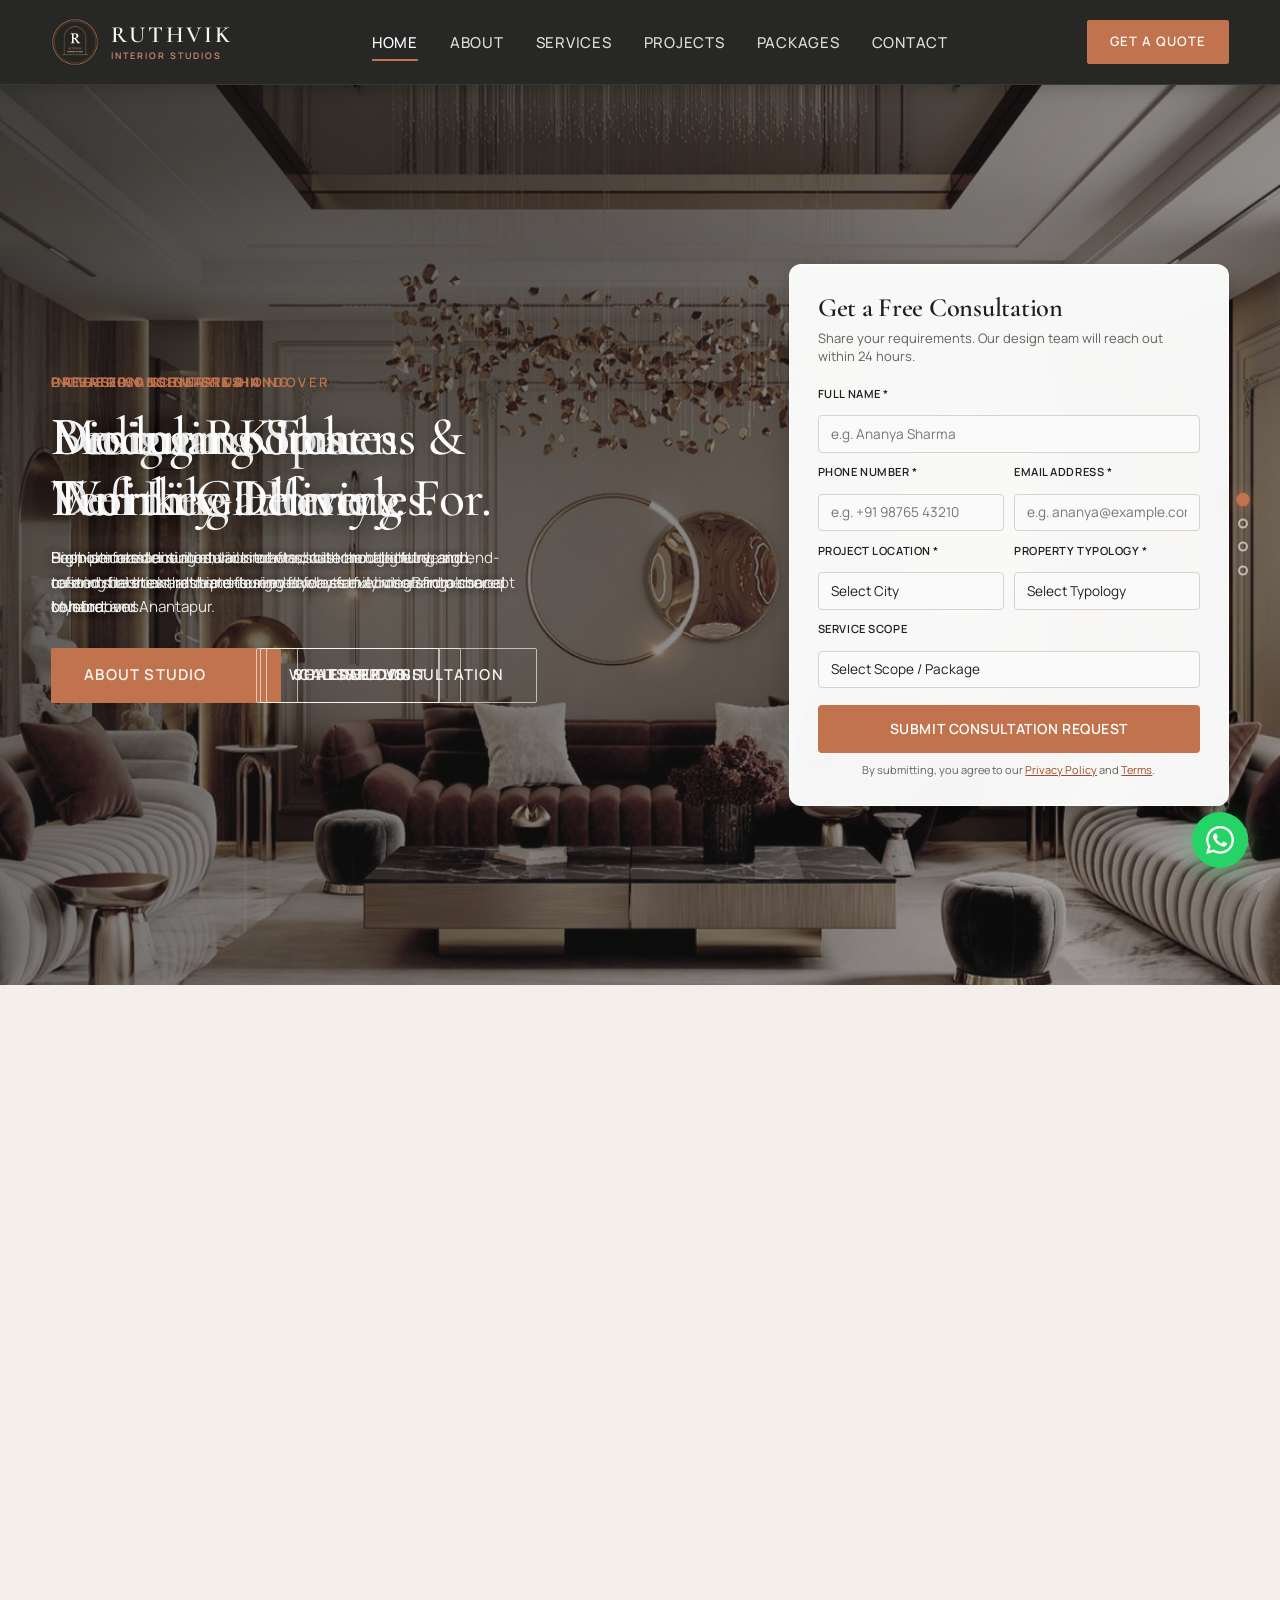
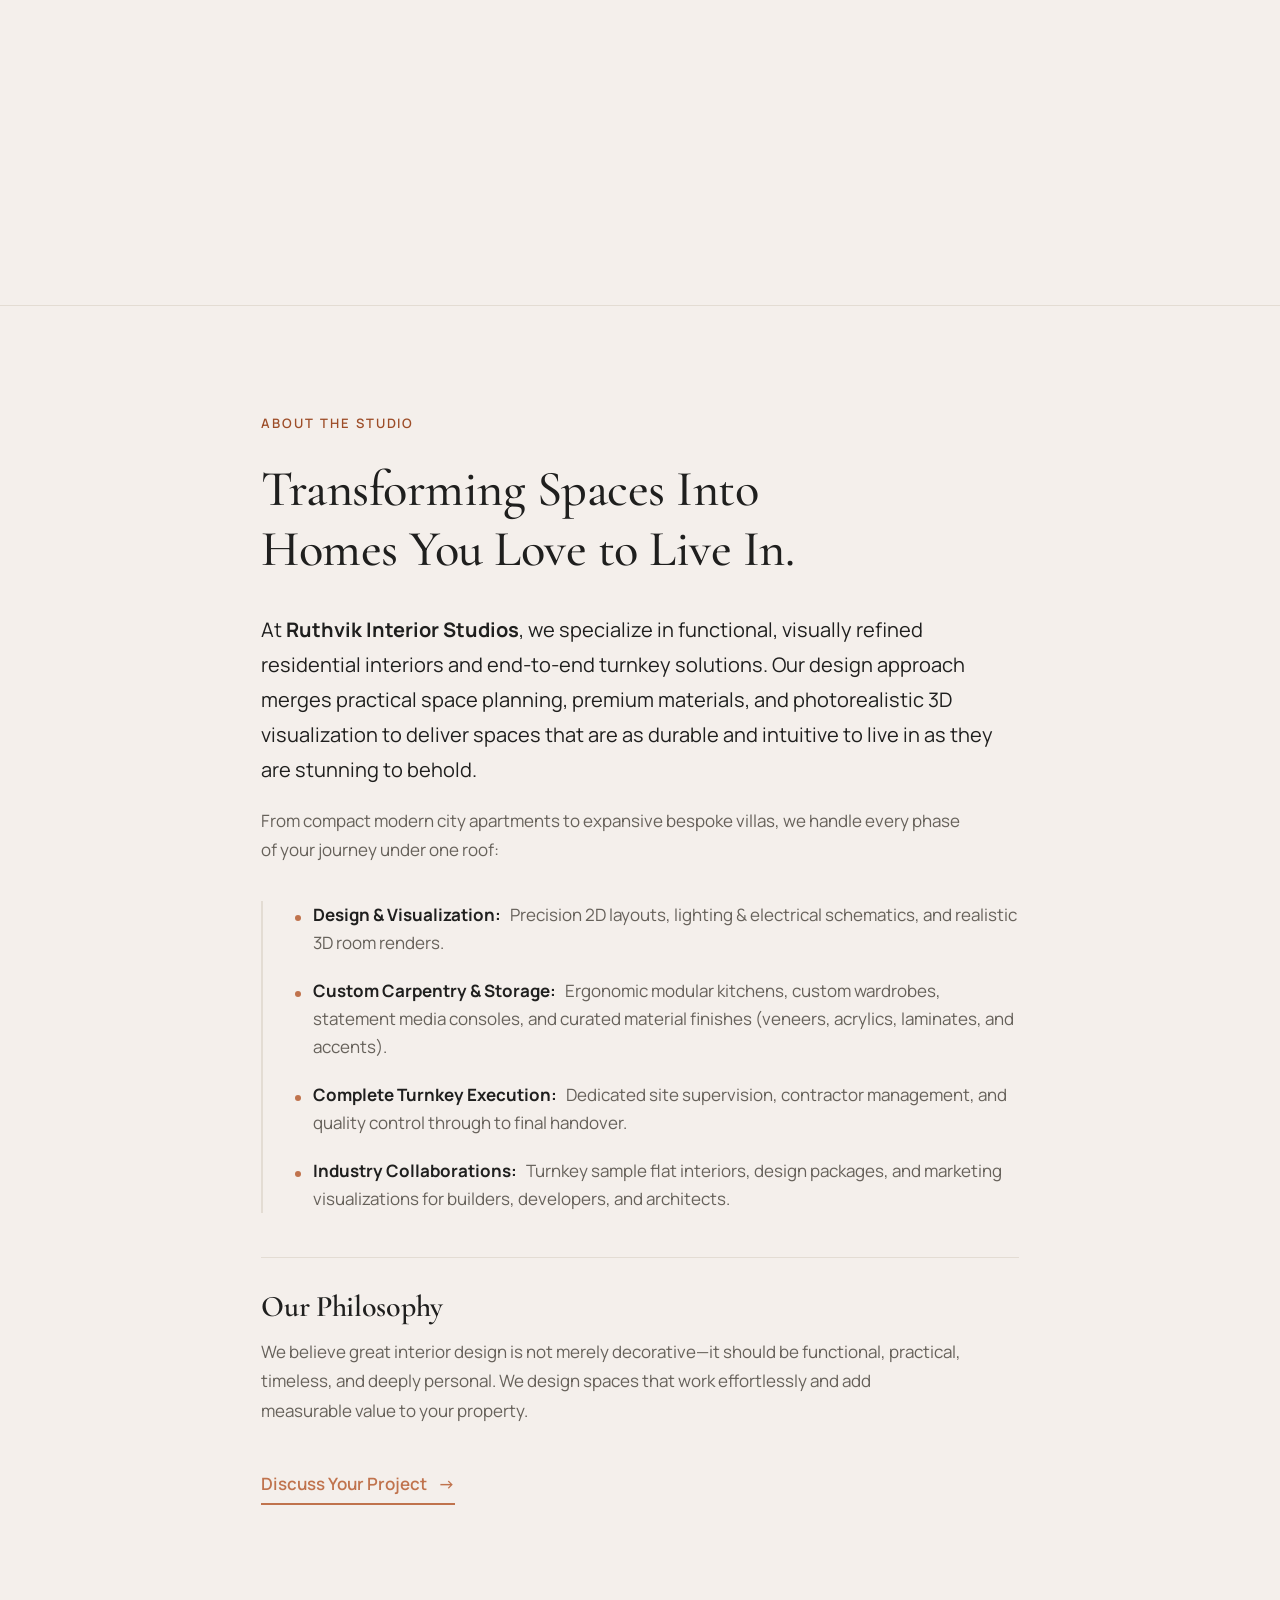
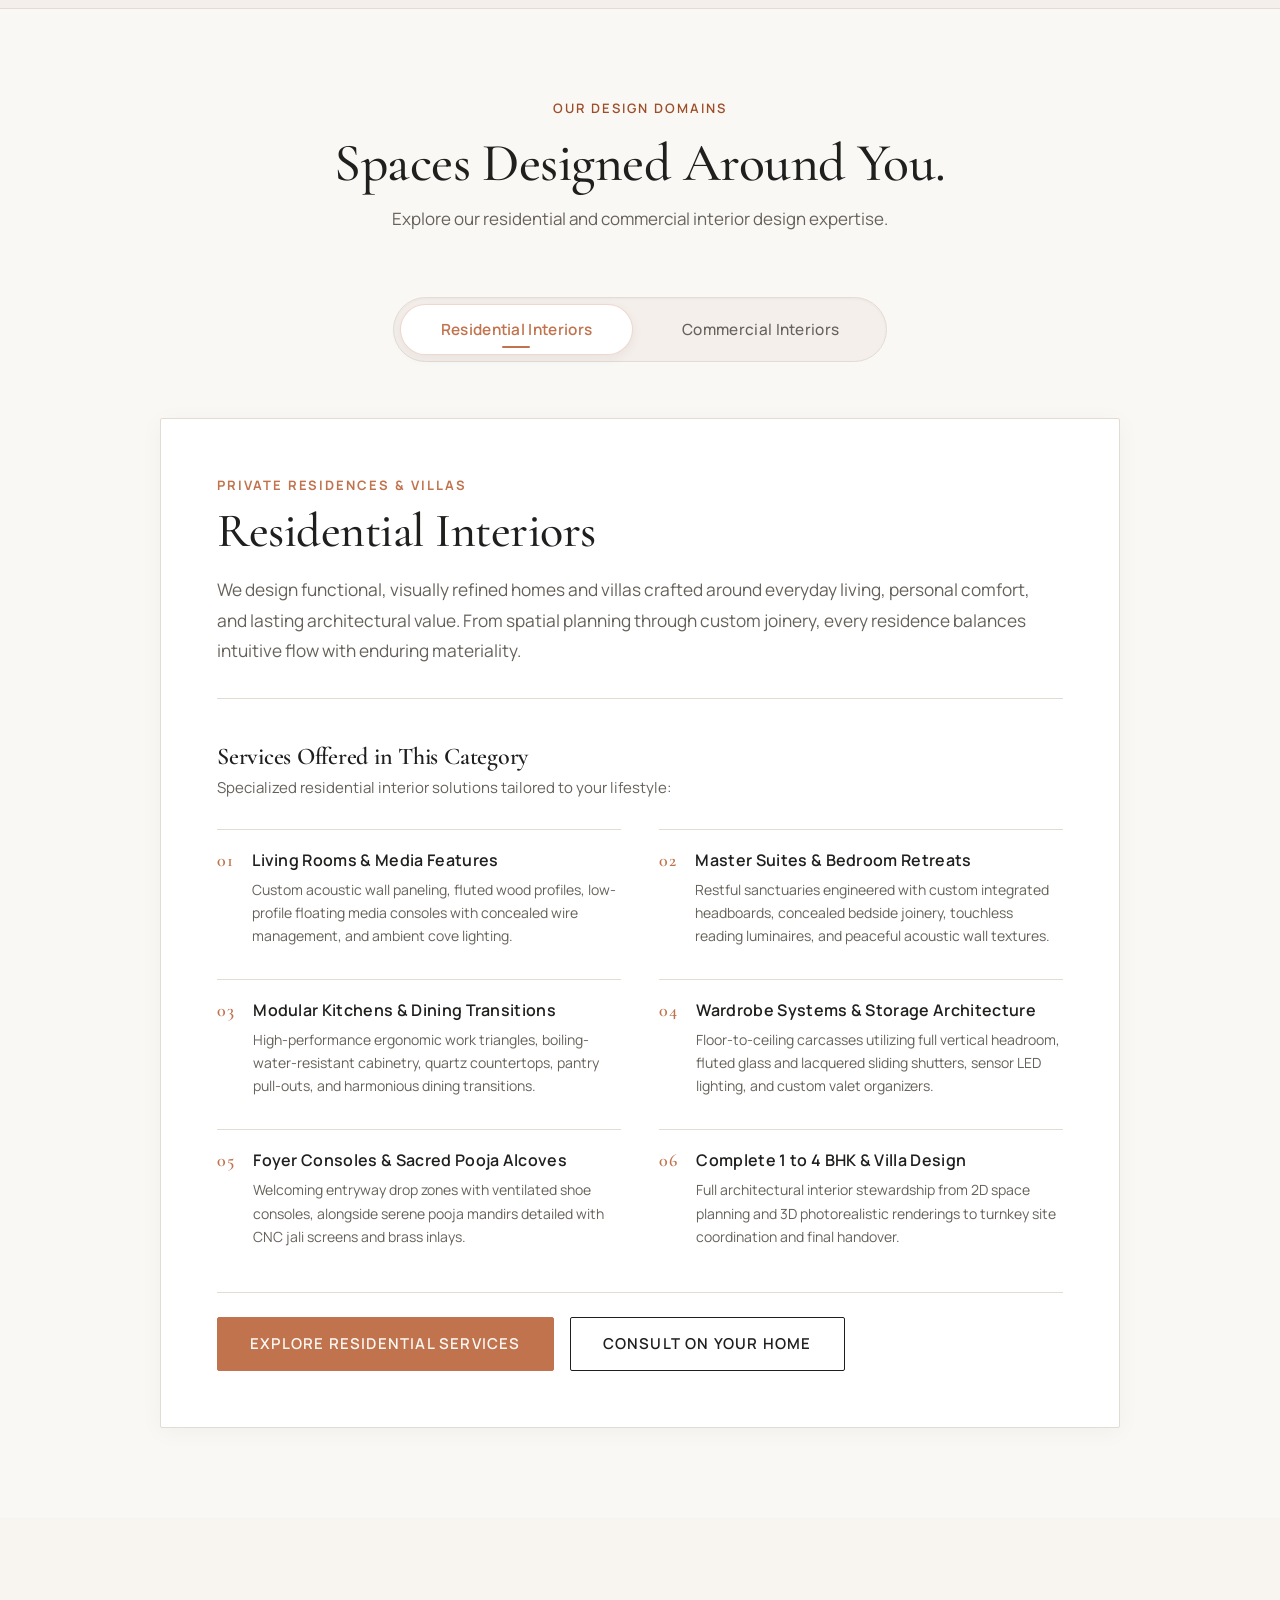
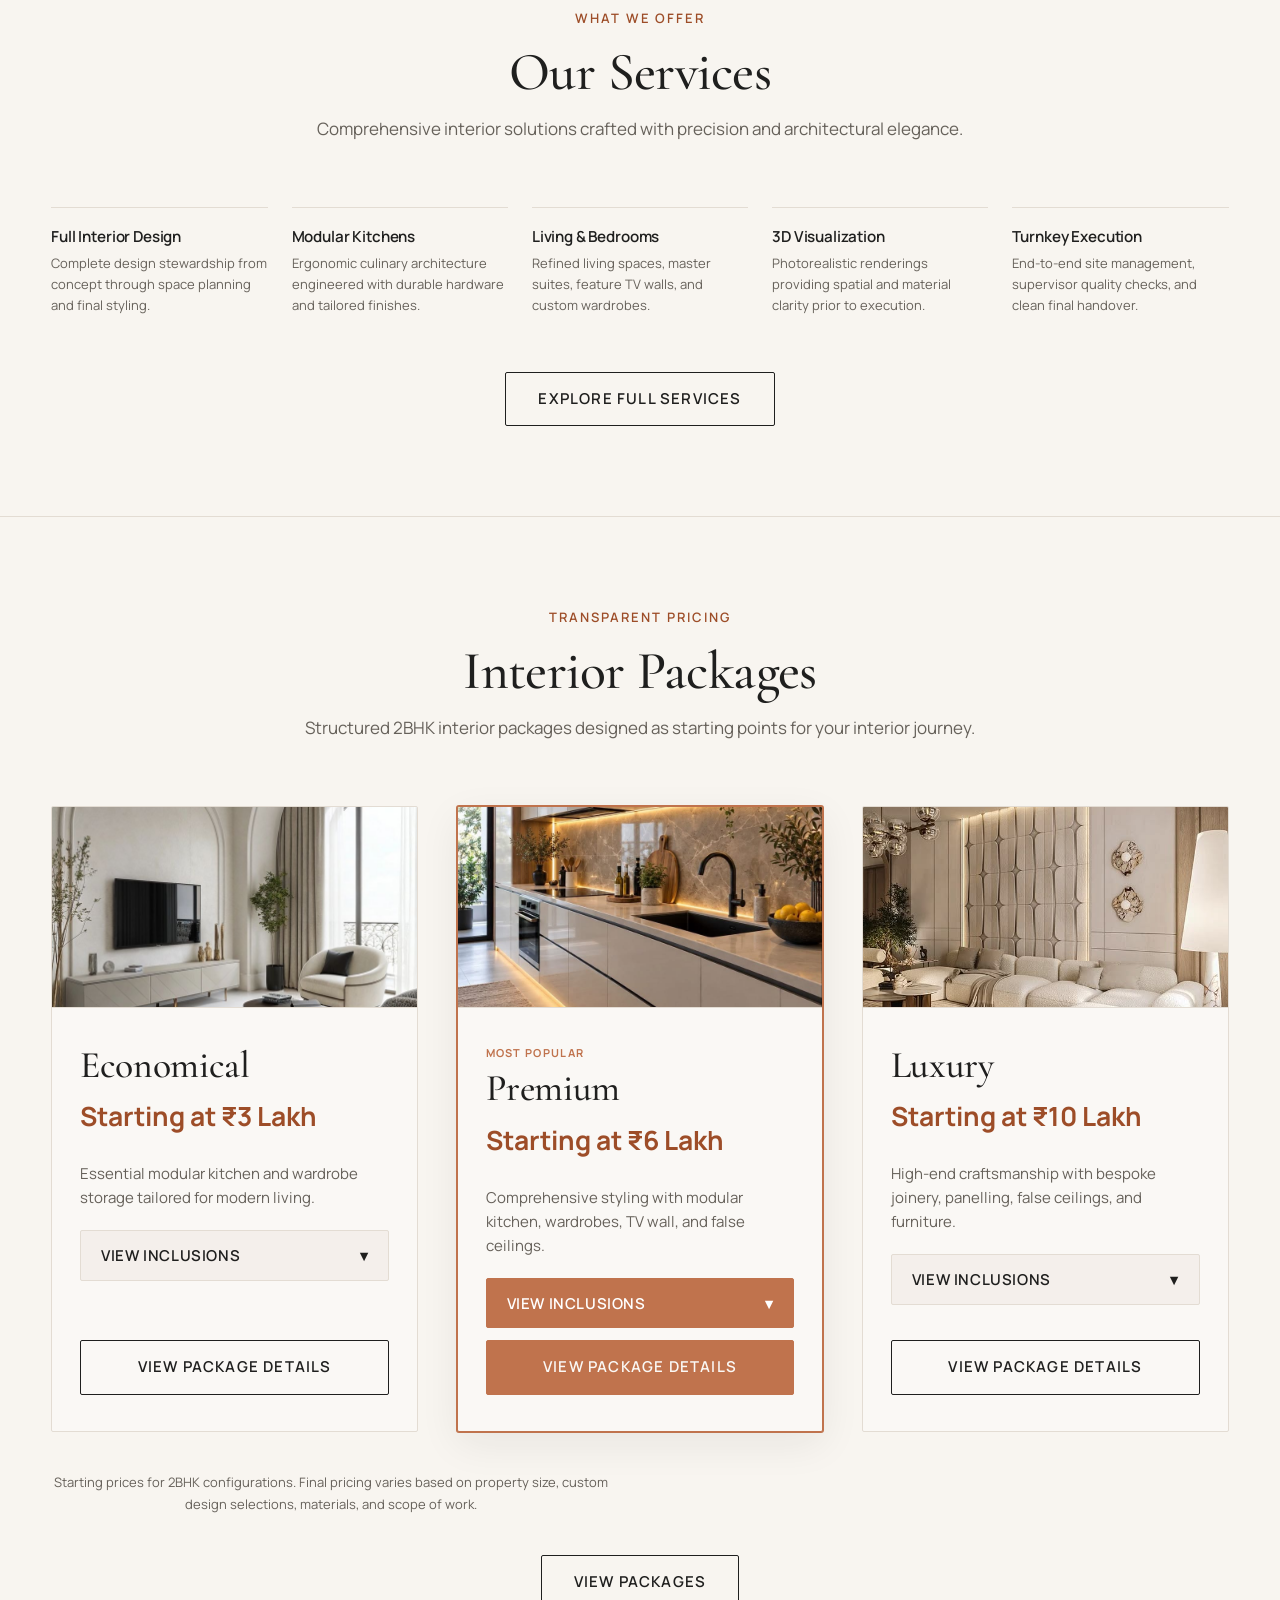
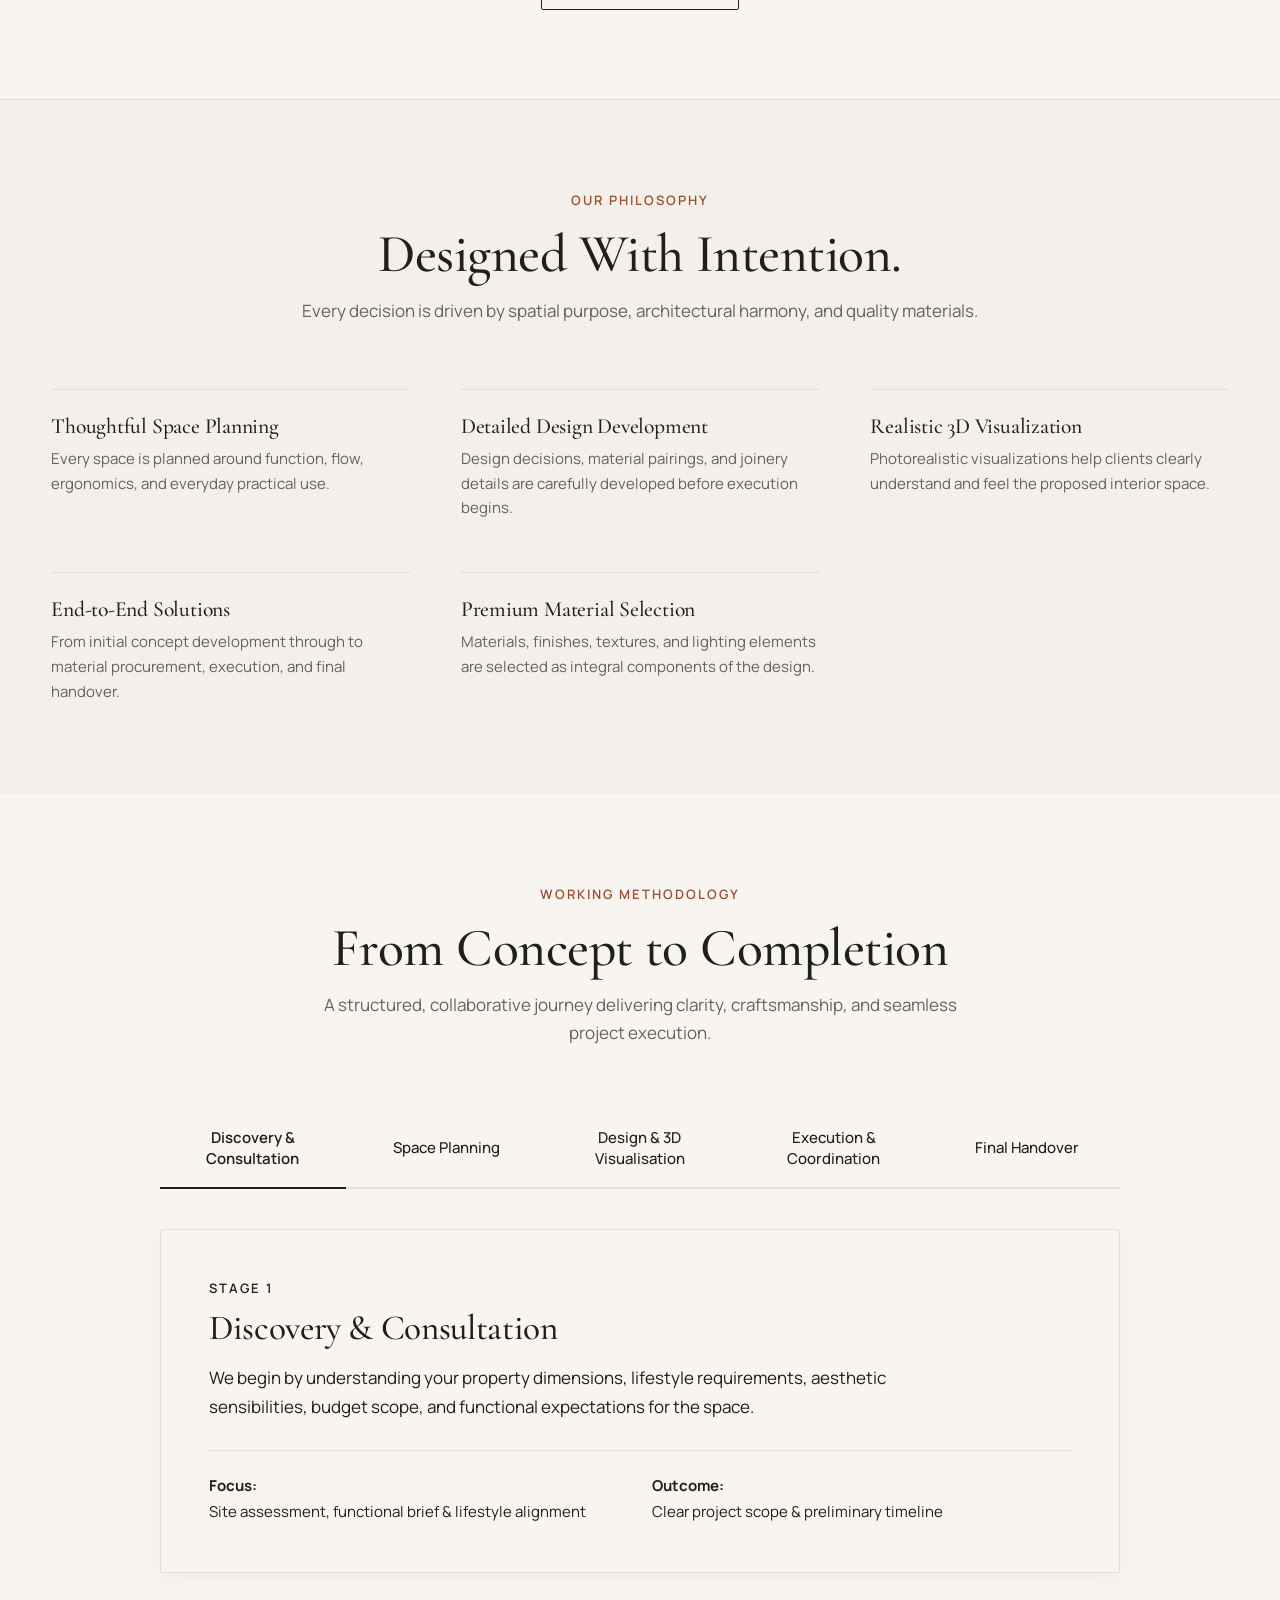
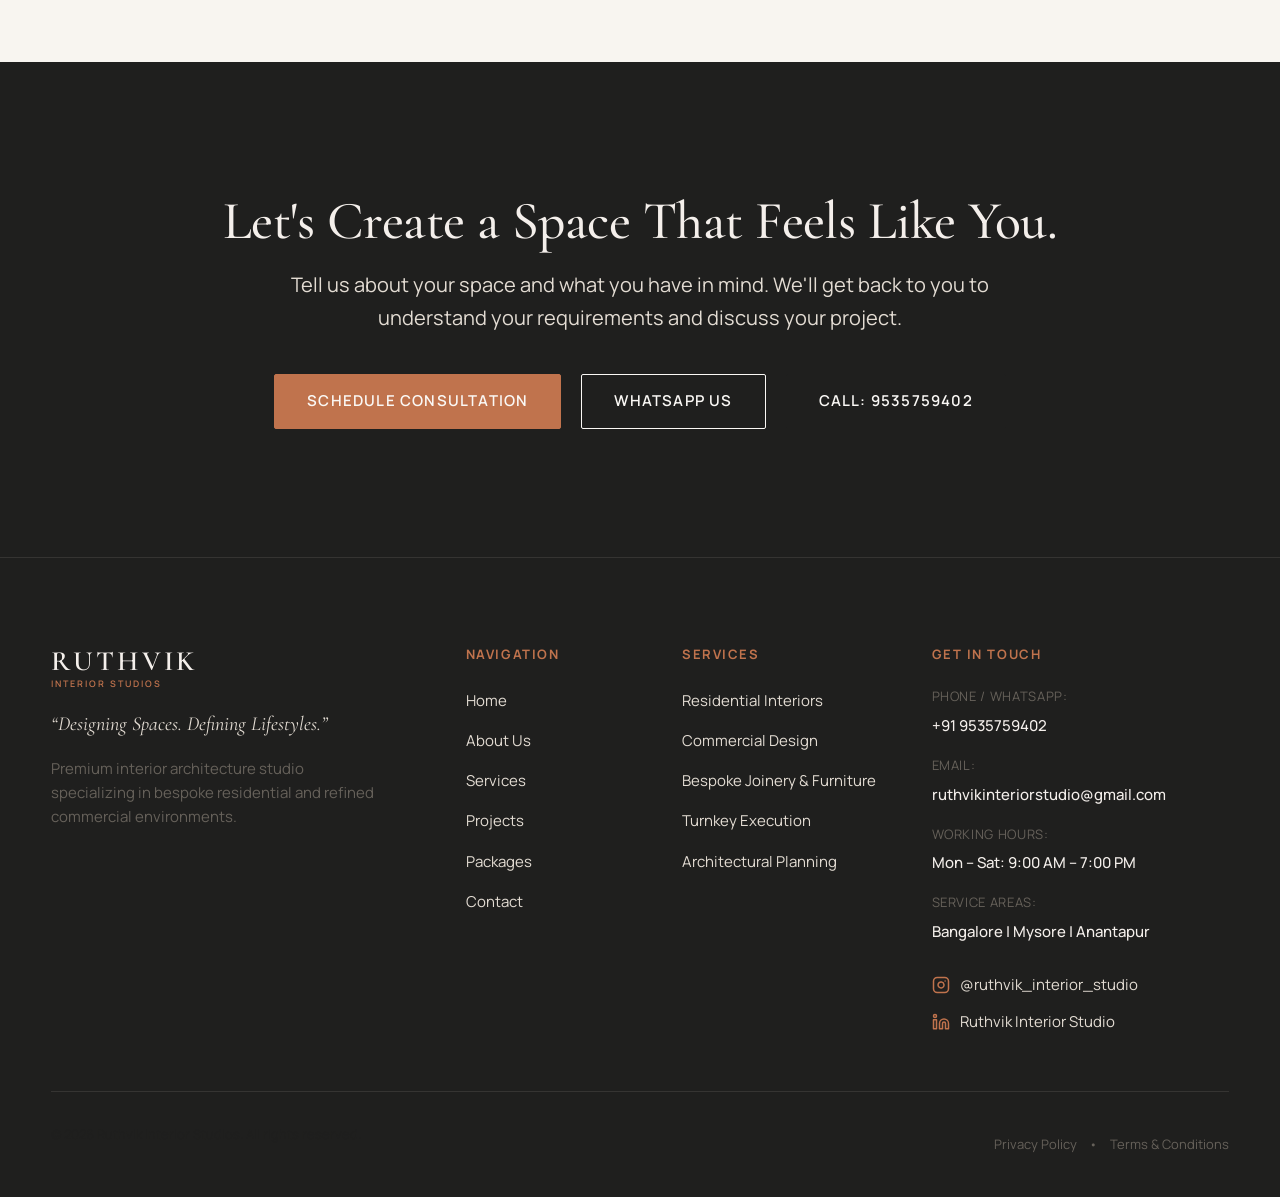
==== ruthvik_interior/index.html @ dff084e3 "Add files via upload" ====
<!DOCTYPE html>
<html lang="en">
<head>
    <meta charset="UTF-8">
    <meta name="viewport" content="width=device-width, initial-scale=1.0">
    <title>Ruthvik Interior Studios | Designing Spaces. Defining Lifestyles.</title>
    <meta name="description" content="Ruthvik Interior Studios creates refined residential and commercial interiors with thoughtful design, space planning, 3D visualization and end-to-end interior solutions in Bangalore, Mysore, and Anantapur.">
    
    <!-- Open Graph Metadata -->
    <meta property="og:title" content="Ruthvik Interior Studios | Interior Design Studio">
    <meta property="og:description" content="Designing Spaces. Defining Lifestyles. Premium residential and commercial interior design studio in Bangalore, Mysore, and Anantapur.">
    <meta property="og:type" content="website">

    <!-- Google Fonts Preconnect & Font Loading -->
    <link rel="preconnect" href="https://fonts.googleapis.com">
    <link rel="preconnect" href="https://fonts.gstatic.com" crossorigin>
    <link href="https://fonts.googleapis.com/css2?family=Cormorant+Garamond:ital,wght@0,400;0,500;0,600;0,700;1,400;1,600&family=Manrope:wght@400;500;600;700&display=swap" rel="stylesheet">

    <!-- Preload hero background images -->
    <link rel="preload" as="image" href="assets/new_images/mainpage_background_option.jpeg">

    <!-- Stylesheets -->
    <link rel="stylesheet" href="css/global.css">
    <link rel="stylesheet" href="css/components.css">
    <link rel="stylesheet" href="css/responsive.css">
</head>
<body>
    <!-- Accessibility Skip Link -->
    <a href="#main-content" class="skip-link">Skip to main content</a>

    <!-- Header Navigation -->
    <header class="site-header" id="site-header">
        <div class="container header-container">
            <a href="index.html" class="brand-logo" aria-label="Ruthvik Interior Studios Home">
                <img src="assets/logo/logo_ruthvik.jpeg" alt="Ruthvik Interior Studios" class="brand-logo-img" width="52" height="52">
                <span class="brand-text">
                    <span class="brand-name">RUTHVIK</span>
                    <span class="brand-tagline">INTERIOR STUDIOS</span>
                </span>
            </a>

            <!-- Desktop Navigation -->
            <nav class="desktop-nav" aria-label="Main Navigation">
                <ul class="nav-list">
                    <li><a href="index.html" class="nav-link active" aria-current="page">Home</a></li>
                    <li><a href="about.html" class="nav-link">About</a></li>
                    <li><a href="services.html" class="nav-link">Services</a></li>
                    <li><a href="projects.html" class="nav-link">Projects</a></li>
                    <li><a href="packages.html" class="nav-link">Packages</a></li>
                    <li><a href="contact.html" class="nav-link">Contact</a></li>
                </ul>
            </nav>

            <div class="header-actions">
                <a href="https://wa.me/919535759402?text=Hi%20Ruthvik%20Interior%20Studios%2C%20I%20would%20like%20to%20get%20a%20quote%20for%20my%20project." class="btn btn-primary btn-sm header-cta" target="_blank" rel="noopener noreferrer">Get a Quote</a>
                <button class="mobile-nav-toggle" id="mobile-nav-toggle" aria-expanded="false" aria-controls="mobile-nav-drawer" aria-label="Toggle navigation menu">
                    <span class="hamburger-line"></span>
                    <span class="hamburger-line"></span>
                    <span class="hamburger-line"></span>
                </button>
            </div>
        </div>

        <!-- Mobile Navigation Drawer -->
        <div class="mobile-nav-drawer" id="mobile-nav-drawer" aria-hidden="true">
            <div class="mobile-drawer-overlay" id="mobile-drawer-overlay"></div>
            <div class="mobile-drawer-content">
                <div class="mobile-drawer-header">
                    <a href="index.html" class="brand-logo" aria-label="Ruthvik Interior Studios Home">
                        <img src="assets/logo/logo_ruthvik.jpeg" alt="Ruthvik Interior Studios" class="brand-logo-img" width="44" height="44">
                        <span class="brand-text">
                            <span class="brand-name">RUTHVIK</span>
                            <span class="brand-tagline">INTERIOR STUDIOS</span>
                        </span>
                    </a>
                    <button class="mobile-drawer-close" id="mobile-drawer-close" aria-label="Close menu">
                        <svg width="24" height="24" viewBox="0 0 24 24" fill="none" stroke="currentColor" stroke-width="2" stroke-linecap="round" stroke-linejoin="round"><line x1="18" y1="6" x2="6" y2="18"></line><line x1="6" y1="6" x2="18" y2="18"></line></svg>
                    </button>
                </div>
                <nav class="mobile-nav" aria-label="Mobile Navigation">
                    <ul class="mobile-nav-list">
                        <li><a href="index.html" class="mobile-nav-link active" aria-current="page">Home</a></li>
                        <li><a href="about.html" class="mobile-nav-link">About</a></li>
                        <li><a href="services.html" class="mobile-nav-link">Services</a></li>
                        <li><a href="projects.html" class="mobile-nav-link">Projects</a></li>
                        <li><a href="packages.html" class="mobile-nav-link">Packages</a></li>
                        <li><a href="contact.html" class="mobile-nav-link">Contact</a></li>
                    </ul>
                </nav>
                <div class="mobile-drawer-actions">
                    <a href="https://wa.me/919535759402?text=Hi%20Ruthvik%20Interior%20Studios%2C%20I%20would%20like%20to%20get%20a%20quote%20for%20my%20project." class="btn btn-primary btn-full" target="_blank" rel="noopener noreferrer">Get a Quote</a>
                    <a href="tel:+919535759402" class="btn btn-outline btn-full">Call Us: 9535759402</a>
                </div>
            </div>
        </div>
    </header>

    <!-- Main Content Area -->
    <main id="main-content">

        <!-- 1. IMMERSIVE HERO — Scroll-Driven Background Sequence with Enquiry Form -->
        <section class="hero-scroll-sequence" id="hero-scroll-sequence" aria-label="Hero Introduction">
            <!-- Sticky Viewport pins while visitor scrolls the hero section -->
            <div class="hero-sticky-viewport">
                <!-- Background Images (4 Diverse Room Typologies) -->
                <div class="hero-bg-layer hero-bg-layer--1 hero-bg-active" aria-hidden="false">
                    <img src="assets/new_images/mainpage_background_option.jpeg" alt="Luxury Grand Living Room with velvet seating and brass chandelier" loading="eager" width="1200" height="800">
                </div>
                <div class="hero-bg-layer hero-bg-layer--2" aria-hidden="true">
                    <img src="assets/new_images/bed_room_1.jpeg" alt="Master Bedroom Suite with arched wall moldings and velvet headboard" loading="eager" width="1200" height="800">
                </div>
                <div class="hero-bg-layer hero-bg-layer--3" aria-hidden="true">
                    <img src="assets/new_images/dining_area_2.jpeg" alt="Grand Formal Dining Room with crystal raindrop chandelier" loading="eager" width="1200" height="800">
                </div>
                <div class="hero-bg-layer hero-bg-layer--4" aria-hidden="true">
                    <img src="assets/new_images/package_mid.jpeg" alt="Contemporary Modular Kitchen with integrated LED lighting and marble backsplash" loading="eager" width="1200" height="800">
                </div>
                <div class="hero-overlay" aria-hidden="true"></div>

                <!-- Sticky Foreground Content & Form Grid -->
                <div class="hero-sticky-wrap">
                    <div class="container hero-fg-grid">
                        <!-- Left: Synchronized Headlines that transition with scroll -->
                        <div class="hero-fg-content">
                            <!-- State 1: Living Architecture -->
                            <div class="hero-fg-slide hero-fg-slide--active" data-slide="0" aria-hidden="false">
                                <span class="eyebrow hero-eyebrow">INTERIOR DESIGN STUDIO</span>
                                <h1 class="hero-fg-title">Designing Spaces.<br>Defining Lifestyles.</h1>
                                <p class="hero-fg-desc">Premium residential interiors crafted with thoughtful design, refined materials, and end-to-end execution across Bangalore, Mysore, and Anantapur.</p>
                                <div class="hero-fg-actions">
                                    <a href="projects.html" class="btn btn-primary">Explore Projects</a>
                                    <a href="#hero-enquiry-form" class="btn btn-outline hero-outline-btn">Free Consultation</a>
                                </div>
                            </div>

                            <!-- State 2: Private Sanctuaries -->
                            <div class="hero-fg-slide" data-slide="1" aria-hidden="true">
                                <span class="eyebrow hero-eyebrow">PRIVATE SANCTUARIES</span>
                                <h1 class="hero-fg-title">Bedrooms That<br>Feel Like Home.</h1>
                                <p class="hero-fg-desc">Bespoke master suites, tailored wardrobe architecture, and calming bedroom retreats designed for restful living and personal comfort.</p>
                                <div class="hero-fg-actions">
                                    <a href="services.html" class="btn btn-primary">View Services</a>
                                    <a href="contact.html" class="btn btn-outline hero-outline-btn">Schedule Visit</a>
                                </div>
                            </div>

                            <!-- State 3: Entertaining & Dining -->
                            <div class="hero-fg-slide" data-slide="2" aria-hidden="true">
                                <span class="eyebrow hero-eyebrow">GATHERING & ENTERTAINING</span>
                                <h1 class="hero-fg-title">Dining Rooms<br>Worth Gathering For.</h1>
                                <p class="hero-fg-desc">Sophisticated dining environments, statement lighting, and custom finishes that transform everyday family meals into shared celebrations.</p>
                                <div class="hero-fg-actions">
                                    <a href="packages.html" class="btn btn-primary">View Packages</a>
                                    <a href="tel:+919535759402" class="btn btn-outline hero-outline-btn">Call Studio</a>
                                </div>
                            </div>

                            <!-- State 4: Modular Kitchen & Craftsmanship -->
                            <div class="hero-fg-slide" data-slide="3" aria-hidden="true">
                                <span class="eyebrow hero-eyebrow">PRECISION JOINERY & HANDOVER</span>
                                <h1 class="hero-fg-title">Modular Kitchens &<br>Turnkey Delivery.</h1>
                                <p class="hero-fg-desc">High-performance modular kitchens, custom cabinetry, and end-to-end site stewardship ensuring flawless execution from concept to handover.</p>
                                <div class="hero-fg-actions">
                                    <a href="about.html" class="btn btn-primary">About Studio</a>
                                    <a href="https://wa.me/919535759402?text=Hi%20Ruthvik%20Interior%20Studios%2C%20I%20would%20like%20to%20discuss%20a%20project." class="btn btn-outline hero-outline-btn" target="_blank" rel="noopener noreferrer">WhatsApp Us</a>
                                </div>
                            </div>
                        </div>

                        <!-- Right: Refined Enquiry Form (Livspace Inspired: Balanced, Legible, High Conversion) -->
                        <div class="hero-form-panel" id="hero-enquiry-form">
                            <div class="hero-form-card">
                                <div class="hero-form-header">
                                    <h2>Get a Free Consultation</h2>
                                    <p>Share your requirements. Our design team will reach out within 24 hours.</p>
                                </div>
                                <form id="contact-form" class="studio-form" novalidate>
                                    <div class="form-field">
                                        <label for="client-name" class="form-label">Full Name *</label>
                                        <input type="text" id="client-name" name="name" class="form-input" placeholder="e.g. Ananya Sharma" required>
                                    </div>
                                    <div class="hero-form-row">
                                        <div class="form-field">
                                            <label for="client-phone" class="form-label">Phone Number *</label>
                                            <input type="tel" id="client-phone" name="phone" class="form-input" placeholder="e.g. +91 98765 43210" required>
                                        </div>
                                        <div class="form-field">
                                            <label for="client-email" class="form-label">Email Address *</label>
                                            <input type="email" id="client-email" name="email" class="form-input" placeholder="e.g. ananya@example.com" required>
                                        </div>
                                    </div>
                                    <div class="hero-form-row">
                                        <div class="form-field">
                                            <label for="project-location" class="form-label">Project Location *</label>
                                            <select id="project-location" name="location" class="form-select" required>
                                                <option value="" disabled selected>Select City</option>
                                                <option value="Bangalore">Bangalore</option>
                                                <option value="Mysore">Mysore</option>
                                                <option value="Anantapur">Anantapur</option>
                                                <option value="Other">Other Region</option>
                                            </select>
                                        </div>
                                        <div class="form-field">
                                            <label for="property-type" class="form-label">Property Typology *</label>
                                            <select id="property-type" name="property_type" class="form-select" required>
                                                <option value="" disabled selected>Select Typology</option>
                                                <option value="2 BHK Apartment">2 BHK Apartment</option>
                                                <option value="3 BHK Apartment">3 BHK Apartment</option>
                                                <option value="4+ BHK / Villa">4+ BHK / Villa</option>
                                                <option value="Penthouse">Penthouse</option>
                                                <option value="Commercial / Office">Commercial / Corporate Office</option>
                                                <option value="Full Renovation">Comprehensive Renovation</option>
                                            </select>
                                        </div>
                                    </div>
                                    <div class="form-field">
                                        <label for="package-interest" class="form-label">Service Scope</label>
                                        <select id="package-interest" name="package" class="form-select">
                                            <option value="" disabled selected>Select Scope / Package</option>
                                            <option value="Bespoke Architectural Interior">Bespoke Architectural Interior</option>
                                            <option value="Essential Foundation Package">Essential Foundation Package (2 BHK from ₹4.8L)</option>
                                            <option value="Premium Living Package">Premium Living Package (3 BHK from ₹7.8L)</option>
                                            <option value="Luxury Bespoke Package">Luxury Bespoke Package (Custom Luxury)</option>
                                            <option value="Modular Kitchen & Wardrobe">Modular Kitchen & Wardrobe Joinery</option>
                                            <option value="Turnkey Execution Only">Turnkey Contracting & Execution</option>
                                        </select>
                                    </div>
                                    <button type="submit" id="submit-btn" class="btn btn-primary btn-full">Submit Consultation Request</button>
                                    <div id="form-feedback" class="form-feedback" style="display: none; margin-top: 0.75rem; padding: 0.85rem; border-radius: var(--radius-xs); font-size: var(--font-size-sm); text-align: center;" role="status"></div>
                                    <p class="hero-form-legal">By submitting, you agree to our <a href="privacy-policy.html">Privacy Policy</a> and <a href="terms.html">Terms</a>.</p>
                                </form>
                            </div>
                        </div>
                    </div>
                </div>

                <!-- Scroll Progress Indicator Dots -->
                <div class="hero-scroll-indicator" aria-label="Hero slide indicators">
                    <div class="hero-scroll-dots">
                        <button class="hero-dot hero-dot--active" data-dot="0" aria-label="Living Spaces Slide" aria-current="true"></button>
                        <button class="hero-dot" data-dot="1" aria-label="Master Suites Slide"></button>
                        <button class="hero-dot" data-dot="2" aria-label="Dining Environments Slide"></button>
                        <button class="hero-dot" data-dot="3" aria-label="Modular Kitchen & Turnkey Slide"></button>
                    </div>
                </div>
            </div>
        </section>

        <!-- 2. HOMEPAGE ABOUT EDITORIAL SECTION -->
        <section class="section about-home-editorial-section" id="about" aria-label="About Ruthvik Interior Studios">
            <div class="container container-editorial">
                <span class="eyebrow">ABOUT THE STUDIO</span>
                <h2 class="about-editorial-heading">Transforming Spaces Into Homes You Love to Live In.</h2>
                
                <div class="about-editorial-narrative">
                    <p class="about-lead-paragraph">
                        At <strong>Ruthvik Interior Studios</strong>, we specialize in functional, visually refined residential interiors and end-to-end turnkey solutions. Our design approach merges practical space planning, premium materials, and photorealistic 3D visualization to deliver spaces that are as durable and intuitive to live in as they are stunning to behold.
                    </p>
                    <p class="about-body-paragraph">
                        From compact modern city apartments to expansive bespoke villas, we handle every phase of your journey under one roof:
                    </p>
                </div>

                <div class="about-editorial-services-block">
                    <ul class="about-editorial-highlights">
                        <li class="about-highlight-item">
                            <span class="highlight-bullet" aria-hidden="true"></span>
                            <div class="highlight-content">
                                <strong class="highlight-title">Design &amp; Visualization:</strong>
                                <span class="highlight-desc">Precision 2D layouts, lighting &amp; electrical schematics, and realistic 3D room renders.</span>
                            </div>
                        </li>
                        <li class="about-highlight-item">
                            <span class="highlight-bullet" aria-hidden="true"></span>
                            <div class="highlight-content">
                                <strong class="highlight-title">Custom Carpentry &amp; Storage:</strong>
                                <span class="highlight-desc">Ergonomic modular kitchens, custom wardrobes, statement media consoles, and curated material finishes (veneers, acrylics, laminates, and accents).</span>
                            </div>
                        </li>
                        <li class="about-highlight-item">
                            <span class="highlight-bullet" aria-hidden="true"></span>
                            <div class="highlight-content">
                                <strong class="highlight-title">Complete Turnkey Execution:</strong>
                                <span class="highlight-desc">Dedicated site supervision, contractor management, and quality control through to final handover.</span>
                            </div>
                        </li>
                        <li class="about-highlight-item">
                            <span class="highlight-bullet" aria-hidden="true"></span>
                            <div class="highlight-content">
                                <strong class="highlight-title">Industry Collaborations:</strong>
                                <span class="highlight-desc">Turnkey sample flat interiors, design packages, and marketing visualizations for builders, developers, and architects.</span>
                            </div>
                        </li>
                    </ul>
                </div>

                <div class="about-editorial-philosophy-block">
                    <h3 class="about-philosophy-heading">Our Philosophy</h3>
                    <p class="about-philosophy-copy">
                        We believe great interior design is not merely decorative—it should be functional, practical, timeless, and deeply personal. We design spaces that work effortlessly and add measurable value to your property.
                    </p>
                </div>

                <div class="about-editorial-cta-wrap">
                    <a href="contact.html" class="about-editorial-cta-link" aria-label="Discuss your interior design project with Ruthvik Interior Studios">
                        <span>Discuss Your Project</span>
                        <span class="cta-arrow" aria-hidden="true">&rarr;</span>
                    </a>
                </div>
            </div>
        </section>

        <!-- 3. RESIDENTIAL & COMMERCIAL CATEGORY SELECTOR SECTION -->
        <section class="section bg-warm-white category-split-section" id="design-domains" aria-label="Interior Design Domains">
            <div class="container">
                <div class="section-header center">
                    <span class="eyebrow">Our Design Domains</span>
                    <h2 class="section-title">Spaces Designed Around You.</h2>
                    <p class="section-subtitle">Explore our residential and commercial interior design expertise.</p>
                </div>

                <div class="category-tabs-wrapper" id="category-tabs">
                    <!-- Minimal Editorial Category Tabs -->
                    <div class="category-tabs-nav" role="tablist" aria-label="Interior Design Domains">
                        <button type="button" 
                                class="category-tab-btn active" 
                                role="tab" 
                                id="tab-residential" 
                                aria-selected="true" 
                                aria-controls="panel-residential" 
                                tabindex="0">
                            <span class="tab-label">Residential Interiors</span>
                        </button>
                        <button type="button" 
                                class="category-tab-btn" 
                                role="tab" 
                                id="tab-commercial" 
                                aria-selected="false" 
                                aria-controls="panel-commercial" 
                                tabindex="-1">
                            <span class="tab-label">Commercial Interiors</span>
                        </button>
                    </div>

                    <!-- Category Tab Panels (Text-Led, No Oversized Images) -->
                    <div class="category-tab-panels">
                        
                        <!-- Panel 1: Residential Interiors (Active by default) -->
                        <div class="category-panel active" 
                             role="tabpanel" 
                             id="panel-residential" 
                             aria-labelledby="tab-residential" 
                             tabindex="0">
                            <div class="domain-editorial-wrapper">
                                <div class="domain-header">
                                    <span class="domain-eyebrow">Private Residences &amp; Villas</span>
                                    <h3 class="domain-title">Residential Interiors</h3>
                                    <p class="domain-intro">
                                        We design functional, visually refined homes and villas crafted around everyday living, personal comfort, and lasting architectural value. From spatial planning through custom joinery, every residence balances intuitive flow with enduring materiality.
                                    </p>
                                </div>

                                <div class="domain-services-block">
                                    <div class="domain-services-header">
                                        <h4 class="domain-services-title">Services Offered in This Category</h4>
                                        <p class="domain-services-subtitle">Specialized residential interior solutions tailored to your lifestyle:</p>
                                    </div>

                                    <div class="domain-services-grid">
                                        <div class="domain-service-item">
                                            <span class="domain-service-num">01</span>
                                            <div class="domain-service-body">
                                                <h5 class="domain-service-name">Living Rooms &amp; Media Features</h5>
                                                <p class="domain-service-desc">Custom acoustic wall paneling, fluted wood profiles, low-profile floating media consoles with concealed wire management, and ambient cove lighting.</p>
                                            </div>
                                        </div>

                                        <div class="domain-service-item">
                                            <span class="domain-service-num">02</span>
                                            <div class="domain-service-body">
                                                <h5 class="domain-service-name">Master Suites &amp; Bedroom Retreats</h5>
                                                <p class="domain-service-desc">Restful sanctuaries engineered with custom integrated headboards, concealed bedside joinery, touchless reading luminaires, and peaceful acoustic wall textures.</p>
                                            </div>
                                        </div>

                                        <div class="domain-service-item">
                                            <span class="domain-service-num">03</span>
                                            <div class="domain-service-body">
                                                <h5 class="domain-service-name">Modular Kitchens &amp; Dining Transitions</h5>
                                                <p class="domain-service-desc">High-performance ergonomic work triangles, boiling-water-resistant cabinetry, quartz countertops, pantry pull-outs, and harmonious dining transitions.</p>
                                            </div>
                                        </div>

                                        <div class="domain-service-item">
                                            <span class="domain-service-num">04</span>
                                            <div class="domain-service-body">
                                                <h5 class="domain-service-name">Wardrobe Systems &amp; Storage Architecture</h5>
                                                <p class="domain-service-desc">Floor-to-ceiling carcasses utilizing full vertical headroom, fluted glass and lacquered sliding shutters, sensor LED lighting, and custom valet organizers.</p>
                                            </div>
                                        </div>

                                        <div class="domain-service-item">
                                            <span class="domain-service-num">05</span>
                                            <div class="domain-service-body">
                                                <h5 class="domain-service-name">Foyer Consoles &amp; Sacred Pooja Alcoves</h5>
                                                <p class="domain-service-desc">Welcoming entryway drop zones with ventilated shoe consoles, alongside serene pooja mandirs detailed with CNC jali screens and brass inlays.</p>
                                            </div>
                                        </div>

                                        <div class="domain-service-item">
                                            <span class="domain-service-num">06</span>
                                            <div class="domain-service-body">
                                                <h5 class="domain-service-name">Complete 1 to 4 BHK &amp; Villa Design</h5>
                                                <p class="domain-service-desc">Full architectural interior stewardship from 2D space planning and 3D photorealistic renderings to turnkey site coordination and final handover.</p>
                                            </div>
                                        </div>
                                    </div>
                                </div>

                                <div class="domain-footer-actions">
                                    <a href="services.html" class="btn btn-primary btn-sm">Explore Residential Services</a>
                                    <a href="contact.html" class="btn btn-outline btn-sm">Consult on Your Home</a>
                                </div>
                            </div>
                        </div>

                        <!-- Panel 2: Commercial Interiors (Hidden by default) -->
                        <div class="category-panel" 
                             role="tabpanel" 
                             id="panel-commercial" 
                             aria-labelledby="tab-commercial" 
                             tabindex="0" 
                             hidden>
                            <div class="domain-editorial-wrapper">
                                <div class="domain-header">
                                    <span class="domain-eyebrow">Workspaces &amp; Commercial Practice</span>
                                    <h3 class="domain-title">Commercial Interiors</h3>
                                    <p class="domain-intro">
                                        We design professional environments engineered to balance corporate brand identity, user experience, ergonomic collaboration, and practical operational requirements for modern workspaces.
                                    </p>
                                </div>

                                <div class="domain-services-block">
                                    <div class="domain-services-header">
                                        <h4 class="domain-services-title">Services Offered in This Category</h4>
                                        <p class="domain-services-subtitle">Targeted commercial solutions delivering productivity, durability, and brand distinction:</p>
                                    </div>

                                    <div class="domain-services-grid">
                                        <div class="domain-service-item">
                                            <span class="domain-service-num">01</span>
                                            <div class="domain-service-body">
                                                <h5 class="domain-service-name">Corporate Offices &amp; Executive Suites</h5>
                                                <p class="domain-service-desc">Collaborative desk clusters, private executive cabins, acoustic partitions, and executive boardrooms engineered for sustained daily focus.</p>
                                            </div>
                                        </div>

                                        <div class="domain-service-item">
                                            <span class="domain-service-num">02</span>
                                            <div class="domain-service-body">
                                                <h5 class="domain-service-name">Retail &amp; Studio Environments</h5>
                                                <p class="domain-service-desc">Spatial customer journey mapping, architectural display units, directional spotlighting, and tactile branded material finishes that elevate presentation.</p>
                                            </div>
                                        </div>

                                        <div class="domain-service-item">
                                            <span class="domain-service-num">03</span>
                                            <div class="domain-service-body">
                                                <h5 class="domain-service-name">Consultation &amp; Client Lounges</h5>
                                                <p class="domain-service-desc">Welcoming reception desks, hospitality lounges, private discussion pods, and client meeting rooms delivering understated corporate sophistication.</p>
                                            </div>
                                        </div>

                                        <div class="domain-service-item">
                                            <span class="domain-service-num">04</span>
                                            <div class="domain-service-body">
                                                <h5 class="domain-service-name">Turnkey Commercial Execution &amp; MEP</h5>
                                                <p class="domain-service-desc">End-to-end site stewardship, HVAC and electrical coordination, modular false ceilings, fire safety compliance, and quality-assured handover.</p>
                                            </div>
                                        </div>
                                    </div>
                                </div>

                                <div class="domain-footer-actions">
                                    <a href="services.html" class="btn btn-primary btn-sm">Explore Commercial Capabilities</a>
                                    <a href="contact.html" class="btn btn-outline btn-sm">Discuss Commercial Project</a>
                                </div>
                            </div>
                        </div>

                    </div>
                </div>

                <script>
                    (function() {
                        function initCategoryTabs() {
                            const categoryContainer = document.getElementById('category-tabs');
                            if (!categoryContainer) return;
                            const catTabs = Array.from(categoryContainer.querySelectorAll('[role="tab"]'));
                            const catPanels = Array.from(categoryContainer.querySelectorAll('[role="tabpanel"]'));

                            function activateCatTab(tab) {
                                catTabs.forEach(t => {
                                    t.classList.remove('active');
                                    t.setAttribute('aria-selected', 'false');
                                    t.setAttribute('tabindex', '-1');
                                });

                                catPanels.forEach(p => {
                                    p.classList.remove('active');
                                    p.hidden = true;
                                    p.setAttribute('hidden', '');
                                });

                                tab.classList.add('active');
                                tab.setAttribute('aria-selected', 'true');
                                tab.setAttribute('tabindex', '0');

                                const targetId = tab.getAttribute('aria-controls');
                                const panel = document.getElementById(targetId);
                                if (panel) {
                                    panel.classList.add('active');
                                    panel.hidden = false;
                                    panel.removeAttribute('hidden');
                                }
                            }

                            catTabs.forEach((tab, index) => {
                                tab.addEventListener('click', function(e) {
                                    e.preventDefault();
                                    activateCatTab(tab);
                                });

                                tab.addEventListener('keydown', function(e) {
                                    let targetIndex = null;
                                    if (e.key === 'ArrowRight' || e.key === 'ArrowDown') {
                                        targetIndex = (index + 1) % catTabs.length;
                                    } else if (e.key === 'ArrowLeft' || e.key === 'ArrowUp') {
                                        targetIndex = (index - 1 + catTabs.length) % catTabs.length;
                                    } else if (e.key === 'Home') {
                                        targetIndex = 0;
                                    } else if (e.key === 'End') {
                                        targetIndex = catTabs.length - 1;
                                    }

                                    if (targetIndex !== null) {
                                        e.preventDefault();
                                        activateCatTab(catTabs[targetIndex]);
                                        catTabs[targetIndex].focus();
                                    }
                                });
                            });
                        }

                        if (document.readyState === 'loading') {
                            document.addEventListener('DOMContentLoaded', initCategoryTabs);
                        } else {
                            initCategoryTabs();
                        }
                    })();
                </script>
            </div>
        </section>

        <!-- 5. SERVICES PREVIEW SECTION -->
        <section class="section bg-soft-canvas" aria-label="Our Interior Services">
            <div class="container">
                <div class="section-header center">
                    <span class="eyebrow">WHAT WE OFFER</span>
                    <h2 class="section-title">Our Services</h2>
                    <p class="section-subtitle">Comprehensive interior solutions crafted with precision and architectural elegance.</p>
                </div>
                
                <div class="execution-row-grid">
                    <div class="execution-item">
                        <h3>Full Interior Design</h3>
                        <p>Complete design stewardship from concept through space planning and final styling.</p>
                    </div>
                    <div class="execution-item">
                        <h3>Modular Kitchens</h3>
                        <p>Ergonomic culinary architecture engineered with durable hardware and tailored finishes.</p>
                    </div>
                    <div class="execution-item">
                        <h3>Living & Bedrooms</h3>
                        <p>Refined living spaces, master suites, feature TV walls, and custom wardrobes.</p>
                    </div>
                    <div class="execution-item">
                        <h3>3D Visualization</h3>
                        <p>Photorealistic renderings providing spatial and material clarity prior to execution.</p>
                    </div>
                    <div class="execution-item">
                        <h3>Turnkey Execution</h3>
                        <p>End-to-end site management, supervisor quality checks, and clean final handover.</p>
                    </div>
                </div>

                <div style="text-align: center; margin-top: 3.5rem;">
                    <a href="services.html" class="btn btn-outline">Explore Full Services</a>
                </div>
            </div>
        </section>

        <!-- 6. PACKAGES PREVIEW SECTION -->
        <section class="section packages-section" aria-label="Interior Packages">
            <div class="container">
                <div class="section-header center">
                    <span class="eyebrow">TRANSPARENT PRICING</span>
                    <h2 class="section-title">Interior Packages</h2>
                    <p class="section-subtitle">Structured 2BHK interior packages designed as starting points for your interior journey.</p>
                </div>
                <div class="packages-grid packages-grid--hero">
                    <!-- Package 1: Economical -->
                    <div class="package-card package-card--img">
                        <div class="package-card-img">
                            <img src="assets/new_images/package_basic.jpeg" alt="Elegant minimal living room interior for economical package" loading="lazy" width="400" height="250">
                        </div>
                        <div class="package-card-body">
                            <h3 class="package-tier">Economical</h3>
                            <p class="package-price">Starting at ₹3 Lakh</p>
                            <p class="package-card-summary">Essential modular kitchen and wardrobe storage tailored for modern living.</p>
                            
                            <button type="button" 
                                    class="package-inclusions-toggle" 
                                    aria-expanded="false" 
                                    aria-controls="inclusions-economical" 
                                    id="toggle-economical">
                                <span class="toggle-text">View Inclusions</span>
                                <span class="toggle-chevron" aria-hidden="true">&#9662;</span>
                            </button>

                            <div class="package-inclusions-panel" 
                                 id="inclusions-economical" 
                                 role="region" 
                                 aria-labelledby="toggle-economical" 
                                 hidden>
                                <ul class="package-features">
                                    <li>Modular Kitchen</li>
                                    <li>Wardrobes</li>
                                </ul>
                            </div>

                            <div class="package-card-footer">
                                <a href="packages.html" class="btn btn-outline btn-full btn-sm">View Package Details</a>
                            </div>
                        </div>
                    </div>

                    <!-- Package 2: Premium -->
                    <div class="package-card package-card--img package-card--featured">
                        <div class="package-card-img">
                            <img src="assets/new_images/package_mid.jpeg" alt="Modern modular kitchen interior for premium package" loading="lazy" width="400" height="250">
                        </div>
                        <div class="package-card-body">
                            <span class="package-featured-badge">MOST POPULAR</span>
                            <h3 class="package-tier">Premium</h3>
                            <p class="package-price">Starting at ₹6 Lakh</p>
                            <p class="package-card-summary">Comprehensive styling with modular kitchen, wardrobes, TV wall, and false ceilings.</p>
                            
                            <button type="button" 
                                    class="package-inclusions-toggle" 
                                    aria-expanded="false" 
                                    aria-controls="inclusions-premium" 
                                    id="toggle-premium">
                                <span class="toggle-text">View Inclusions</span>
                                <span class="toggle-chevron" aria-hidden="true">&#9662;</span>
                            </button>

                            <div class="package-inclusions-panel" 
                                 id="inclusions-premium" 
                                 role="region" 
                                 aria-labelledby="toggle-premium" 
                                 hidden>
                                <ul class="package-features">
                                    <li>Modular Kitchen</li>
                                    <li>Wardrobes</li>
                                    <li>TV Unit</li>
                                    <li>False Ceiling</li>
                                </ul>
                            </div>

                            <div class="package-card-footer">
                                <a href="packages.html" class="btn btn-primary btn-full btn-sm">View Package Details</a>
                            </div>
                        </div>
                    </div>

                    <!-- Package 3: Luxury -->
                    <div class="package-card package-card--img">
                        <div class="package-card-img">
                            <img src="assets/new_images/packahe_luxury.jpeg" alt="Luxury bouclé living room interior for luxury package" loading="lazy" width="400" height="250">
                        </div>
                        <div class="package-card-body">
                            <h3 class="package-tier">Luxury</h3>
                            <p class="package-price">Starting at ₹10 Lakh</p>
                            <p class="package-card-summary">High-end craftsmanship with bespoke joinery, panelling, false ceilings, and furniture.</p>
                            
                            <button type="button" 
                                    class="package-inclusions-toggle" 
                                    aria-expanded="false" 
                                    aria-controls="inclusions-luxury" 
                                    id="toggle-luxury">
                                <span class="toggle-text">View Inclusions</span>
                                <span class="toggle-chevron" aria-hidden="true">&#9662;</span>
                            </button>

                            <div class="package-inclusions-panel" 
                                 id="inclusions-luxury" 
                                 role="region" 
                                 aria-labelledby="toggle-luxury" 
                                 hidden>
                                <ul class="package-features">
                                    <li>Modular Kitchen</li>
                                    <li>Wardrobes</li>
                                    <li>TV Unit</li>
                                    <li>False Ceiling</li>
                                    <li>Wall Panelling</li>
                                    <li>Sofa / Bed with Headboard</li>
                                </ul>
                            </div>

                            <div class="package-card-footer">
                                <a href="packages.html" class="btn btn-outline btn-full btn-sm">View Package Details</a>
                            </div>
                        </div>
                    </div>
                </div>

                <script>
                    (function() {
                        function initPackageToggles() {
                            const toggles = document.querySelectorAll('.package-inclusions-toggle');
                            toggles.forEach(btn => {
                                btn.addEventListener('click', function() {
                                    const isExpanded = btn.getAttribute('aria-expanded') === 'true';
                                    const targetId = btn.getAttribute('aria-controls');
                                    const panel = document.getElementById(targetId);
                                    const textSpan = btn.querySelector('.toggle-text');

                                    if (isExpanded) {
                                        btn.setAttribute('aria-expanded', 'false');
                                        if (panel) {
                                            panel.classList.remove('is-open');
                                            panel.hidden = true;
                                            panel.setAttribute('hidden', '');
                                        }
                                        if (textSpan) textSpan.textContent = 'View Inclusions';
                                    } else {
                                        btn.setAttribute('aria-expanded', 'true');
                                        if (panel) {
                                            panel.hidden = false;
                                            panel.removeAttribute('hidden');
                                            panel.classList.add('is-open');
                                        }
                                        if (textSpan) textSpan.textContent = 'Hide Inclusions';
                                    }
                                });
                            });
                        }

                        if (document.readyState === 'loading') {
                            document.addEventListener('DOMContentLoaded', initPackageToggles);
                        } else {
                            initPackageToggles();
                        }
                    })();
                </script>
                <p class="packages-disclaimer">
                    Starting prices for 2BHK configurations. Final pricing varies based on property size, custom design selections, materials, and scope of work.
                </p>
                <div style="text-align: center;">
                    <a href="packages.html" class="btn btn-outline">View Packages</a>
                </div>
            </div>
        </section>

        <!-- 7. WHY RUTHVIK SECTION -->
        <section class="section bg-linen" aria-label="Why Choose Ruthvik Interior Studios">
            <div class="container">
                <div class="section-header center">
                    <span class="eyebrow">OUR PHILOSOPHY</span>
                    <h2 class="section-title">Designed With Intention.</h2>
                    <p class="section-subtitle">Every decision is driven by spatial purpose, architectural harmony, and quality materials.</p>
                </div>
                <div class="why-editorial-grid">
                    <div class="why-editorial-item">
                        <h3 class="why-editorial-title">Thoughtful Space Planning</h3>
                        <p class="why-editorial-desc">Every space is planned around function, flow, ergonomics, and everyday practical use.</p>
                    </div>
                    <div class="why-editorial-item">
                        <h3 class="why-editorial-title">Detailed Design Development</h3>
                        <p class="why-editorial-desc">Design decisions, material pairings, and joinery details are carefully developed before execution begins.</p>
                    </div>
                    <div class="why-editorial-item">
                        <h3 class="why-editorial-title">Realistic 3D Visualization</h3>
                        <p class="why-editorial-desc">Photorealistic visualizations help clients clearly understand and feel the proposed interior space.</p>
                    </div>
                    <div class="why-editorial-item">
                        <h3 class="why-editorial-title">End-to-End Solutions</h3>
                        <p class="why-editorial-desc">From initial concept development through to material procurement, execution, and final handover.</p>
                    </div>
                    <div class="why-editorial-item">
                        <h3 class="why-editorial-title">Premium Material Selection</h3>
                        <p class="why-editorial-desc">Materials, finishes, textures, and lighting elements are selected as integral components of the design.</p>
                    </div>
                </div>
            </div>
        </section>

        <!-- 8. PROCESS SECTION (Interactive Journey) -->
        <section class="section bg-soft-canvas" id="process" aria-label="Our Interior Design Process">
            <div class="container">
                <div class="section-header center">
                    <span class="eyebrow">WORKING METHODOLOGY</span>
                    <h2 class="section-title">From Concept to Completion</h2>
                    <p class="section-subtitle">A structured, collaborative journey delivering clarity, craftsmanship, and seamless project execution.</p>
                </div>

                <div class="process-interactive" id="process-interactive">
                    <!-- Tab Navigation -->
                    <div class="process-tablist" role="tablist" aria-label="Design and Execution Stages">
                        <button type="button" class="process-tab active" role="tab" id="tab-stage-1" aria-selected="true" aria-controls="panel-stage-1" tabindex="0">
                            <span class="process-tab-label">Discovery & Consultation</span>
                        </button>
                        <button type="button" class="process-tab" role="tab" id="tab-stage-2" aria-selected="false" aria-controls="panel-stage-2" tabindex="-1">
                            <span class="process-tab-label">Space Planning</span>
                        </button>
                        <button type="button" class="process-tab" role="tab" id="tab-stage-3" aria-selected="false" aria-controls="panel-stage-3" tabindex="-1">
                            <span class="process-tab-label">Design & 3D Visualisation</span>
                        </button>
                        <button type="button" class="process-tab" role="tab" id="tab-stage-4" aria-selected="false" aria-controls="panel-stage-4" tabindex="-1">
                            <span class="process-tab-label">Execution & Coordination</span>
                        </button>
                        <button type="button" class="process-tab" role="tab" id="tab-stage-5" aria-selected="false" aria-controls="panel-stage-5" tabindex="-1">
                            <span class="process-tab-label">Final Handover</span>
                        </button>
                    </div>

                    <!-- Stage Content Panels -->
                    <div class="process-panels-container">
                        <div class="process-panel active" role="tabpanel" id="panel-stage-1" aria-labelledby="tab-stage-1" tabindex="0">
                            <div class="process-panel-card">
                                <span class="process-panel-eyebrow">STAGE 1</span>
                                <h3 class="process-panel-title">Discovery & Consultation</h3>
                                <p class="process-panel-desc">We begin by understanding your property dimensions, lifestyle requirements, aesthetic sensibilities, budget scope, and functional expectations for the space.</p>
                                <div class="process-panel-highlights">
                                    <div class="process-highlight-item">
                                        <strong>Focus:</strong> Site assessment, functional brief & lifestyle alignment
                                    </div>
                                    <div class="process-highlight-item">
                                        <strong>Outcome:</strong> Clear project scope & preliminary timeline
                                    </div>
                                </div>
                            </div>
                        </div>
                        <div class="process-panel" role="tabpanel" id="panel-stage-2" aria-labelledby="tab-stage-2" tabindex="0" hidden>
                            <div class="process-panel-card">
                                <span class="process-panel-eyebrow">STAGE 2</span>
                                <h3 class="process-panel-title">Space Planning</h3>
                                <p class="process-panel-desc">Developing functional 2D floor plans, circulation layouts, furniture arrangement ergonomics, and spatial zoning to optimize daylight, natural ventilation, and everyday ease.</p>
                                <div class="process-panel-highlights">
                                    <div class="process-highlight-item">
                                        <strong>Focus:</strong> Circulation efficiency, spatial zoning & furniture scale
                                    </div>
                                    <div class="process-highlight-item">
                                        <strong>Outcome:</strong> Approved 2D architectural layout & dimensional brief
                                    </div>
                                </div>
                            </div>
                        </div>
                        <div class="process-panel" role="tabpanel" id="panel-stage-3" aria-labelledby="tab-stage-3" tabindex="0" hidden>
                            <div class="process-panel-card">
                                <span class="process-panel-eyebrow">STAGE 3</span>
                                <h3 class="process-panel-title">Design & 3D Visualisation</h3>
                                <p class="process-panel-desc">Curating tailored material palettes, architectural finishes, color schemes, lighting strategies, and producing photorealistic 3D interior renderings to experience your space before execution.</p>
                                <div class="process-panel-highlights">
                                    <div class="process-highlight-item">
                                        <strong>Focus:</strong> Material palettes, mood boards, bespoke joinery & lighting
                                    </div>
                                    <div class="process-highlight-item">
                                        <strong>Outcome:</strong> Realistic 3D visualizations & confirmed finish selections
                                    </div>
                                </div>
                            </div>
                        </div>
                        <div class="process-panel" role="tabpanel" id="panel-stage-4" aria-labelledby="tab-stage-4" tabindex="0" hidden>
                            <div class="process-panel-card">
                                <span class="process-panel-eyebrow">STAGE 4</span>
                                <h3 class="process-panel-title">Execution & Coordination</h3>
                                <p class="process-panel-desc">Translating approved designs into physical reality through structured factory fabrication, skilled on-site carpentry, MEP coordination, false ceiling installation, and rigorous supervisor inspections.</p>
                                <div class="process-panel-highlights">
                                    <div class="process-highlight-item">
                                        <strong>Focus:</strong> On-site carpentry, modular joinery, false ceiling & wiring
                                    </div>
                                    <div class="process-highlight-item">
                                        <strong>Outcome:</strong> Precision craftsmanship adhering strictly to design drawings
                                    </div>
                                </div>
                            </div>
                        </div>
                        <div class="process-panel" role="tabpanel" id="panel-stage-5" aria-labelledby="tab-stage-5" tabindex="0" hidden>
                            <div class="process-panel-card">
                                <span class="process-panel-eyebrow">STAGE 5</span>
                                <h3 class="process-panel-title">Final Handover</h3>
                                <p class="process-panel-desc">Conducting comprehensive quality audits, snag rectifications, deep site cleaning, and a complete walkthrough before handing over your beautifully finished interior space.</p>
                                <div class="process-panel-highlights">
                                    <div class="process-highlight-item">
                                        <strong>Focus:</strong> Detailed quality audit, hardware testing & site finishing
                                    </div>
                                    <div class="process-highlight-item">
                                        <strong>Outcome:</strong> Seamless move-in ready handover with documentation
                                    </div>
                                </div>
                            </div>
                        </div>
                    </div>
                </div>
            </div>
        </section>

        <!-- 9. FINAL CTA SECTION -->
        <section class="section final-cta-section" aria-label="Start Your Project">
            <div class="container">
                <h2>Let's Create a Space That Feels Like You.</h2>
                <p>Tell us about your space and what you have in mind. We'll get back to you to understand your requirements and discuss your project.</p>
                <div class="final-cta-actions">
                    <a href="contact.html" class="btn btn-primary">Schedule Consultation</a>
                    <a href="https://wa.me/919535759402?text=Hi%20Ruthvik%20Interior%20Studios%2C%20I%20would%20like%20to%20enquire%20about%20an%20interior%20design%20project." class="btn btn-outline" style="border-color: var(--color-surface-warm); color: var(--color-surface-warm);" target="_blank" rel="noopener noreferrer">WhatsApp Us</a>
                    <a href="tel:+919535759402" class="btn btn-secondary">Call: 9535759402</a>
                </div>
            </div>
        </section>

    </main>

    <!-- Site Footer -->
    <footer class="site-footer">
        <div class="container footer-container">
            <div class="footer-grid">
                <!-- Column 1: Brand Info -->
                <div class="footer-col footer-brand-col">
                    <a href="index.html" class="footer-brand-logo">
                        <span class="brand-name">RUTHVIK</span>
                        <span class="brand-tagline">INTERIOR STUDIOS</span>
                    </a>
                    <p class="footer-tagline">&ldquo;Designing Spaces. Defining Lifestyles.&rdquo;</p>
                    <p class="footer-description">Premium interior architecture studio specializing in bespoke residential and refined commercial environments.</p>
                </div>

                <!-- Column 2: Quick Links -->
                <div class="footer-col">
                    <h3 class="footer-heading">Navigation</h3>
                    <ul class="footer-links">
                        <li><a href="index.html">Home</a></li>
                        <li><a href="about.html">About Us</a></li>
                        <li><a href="services.html">Services</a></li>
                        <li><a href="projects.html">Projects</a></li>
                        <li><a href="packages.html">Packages</a></li>
                        <li><a href="contact.html">Contact</a></li>
                    </ul>
                </div>

                <!-- Column 3: Services -->
                <div class="footer-col">
                    <h3 class="footer-heading">Services</h3>
                    <ul class="footer-links">
                        <li><a href="services.html">Residential Interiors</a></li>
                        <li><a href="services.html">Commercial Design</a></li>
                        <li><a href="services.html">Bespoke Joinery &amp; Furniture</a></li>
                        <li><a href="services.html">Turnkey Execution</a></li>
                        <li><a href="services.html">Architectural Planning</a></li>
                    </ul>
                </div>

                <!-- Column 4: Contact & Social -->
                <div class="footer-col footer-contact-col">
                    <h3 class="footer-heading">Get in Touch</h3>
                    <ul class="footer-contact-list">
                        <li>
                            <span class="contact-label">Phone / WhatsApp:</span>
                            <a href="tel:+919535759402" class="contact-link">+91 9535759402</a>
                        </li>
                        <li>
                            <span class="contact-label">Email:</span>
                            <a href="mailto:ruthvikinteriorstudio@gmail.com" class="contact-link">ruthvikinteriorstudio@gmail.com</a>
                        </li>
                        <li>
                            <span class="contact-label">Working Hours:</span>
                            <span class="contact-text">Mon &ndash; Sat: 9:00 AM &ndash; 7:00 PM</span>
                        </li>
                        <li>
                            <span class="contact-label">Service Areas:</span>
                            <span class="contact-text">Bangalore | Mysore | Anantapur</span>
                        </li>
                    </ul>
                    <div class="footer-social">
                        <a href="https://www.instagram.com/ruthvik_interior_studio/" target="_blank" rel="noopener noreferrer" class="social-link" aria-label="Instagram @ruthvik_interior_studio">
                            <svg width="18" height="18" viewBox="0 0 24 24" fill="none" stroke="currentColor" stroke-width="2" stroke-linecap="round" stroke-linejoin="round"><rect x="2" y="2" width="20" height="20" rx="5" ry="5"></rect><path d="M16 11.37A4 4 0 1 1 12.63 8 4 4 0 0 1 16 11.37z"></path><line x1="17.5" y1="6.5" x2="17.51" y2="6.5"></line></svg>
                            <span>@ruthvik_interior_studio</span>
                        </a>
                        <a href="https://www.linkedin.com/company/ruthvik-interior-studio" target="_blank" rel="noopener noreferrer" class="social-link" aria-label="LinkedIn Ruthvik Interior Studio">
                            <svg width="18" height="18" viewBox="0 0 24 24" fill="none" stroke="currentColor" stroke-width="2" stroke-linecap="round" stroke-linejoin="round"><path d="M16 8a6 6 0 0 1 6 6v7h-4v-7a2 2 0 0 0-2-2 2 2 0 0 0-2 2v7h-4v-7a6 6 0 0 1 6-6z"></path><rect x="2" y="9" width="4" height="12"></rect><circle cx="4" cy="4" r="2"></circle></svg>
                            <span>Ruthvik Interior Studio</span>
                        </a>
                    </div>
                </div>
            </div>

            <!-- Footer Bottom -->
            <div class="footer-bottom">
                <p class="copyright">&copy; 2026 Ruthvik Interior Studios. All rights reserved.</p>
                <div class="footer-bottom-links">
                    <a href="privacy-policy.html">Privacy Policy</a>
                    <span class="divider">&bull;</span>
                    <a href="terms.html">Terms &amp; Conditions</a>
                </div>
            </div>
        </div>
    </footer>

    <!-- Floating WhatsApp Contact Button -->
    <a href="https://wa.me/919535759402?text=Hi%20Ruthvik%20Interior%20Studios%2C%20I%20would%20like%20to%20enquire%20about%20your%20interior%20design%20services." 
       class="floating-whatsapp" 
       target="_blank" 
       rel="noopener noreferrer" 
       aria-label="Chat with Ruthvik Interior Studios on WhatsApp">
        <svg width="28" height="28" viewBox="0 0 24 24" fill="currentColor">
            <path d="M.057 24l1.687-6.163c-1.041-1.804-1.588-3.849-1.587-5.946.003-6.556 5.338-11.891 11.893-11.891 3.181.001 6.167 1.24 8.413 3.488 2.245 2.248 3.481 5.236 3.48 8.414-.003 6.557-5.338 11.892-11.893 11.892-1.99-.001-3.951-.5-5.688-1.448l-6.305 1.654zm6.597-3.807c1.676.995 3.276 1.591 5.392 1.592 5.448 0 9.886-4.434 9.889-9.885.002-5.462-4.415-9.89-9.881-9.892-5.452 0-9.887 4.434-9.889 9.884-.001 2.225.651 3.891 1.746 5.634l-.999 3.648 3.742-.981zm11.387-5.464c-.074-.124-.272-.198-.57-.347-.297-.149-1.758-.868-2.031-.967-.272-.099-.47-.149-.669.149-.198.297-.768.967-.941 1.165-.173.198-.347.223-.644.074-.297-.149-1.255-.462-2.39-1.475-.883-.788-1.48-1.761-1.653-2.059-.173-.297-.018-.458.13-.606.134-.133.297-.347.446-.521.151-.172.2-.296.3-.495.099-.198.05-.372-.025-.521-.075-.148-.669-1.611-.916-2.206-.242-.579-.487-.501-.669-.51l-.57-.01c-.198 0-.52.074-.792.372s-1.04 1.016-1.04 2.479 1.065 2.876 1.213 3.074c.149.198 2.095 3.2 5.076 4.487.709.306 1.263.489 1.694.626.712.226 1.36.194 1.872.118.572-.085 1.758-.719 2.006-1.413.248-.695.248-1.29.173-1.414z"/>
        </svg>
    </a>

    <!-- Scripts -->
    <script src="js/navigation.js" defer></script>
    <script src="js/animations.js" defer></script>
    <script src="js/contact.js" defer></script>
    <script src="js/hero-scroll.js" defer></script>
</body>
</html>
---- ruthvik_interior/css/global.css ----
/* ==========================================================================
   Ruthvik Interior Studios - Visual & Foundational Design Architecture
   Brand Tagline: "Designing Spaces. Defining Lifestyles."
   ========================================================================== */

/* --------------------------------------------------------------------------
   Font Import (Google Fonts: Cormorant Garamond & Manrope)
   -------------------------------------------------------------------------- */
@import url('https://fonts.googleapis.com/css2?family=Cormorant+Garamond:ital,wght@0,400;0,500;0,600;0,700;1,400;1,600&family=Manrope:wght@400;500;600;700&display=swap');

/* --------------------------------------------------------------------------
   Design Tokens & CSS Custom Properties
   -------------------------------------------------------------------------- */
:root {
  /* ==========================================================================
     Client-Approved Color System & Architecture Tokens
     ========================================================================== */
  /* Canvases & Surfaces */
  --color-canvas-primary: #F4EFEB;   /* Primary canvas / warm linen */
  --color-canvas-alt: #F8F5F0;       /* Alternate soft canvas */
  --color-surface-warm: #FAF8F5;     /* Surface / warm white */

  /* Terracottas & Siennas (Restrained Calls to Action & Accents) */
  --color-cta-primary: #C0734D;      /* Primary CTA terracotta */
  --color-cta-hover: #B35E38;        /* Stronger CTA / hover terracotta */
  --color-sienna: #9D4D28;           /* Secondary burnt sienna */

  /* Charcoals (Headings, Body Text & Dark Editorial Sections) */
  --color-charcoal-primary: #1F1F1E; /* Primary charcoal */
  --color-charcoal-alt: #2B2A28;     /* Alternate charcoal */

  /* Dividers & Borders */
  --color-hairline: #E3DCD3;         /* Hairline taupe / subtle dividers */
  --color-border-dark: #353432;      /* Hairline divider for charcoal sections */

  /* Text & Contextual Tokens */
  --color-text-main: var(--color-charcoal-primary);
  --color-text-muted: #66615A;       /* High-contrast WCAG-compliant muted body tone */
  --color-text-light: #FAF8F5;       /* Warm white text for dark editorial sections */
  --color-bg-main: var(--color-canvas-primary);

  /* Semantic Aliases for Global Consistency */
  --color-primary: var(--color-charcoal-primary);
  --color-primary-light: var(--color-charcoal-alt);
  --color-secondary: var(--color-text-muted);
  --color-accent: var(--color-cta-primary);
  --color-accent-hover: var(--color-cta-hover);
  --color-accent-secondary: var(--color-sienna);
  --color-border: var(--color-hairline);
  --color-white: var(--color-surface-warm);
  --color-ivory: var(--color-canvas-primary);
  --color-linen: var(--color-canvas-primary);
  --color-soft-canvas: var(--color-canvas-alt);
  --color-warm-white: var(--color-surface-warm);
  --color-beige: var(--color-hairline);

  --color-error: #B93838;
  --color-success: #387F53;

  /* Typography Families */
  --font-heading: 'Cormorant Garamond', Georgia, 'Times New Roman', serif;
  --font-body: 'Manrope', -apple-system, BlinkMacSystemFont, 'Segoe UI', Roboto, sans-serif;

  /* Fluid Editorial Typography Scale using clamp() */
  --font-size-xs: clamp(0.75rem, 0.72rem + 0.15vw, 0.8125rem);   /* ~12px - 13px */
  --font-size-sm: clamp(0.85rem, 0.82rem + 0.18vw, 0.9375rem);   /* ~13.5px - 15px */
  --font-size-base: clamp(0.975rem, 0.94rem + 0.2vw, 1.0625rem); /* ~15.5px - 17px */
  --font-size-lg: clamp(1.125rem, 1.05rem + 0.35vw, 1.25rem);    /* ~18px - 20px */
  --font-size-xl: clamp(1.35rem, 1.22rem + 0.65vw, 1.65rem);     /* ~21.5px - 26.4px */
  --font-size-2xl: clamp(1.75rem, 1.5rem + 1.25vw, 2.35rem);    /* ~28px - 37.6px */
  --font-size-3xl: clamp(2.25rem, 1.85rem + 2vw, 3.35rem);      /* ~36px - 53.6px */
  --font-size-4xl: clamp(2.85rem, 2.15rem + 3.2vw, 4.5rem);     /* ~45.6px - 72px */

  --font-weight-regular: 400;
  --font-weight-medium: 500;
  --font-weight-semibold: 600;
  --font-weight-bold: 700;

  --line-height-heading: 1.15;
  --line-height-body: 1.65;
  --line-height-tight: 1.3;

  /* Layout & Spacing System */
  --container-max-width: 1360px;
  --container-narrow-max-width: 780px;
  --container-padding: clamp(1.25rem, 4vw, 3.5rem);

  --section-padding-y: clamp(3.5rem, 7vw, 7.5rem);
  --section-padding-y-sm: clamp(2.25rem, 4vw, 4.25rem);
  --section-padding-y-lg: clamp(5rem, 10vw, 10.5rem);

  /* Transitions & Motion */
  --transition-fast: 0.2s cubic-bezier(0.25, 1, 0.5, 1);
  --transition-normal: 0.35s cubic-bezier(0.25, 1, 0.5, 1);
  --transition-slow: 0.6s cubic-bezier(0.22, 1, 0.36, 1);

  /* Subtle Architectural Borders & Radius */
  --radius-xs: 2px;
  --radius-sm: 4px;
  --radius-md: 6px;

  /* Focus & Elevation (Architectural & Restrained) */
  --shadow-subtle: 0 4px 20px rgba(31, 31, 30, 0.04);
  --shadow-elevation: 0 12px 40px rgba(31, 31, 30, 0.07);

  /* Layering Z-Index Scale */
  --z-negative: -1;
  --z-base: 1;
  --z-header: 100;
  --z-overlay: 200;
  --z-modal: 300;
}

/* ==========================================================================
   CSS Reset & Accessibility Baseline
   ========================================================================== */

*,
*::before,
*::after {
  box-sizing: border-box;
  margin: 0;
  padding: 0;
}

html {
  font-size: 16px;
  scroll-behavior: smooth;
  -webkit-text-size-adjust: 100%;
}

body {
  font-family: var(--font-body);
  font-size: var(--font-size-base);
  font-weight: var(--font-weight-regular);
  color: var(--color-text-main);
  background-color: var(--color-bg-main);
  line-height: var(--line-height-body);
  -webkit-font-smoothing: antialiased;
  -moz-osx-font-smoothing: grayscale;
  text-rendering: optimizeLegibility;
  overflow-x: hidden;
  min-height: 100vh;
  display: flex;
  flex-direction: column;
}

body.nav-open {
  overflow: hidden !important;
}

/* Accessible Focus States */
:focus-visible {
  outline: 2px solid var(--color-accent);
  outline-offset: 4px;
}

/* Prefers Reduced Motion */
@media (prefers-reduced-motion: reduce) {
  *,
  *::before,
  *::after {
    animation-duration: 0.01ms !important;
    animation-iteration-count: 1 !important;
    transition-duration: 0.01ms !important;
    scroll-behavior: auto !important;
  }
}

/* ==========================================================================
   Global Typography
   ========================================================================== */

h1, h2, h3, h4, h5, h6 {
  font-family: var(--font-heading);
  color: var(--color-primary);
  line-height: var(--line-height-heading);
  font-weight: var(--font-weight-medium);
  letter-spacing: -0.01em;
  text-wrap: balance;
}

h1, .h1 {
  font-size: var(--font-size-4xl);
  font-weight: var(--font-weight-regular);
}

h2, .h2 {
  font-size: var(--font-size-3xl);
  font-weight: var(--font-weight-medium);
}

h3, .h3 {
  font-size: var(--font-size-2xl);
}

h4, .h4 {
  font-size: var(--font-size-xl);
}

h5, .h5 {
  font-size: var(--font-size-lg);
  font-family: var(--font-body);
  font-weight: var(--font-weight-semibold);
  letter-spacing: 0.02em;
}

h6, .h6 {
  font-size: var(--font-size-sm);
  font-family: var(--font-body);
  font-weight: var(--font-weight-semibold);
  text-transform: uppercase;
  letter-spacing: 0.1em;
}

p {
  margin-bottom: 1.25rem;
  color: var(--color-text-main);
  max-width: 70ch;
}

p:last-child {
  margin-bottom: 0;
}

.text-lead {
  font-size: var(--font-size-lg);
  line-height: 1.55;
  color: var(--color-primary);
  font-weight: var(--font-weight-regular);
}

.text-muted {
  color: var(--color-secondary);
}

.text-subtle {
  font-size: var(--font-size-sm);
  color: var(--color-secondary);
}

.eyebrow {
  display: inline-block;
  font-family: var(--font-body);
  font-size: var(--font-size-xs);
  font-weight: var(--font-weight-semibold);
  text-transform: uppercase;
  letter-spacing: 0.15em;
  color: var(--color-sienna);
  margin-bottom: 0.75rem;
}

/* ==========================================================================
   Links & Interactive Text Elements
   ========================================================================== */

a {
  color: inherit;
  text-decoration: none;
  transition: color var(--transition-fast);
}

.link-underline {
  position: relative;
  display: inline-block;
  color: var(--color-primary);
  font-weight: var(--font-weight-medium);
}

.link-underline::after {
  content: '';
  position: absolute;
  bottom: -2px;
  left: 0;
  width: 100%;
  height: 1px;
  background-color: var(--color-primary);
  transform: scaleX(1);
  transform-origin: bottom right;
  transition: transform var(--transition-fast), background-color var(--transition-fast);
}

.link-underline:hover {
  color: var(--color-accent);
}

.link-underline:hover::after {
  background-color: var(--color-accent);
}

/* ==========================================================================
   Media & Image Baseline
   ========================================================================== */

img, picture, video, canvas, svg {
  display: block;
  max-width: 100%;
  height: auto;
}

figure {
  margin: 0;
}

figcaption {
  font-size: var(--font-size-xs);
  color: var(--color-secondary);
  margin-top: 0.5rem;
  font-style: italic;
}

/* ==========================================================================
   Button Architecture (Touch Accessible)
   ========================================================================== */

.btn {
  display: inline-flex;
  align-items: center;
  justify-content: center;
  gap: 0.75rem;
  min-height: 48px;
  padding: 0.875rem 2rem;
  font-family: var(--font-body);
  font-size: var(--font-size-sm);
  font-weight: var(--font-weight-semibold);
  letter-spacing: 0.08em;
  text-transform: uppercase;
  border-radius: var(--radius-xs);
  border: 1px solid transparent;
  background-color: transparent;
  color: var(--color-primary);
  cursor: pointer;
  white-space: nowrap;
  user-select: none;
  transition: background-color var(--transition-fast), 
              color var(--transition-fast), 
              border-color var(--transition-fast),
              transform var(--transition-fast);
}

.btn-primary {
  background-color: var(--color-cta-primary);
  color: var(--color-surface-warm);
  border-color: var(--color-cta-primary);
  font-weight: var(--font-weight-semibold);
}

.btn-primary:hover {
  background-color: var(--color-cta-hover);
  border-color: var(--color-cta-hover);
  color: var(--color-surface-warm);
}

.btn-primary:active {
  background-color: var(--color-sienna);
  border-color: var(--color-sienna);
}

.btn-secondary {
  background-color: var(--color-charcoal-primary);
  color: var(--color-surface-warm);
  border-color: var(--color-charcoal-primary);
}

.btn-secondary:hover {
  background-color: var(--color-charcoal-alt);
  border-color: var(--color-charcoal-alt);
  color: var(--color-surface-warm);
}

.btn-outline {
  border-color: var(--color-charcoal-primary);
  color: var(--color-charcoal-primary);
  background-color: transparent;
}

.btn-outline:hover {
  background-color: var(--color-charcoal-primary);
  border-color: var(--color-charcoal-primary);
  color: var(--color-surface-warm);
}

.btn-outline-terracotta {
  border-color: var(--color-cta-primary);
  color: var(--color-sienna);
  background-color: transparent;
}

.btn-outline-terracotta:hover {
  background-color: var(--color-cta-primary);
  border-color: var(--color-cta-primary);
  color: var(--color-surface-warm);
}

.btn:active {
  transform: translateY(1px);
}

.btn:disabled, .btn.disabled {
  opacity: 0.5;
  cursor: not-allowed;
  pointer-events: none;
}

/* ==========================================================================
   Container & Section System
   ========================================================================== */

.container {
  width: 100%;
  max-width: var(--container-max-width);
  margin-left: auto;
  margin-right: auto;
  padding-left: var(--container-padding);
  padding-right: var(--container-padding);
}

.container-narrow {
  width: 100%;
  max-width: var(--container-narrow-max-width);
  margin-left: auto;
  margin-right: auto;
  padding-left: var(--container-padding);
  padding-right: var(--container-padding);
}

.section {
  padding-top: var(--section-padding-y);
  padding-bottom: var(--section-padding-y);
  position: relative;
}

.section-sm {
  padding-top: var(--section-padding-y-sm);
  padding-bottom: var(--section-padding-y-sm);
}

.section-lg {
  padding-top: var(--section-padding-y-lg);
  padding-bottom: var(--section-padding-y-lg);
}

/* Section Background Variations (Intentional Client Color System) */
.bg-canvas,
.bg-linen,
.bg-ivory {
  background-color: var(--color-canvas-primary);
  color: var(--color-charcoal-primary);
}

.bg-soft-canvas {
  background-color: var(--color-canvas-alt);
  color: var(--color-charcoal-primary);
}

.bg-surface,
.bg-warm-white,
.bg-white {
  background-color: var(--color-surface-warm);
  color: var(--color-charcoal-primary);
}

.bg-charcoal,
.bg-primary { 
  background-color: var(--color-charcoal-primary); 
  color: var(--color-canvas-primary); 
}

.bg-charcoal h1, .bg-charcoal h2, .bg-charcoal h3, .bg-charcoal h4,
.bg-primary h1, .bg-primary h2, .bg-primary h3, .bg-primary h4 {
  color: var(--color-surface-warm);
}

.bg-charcoal p,
.bg-primary p {
  color: #B5AEA5;
}

.hairline-divider {
  height: 1px;
  background-color: var(--color-hairline);
  border: none;
  margin: 3rem 0;
  width: 100%;
}

.hairline-border-top {
  border-top: 1px solid var(--color-hairline);
}

.hairline-border-bottom {
  border-bottom: 1px solid var(--color-hairline);
}

/* ==========================================================================
   Basic Form Control Baseline
   ========================================================================== */

.form-group {
  margin-bottom: 1.5rem;
  display: flex;
  flex-direction: column;
  gap: 0.5rem;
}

label {
  font-size: var(--font-size-xs);
  font-weight: var(--font-weight-semibold);
  text-transform: uppercase;
  letter-spacing: 0.08em;
  color: var(--color-primary);
}

input[type="text"],
input[type="email"],
input[type="tel"],
select,
textarea {
  width: 100%;
  padding: 0.875rem 1rem;
  font-family: var(--font-body);
  font-size: var(--font-size-base);
  color: var(--color-primary);
  background-color: var(--color-white);
  border: 1px solid var(--color-border);
  border-radius: var(--radius-xs);
  transition: border-color var(--transition-fast), box-shadow var(--transition-fast);
  appearance: none;
}

input[type="text"]:focus,
input[type="email"]:focus,
input[type="tel"]:focus,
select:focus,
textarea:focus {
  outline: none;
  border-color: var(--color-accent);
  box-shadow: 0 0 0 1px var(--color-accent);
}

textarea {
  min-height: 140px;
  resize: vertical;
}

/* ==========================================================================
   Accessibility Utilities
   ========================================================================== */

.visually-hidden,
.sr-only {
  position: absolute !important;
  width: 1px !important;
  height: 1px !important;
  padding: 0 !important;
  margin: -1px !important;
  overflow: hidden !important;
  clip: rect(0, 0, 0, 0) !important;
  white-space: nowrap !important;
  border: 0 !important;
}

.skip-link {
  position: absolute;
  top: -100px;
  left: 1rem;
  background: var(--color-accent);
  color: var(--color-white);
  padding: 0.75rem 1.5rem;
  z-index: var(--z-modal);
  font-weight: var(--font-weight-semibold);
  transition: top var(--transition-fast);
  border-radius: var(--radius-xs);
}

.skip-link:focus {
  top: 1rem;
}
---- ruthvik_interior/css/components.css ----
/* ==========================================================================
   Ruthvik Interior Studios - Site Components & Section Styles
   Includes Site Shell, Editorial Homepage, Services, Projects, Packages & About
   ========================================================================== */

/* --------------------------------------------------------------------------
   Header & Navigation Component
   -------------------------------------------------------------------------- */
.site-header {
  position: sticky;
  top: 0;
  left: 0;
  width: 100%;
  z-index: var(--z-header);
  background-color: rgba(31, 31, 30, 0.96);
  backdrop-filter: blur(12px);
  -webkit-backdrop-filter: blur(12px);
  border-bottom: 1px solid rgba(255, 255, 255, 0.08);
  transition: background-color var(--transition-normal), 
              box-shadow var(--transition-normal), 
              border-color var(--transition-normal),
              padding var(--transition-normal);
  padding: 0;
}

.site-header.scrolled {
  background-color: rgba(31, 31, 30, 0.96);
  backdrop-filter: blur(14px);
  -webkit-backdrop-filter: blur(14px);
  box-shadow: 0 4px 20px rgba(0, 0, 0, 0.25);
  border-bottom-color: rgba(255, 255, 255, 0.1);
}

.header-container {
  display: flex;
  align-items: center;
  justify-content: space-between;
  height: 84px;
  transition: height var(--transition-normal);
}

.site-header.scrolled .header-container {
  height: 72px;
}

/* Brand Logo / Wordmark - Light Ivory / Terracotta for Dark Charcoal Header */
.brand-logo {
  display: inline-flex;
  align-items: center;
  gap: 0.75rem;
  text-decoration: none;
  line-height: 1;
}

.brand-logo-img {
  height: 48px;
  width: 48px;
  border-radius: 50%;
  object-fit: contain;
  display: block;
  flex-shrink: 0;
  filter: brightness(1.1);
  transition: filter var(--transition-fast), transform var(--transition-fast);
}

.brand-logo:hover .brand-logo-img {
  filter: brightness(1.2);
}

.brand-text {
  display: inline-flex;
  flex-direction: column;
  justify-content: center;
  text-align: left;
}

.brand-name {
  font-family: var(--font-heading);
  font-size: 1.45rem;
  font-weight: 600;
  letter-spacing: 0.12em;
  color: #FAF8F5; /* Light ivory for high-contrast on dark charcoal */
  text-transform: uppercase;
  line-height: 1;
  transition: color var(--transition-fast);
}

.brand-logo:hover .brand-name,
.brand-logo:focus-visible .brand-name {
  color: #FFFFFF;
}

.brand-tagline {
  font-family: var(--font-body);
  font-size: 0.5625rem;
  font-weight: 600;
  letter-spacing: 0.22em;
  color: #D48B6A; /* Complementary readable terracotta accent */
  text-transform: uppercase;
  margin-top: 4px;
  line-height: 1;
  transition: color var(--transition-fast);
}

.brand-logo:hover .brand-tagline,
.brand-logo:focus-visible .brand-tagline {
  color: #E8A282;
}

/* Scrolled state brand text retention */
.site-header.scrolled .brand-name {
  color: #FAF8F5;
}

.site-header.scrolled .brand-logo:hover .brand-name {
  color: #FFFFFF;
}

.site-header.scrolled .brand-tagline {
  color: #D48B6A;
}

.site-header.scrolled .brand-logo:hover .brand-tagline {
  color: #E8A282;
}

/* Desktop Navigation Links */
.desktop-nav {
  display: flex;
  align-items: center;
}

.nav-list {
  display: flex;
  align-items: center;
  gap: clamp(1.25rem, 2.5vw, 2.25rem);
  list-style: none;
}

.nav-link {
  font-family: var(--font-body);
  font-size: var(--font-size-sm);
  font-weight: var(--font-weight-medium);
  letter-spacing: 0.05em;
  color: rgba(250, 248, 245, 0.88);
  text-transform: uppercase;
  padding: 0.5rem 0;
  position: relative;
  transition: color var(--transition-fast);
}

.nav-link::after {
  content: '';
  position: absolute;
  bottom: 0;
  left: 0;
  width: 0;
  height: 2px;
  background-color: var(--color-cta-primary);
  transition: width var(--transition-normal);
}

.nav-link:hover,
.nav-link.active {
  color: #FFFFFF;
}

.nav-link:hover::after,
.nav-link.active::after {
  width: 100%;
}

.header-actions {
  display: flex;
  align-items: center;
  gap: 1rem;
}

.header-cta {
  padding: 0.625rem 1.35rem;
  min-height: 42px;
  font-size: var(--font-size-xs);
}

/* --------------------------------------------------------------------------
   Mobile Navigation Toggle & Drawer
   -------------------------------------------------------------------------- */
.mobile-nav-toggle {
  display: none;
  flex-direction: column;
  justify-content: center;
  align-items: center;
  gap: 5px;
  width: 44px;
  height: 44px;
  background: transparent;
  border: none;
  cursor: pointer;
  padding: 8px;
  border-radius: var(--radius-xs);
  z-index: calc(var(--z-overlay) + 1);
  transition: background-color var(--transition-fast);
}

.mobile-nav-toggle:focus-visible {
  outline: 2px solid var(--color-accent);
  outline-offset: 2px;
}

.hamburger-line {
  display: block;
  width: 22px;
  height: 2px;
  background-color: #FAF8F5;
  border-radius: 2px;
  transition: transform var(--transition-normal), 
              opacity var(--transition-normal), 
              background-color var(--transition-normal);
}

.mobile-nav-toggle[aria-expanded="true"] .hamburger-line:nth-child(1) {
  transform: translateY(7px) rotate(45deg);
}

.mobile-nav-toggle[aria-expanded="true"] .hamburger-line:nth-child(2) {
  opacity: 0;
}

.mobile-nav-toggle[aria-expanded="true"] .hamburger-line:nth-child(3) {
  transform: translateY(-7px) rotate(-45deg);
}

/* Mobile Drawer Structure */
.mobile-nav-drawer {
  position: fixed;
  top: 0;
  left: 0;
  width: 100%;
  height: 100vh;
  z-index: var(--z-overlay);
  visibility: hidden;
  pointer-events: none;
  transition: visibility var(--transition-normal);
}

.mobile-nav-drawer.active {
  visibility: visible;
  pointer-events: auto;
}

.mobile-drawer-overlay {
  position: absolute;
  top: 0;
  left: 0;
  width: 100%;
  height: 100%;
  background-color: rgba(31, 31, 30, 0.5);
  opacity: 0;
  transition: opacity var(--transition-normal);
  backdrop-filter: blur(4px);
}

.mobile-nav-drawer.active .mobile-drawer-overlay {
  opacity: 1;
}

.mobile-drawer-content {
  position: absolute;
  top: 0;
  right: 0;
  width: 85%;
  max-width: 380px;
  height: 100%;
  background-color: var(--color-canvas-alt);
  box-shadow: -8px 0 30px rgba(31, 31, 30, 0.12);
  display: flex;
  flex-direction: column;
  padding: 2rem 1.75rem;
  transform: translateX(100%);
  transition: transform var(--transition-normal);
  overflow-y: auto;
}

.mobile-nav-drawer.active .mobile-drawer-content {
  transform: translateX(0);
}

.mobile-drawer-header {
  display: flex;
  align-items: center;
  justify-content: space-between;
  padding-bottom: 1.5rem;
  border-bottom: 1px solid var(--color-hairline);
  margin-bottom: 2rem;
}

.mobile-drawer-close {
  background: transparent;
  border: none;
  cursor: pointer;
  color: var(--color-primary);
  width: 40px;
  height: 40px;
  display: flex;
  align-items: center;
  justify-content: center;
  border-radius: var(--radius-xs);
  transition: color var(--transition-fast);
}

.mobile-drawer-close:hover {
  color: var(--color-accent);
}

.mobile-nav-list {
  list-style: none;
  display: flex;
  flex-direction: column;
  gap: 1.25rem;
}

.mobile-nav-link {
  font-family: var(--font-heading);
  font-size: 1.5rem;
  font-weight: 500;
  color: var(--color-primary);
  text-decoration: none;
  display: block;
  transition: color var(--transition-fast), transform var(--transition-fast);
}

.mobile-nav-link:hover,
.mobile-nav-link.active {
  color: var(--color-accent);
  transform: translateX(4px);
}

.mobile-drawer-actions {
  margin-top: auto;
  padding-top: 2rem;
  border-top: 1px solid var(--color-hairline);
  display: flex;
  flex-direction: column;
  gap: 0.875rem;
}

.btn-full {
  width: 100%;
  text-align: center;
}

/* --------------------------------------------------------------------------
   Refined Architectural Image Frames (Image-Led Framing)
   -------------------------------------------------------------------------- */
.architectural-frame {
  width: 100%;
  position: relative;
  overflow: hidden;
  background-color: var(--color-canvas-alt);
  border: 1px solid var(--color-hairline);
  border-radius: var(--radius-xs);
  display: flex;
  align-items: center;
  justify-content: center;
  transition: border-color var(--transition-normal), box-shadow var(--transition-normal);
}

.architectural-frame-inner {
  position: relative;
  z-index: 3;
  display: flex;
  flex-direction: column;
  align-items: center;
  text-align: center;
  padding: 2rem;
  gap: 0.75rem;
}

.architectural-blueprint-svg {
  width: 72px;
  height: 72px;
  color: var(--color-secondary);
  opacity: 0.45;
  transition: transform var(--transition-slow), opacity var(--transition-normal);
}

.architectural-frame:hover .architectural-blueprint-svg {
  transform: scale(1.05);
  opacity: 0.65;
}

.architectural-frame-label {
  font-family: var(--font-body);
  font-size: 0.6875rem;
  font-weight: 600;
  letter-spacing: 0.16em;
  text-transform: uppercase;
  color: var(--color-secondary);
}

.architectural-frame-meta {
  font-family: var(--font-heading);
  font-size: 1.125rem;
  font-weight: 500;
  color: var(--color-primary);
  font-style: italic;
}

/* Overlay real image when available */
.architectural-frame img {
  position: absolute;
  top: 0;
  left: 0;
  width: 100%;
  height: 100%;
  object-fit: cover;
  z-index: 4;
  transition: transform var(--transition-slow);
}

.architectural-frame:hover img {
  transform: scale(1.03);
}

/* Aspect Ratios */
.aspect-hero { aspect-ratio: 16 / 10; }
.aspect-landscape { aspect-ratio: 4 / 3; }
.aspect-wide { aspect-ratio: 16 / 9; }
.aspect-portrait { aspect-ratio: 3 / 4; }
.aspect-tall { aspect-ratio: 4 / 5; }
.aspect-square { aspect-ratio: 1 / 1; }
.aspect-panoramic { aspect-ratio: 21 / 9; }

/* --------------------------------------------------------------------------
   Page Hero Section (Shared Inner Pages Header)
   -------------------------------------------------------------------------- */
.page-hero {
  padding-top: clamp(3.5rem, 6vw, 6.5rem);
  padding-bottom: clamp(3rem, 5vw, 5rem);
  background-color: var(--color-canvas-primary);
  border-bottom: 1px solid var(--color-hairline);
}

.page-hero-content {
  max-width: 820px;
}

.page-hero-title {
  font-size: var(--font-size-4xl);
  font-weight: 500;
  line-height: 1.12;
  margin-bottom: 1.25rem;
  color: var(--color-primary);
}

.page-hero-description {
  font-size: var(--font-size-lg);
  color: var(--color-secondary);
  line-height: 1.65;
  max-width: 65ch;
}

/* --------------------------------------------------------------------------
   Section: Homepage Hero
   -------------------------------------------------------------------------- */
.hero-section {
  padding-top: clamp(3rem, 6vw, 5.5rem);
  padding-bottom: clamp(4rem, 8vw, 7.5rem);
  background-color: var(--color-canvas-primary);
  position: relative;
}

.hero-grid {
  display: grid;
  grid-template-columns: 1.15fr 1fr;
  gap: clamp(3rem, 5vw, 5.5rem);
  align-items: center;
}

.hero-content {
  display: flex;
  flex-direction: column;
  align-items: flex-start;
}

.hero-title {
  font-size: var(--font-size-4xl);
  font-weight: 500;
  color: var(--color-primary);
  margin-bottom: 1.5rem;
  letter-spacing: -0.015em;
  line-height: 1.12;
}

.hero-description {
  font-size: var(--font-size-lg);
  color: var(--color-secondary);
  line-height: 1.65;
  margin-bottom: 2.5rem;
  max-width: 52ch;
}

.hero-actions {
  display: flex;
  align-items: center;
  gap: 1.25rem;
  flex-wrap: wrap;
}

.hero-image-box {
  box-shadow: var(--shadow-elevation);
  border-radius: var(--radius-xs);
  border: 1px solid var(--color-hairline);
  overflow: hidden;
  background-color: var(--color-canvas-alt);
}

/* --------------------------------------------------------------------------
   Editorial Section Headers
   -------------------------------------------------------------------------- */
.section-header {
  display: flex;
  flex-direction: column;
  align-items: flex-start;
  margin-bottom: clamp(2.5rem, 5vw, 4rem);
  max-width: 680px;
}

.section-header.center {
  align-items: center;
  text-align: center;
  margin-left: auto;
  margin-right: auto;
}

.section-title {
  font-size: var(--font-size-3xl);
  margin-bottom: 0.75rem;
  font-weight: 500;
}

.section-subtitle {
  font-size: var(--font-size-base);
  color: var(--color-secondary);
  line-height: 1.65;
}

/* --------------------------------------------------------------------------
   EDITORIAL SERVICES PAGE ARCHITECTURE (No Boxed Cards)
   -------------------------------------------------------------------------- */
.editorial-services-lead {
  display: grid;
  grid-template-columns: 1fr 1.2fr;
  gap: clamp(2.5rem, 5vw, 5rem);
  align-items: flex-start;
  padding-bottom: clamp(3rem, 6vw, 5rem);
  border-bottom: 1px solid var(--color-border);
  margin-bottom: clamp(3rem, 6vw, 5rem);
}

.services-lead-narrative h2 {
  font-size: var(--font-size-3xl);
  line-height: 1.2;
}

.services-lead-list {
  display: flex;
  flex-direction: column;
  gap: 1.5rem;
}

.service-narrative-item {
  display: block;
  padding-bottom: 1.5rem;
  border-bottom: 1px solid var(--color-border);
}

.service-narrative-item:last-child {
  border-bottom: none;
  padding-bottom: 0;
}

.service-narrative-num {
  font-family: var(--font-heading);
  font-size: 1.35rem;
  color: var(--color-accent);
  font-weight: 600;
  line-height: 1;
  padding-top: 2px;
}

.service-narrative-content h3 {
  font-family: var(--font-heading);
  font-size: 1.35rem;
  font-weight: 500;
  color: var(--color-primary);
  margin-bottom: 0.35rem;
}

.service-narrative-content p {
  font-size: var(--font-size-sm);
  color: var(--color-secondary);
  line-height: 1.6;
  margin-bottom: 0;
}

/* Residential Showcase Block & Alternating Sections */
.residential-showcase {
  display: grid;
  grid-template-columns: 1.15fr 1fr;
  gap: clamp(3rem, 6vw, 5.5rem);
  align-items: center;
  padding-bottom: clamp(4rem, 7vw, 6.5rem);
  border-bottom: 1px solid var(--color-hairline);
  margin-bottom: clamp(4rem, 7vw, 6.5rem);
}

.residential-showcase-visual {
  box-shadow: var(--shadow-elevation);
  border-radius: var(--radius-xs);
  overflow: hidden;
  border: 1px solid var(--color-hairline);
}

.residential-groups {
  display: flex;
  flex-direction: column;
  gap: 2.25rem;
}

.residential-group-block {
  display: flex;
  flex-direction: column;
  gap: 0.5rem;
  padding-bottom: 1.75rem;
  border-bottom: 1px solid var(--color-hairline);
}

.residential-group-block:last-child {
  border-bottom: none;
  padding-bottom: 0;
}

.residential-group-title {
  font-family: var(--font-heading);
  font-size: 1.5rem;
  font-weight: 500;
  color: var(--color-charcoal-primary);
  margin-bottom: 0.25rem;
}

.residential-group-desc {
  font-size: var(--font-size-sm);
  color: var(--color-secondary);
  line-height: 1.65;
  margin-bottom: 0.75rem;
}

.residential-group-tags {
  display: flex;
  flex-wrap: wrap;
  gap: 0.5rem;
}

.residential-tag {
  font-size: var(--font-size-xs);
  color: var(--color-charcoal-primary);
  background-color: var(--color-canvas-alt);
  border: 1px solid var(--color-hairline);
  padding: 0.35rem 0.85rem;
  border-radius: var(--radius-xs);
  font-weight: 500;
}

/* --------------------------------------------------------------------------
   Alternating Residential Services Architecture
   -------------------------------------------------------------------------- */
.residential-alt-list {
  display: flex;
  flex-direction: column;
  gap: clamp(4.5rem, 8vw, 8rem);
}

.residential-alt-row {
  display: grid;
  grid-template-columns: 1.15fr 1fr;
  gap: clamp(2.5rem, 6vw, 6rem);
  align-items: center;
}

.residential-alt-row.reverse {
  direction: rtl;
}

.residential-alt-row.reverse > * {
  direction: ltr;
}

.residential-alt-visual {
  border-radius: var(--radius-xs);
  overflow: hidden;
  border: 1px solid var(--color-hairline);
  background-color: var(--color-canvas-alt);
  box-shadow: var(--shadow-elevation);
}

.residential-alt-visual img {
  width: 100%;
  height: 100%;
  aspect-ratio: 16 / 10;
  object-fit: cover;
  display: block;
  transition: transform var(--transition-slow);
}

.residential-alt-visual:hover img {
  transform: scale(1.02);
}

.residential-alt-content {
  display: flex;
  flex-direction: column;
  align-items: flex-start;
}

.residential-alt-content .eyebrow {
  margin-bottom: 0.5rem;
}

.residential-alt-title {
  font-family: var(--font-heading);
  font-size: var(--font-size-3xl);
  color: var(--color-charcoal-primary);
  margin-bottom: 1rem;
  line-height: 1.15;
}

.residential-alt-desc {
  font-size: var(--font-size-base);
  color: var(--color-secondary);
  line-height: 1.7;
  margin-bottom: 1.5rem;
}

.residential-alt-features {
  list-style: none;
  display: flex;
  flex-direction: column;
  gap: 0.75rem;
  margin-bottom: 2rem;
  width: 100%;
}

.residential-alt-features li {
  font-size: var(--font-size-sm);
  color: var(--color-charcoal-primary);
  display: flex;
  align-items: flex-start;
  gap: 0.75rem;
  line-height: 1.5;
}

.residential-alt-features li::before {
  content: '—';
  color: var(--color-cta-primary);
  font-weight: 600;
}

/* Commercial Showcase Block */
.commercial-showcase {
  background-color: var(--color-charcoal-primary);
  color: var(--color-surface-warm);
  padding: clamp(4rem, 7vw, 7rem) 0;
  margin-bottom: clamp(4rem, 7vw, 6.5rem);
  border-top: 1px solid var(--color-border-dark);
  border-bottom: 1px solid var(--color-border-dark);
}

.commercial-showcase-header {
  margin-bottom: 3.5rem;
  max-width: 700px;
}

.commercial-showcase-header h2 {
  color: var(--color-surface-warm);
  font-size: var(--font-size-3xl);
  margin-bottom: 0.75rem;
}

.commercial-showcase-header p {
  color: #B5AEA5;
  font-size: var(--font-size-base);
  line-height: 1.65;
}

.commercial-domains-grid {
  display: grid;
  grid-template-columns: repeat(3, 1fr);
  gap: clamp(2rem, 4vw, 3.5rem);
}

.commercial-domain-col {
  display: flex;
  flex-direction: column;
  padding-left: 1.5rem;
  border-left: 1px solid var(--color-primary-light);
}

.commercial-domain-num {
  font-family: var(--font-heading);
  font-size: 1.25rem;
  color: var(--color-accent);
  font-weight: 600;
  margin-bottom: 0.5rem;
}

.commercial-domain-col h3 {
  color: var(--color-ivory);
  font-size: 1.35rem;
  margin-bottom: 0.75rem;
}

.commercial-domain-col p {
  color: var(--color-secondary);
  font-size: var(--font-size-sm);
  line-height: 1.65;
}

/* Execution & Craftsmanship Spectrum */
.execution-spectrum-section {
  padding-bottom: clamp(4rem, 7vw, 6rem);
  border-bottom: 1px solid var(--color-border);
  margin-bottom: clamp(4rem, 7vw, 6rem);
}

.execution-row-grid {
  display: grid;
  grid-template-columns: repeat(5, 1fr);
  gap: 1.5rem;
  margin-top: 2.5rem;
}

.execution-item {
  display: flex;
  flex-direction: column;
  padding-top: 1.25rem;
  border-top: 1px solid var(--color-border);
}

.execution-num {
  font-family: var(--font-heading);
  font-size: 1.125rem;
  color: var(--color-accent);
  font-weight: 600;
  margin-bottom: 0.5rem;
}

.execution-item h3 {
  font-family: var(--font-body);
  font-size: 0.95rem;
  font-weight: 600;
  color: var(--color-primary);
  margin-bottom: 0.5rem;
}

.execution-item p {
  font-size: var(--font-size-xs);
  color: var(--color-secondary);
  line-height: 1.6;
}

/* Process Timeline (Clean Open Horizontal/Vertical Flow) */
.process-timeline {
  display: grid;
  grid-template-columns: repeat(4, 1fr);
  gap: 2rem;
  margin-top: 3rem;
  position: relative;
}

.process-timeline-step {
  display: flex;
  flex-direction: column;
  position: relative;
  padding-top: 1.75rem;
  border-top: 1px solid var(--color-border);
}

.process-timeline-step::before {
  content: '';
  position: absolute;
  top: -3px;
  left: 0;
  width: 24px;
  height: 5px;
  background-color: var(--color-accent);
}

.timeline-step-num {
  font-family: var(--font-heading);
  font-size: 1.75rem;
  font-weight: 600;
  color: var(--color-accent);
  margin-bottom: 0.5rem;
}

.timeline-step-title {
  font-family: var(--font-heading);
  font-size: 1.35rem;
  font-weight: 500;
  color: var(--color-primary);
  margin-bottom: 0.5rem;
}

.timeline-step-desc {
  font-size: var(--font-size-sm);
  color: var(--color-secondary);
  line-height: 1.6;
}

/* Property Spectrum Bar (Open Typographic Layout) */
.property-spectrum-bar {
  display: grid;
  grid-template-columns: repeat(4, 1fr);
  gap: 2rem;
  margin-top: 3rem;
  padding: 2.5rem 0;
  border-top: 1px solid var(--color-border);
  border-bottom: 1px solid var(--color-border);
}

.property-spectrum-col {
  display: flex;
  flex-direction: column;
}

.property-spectrum-col h3 {
  font-family: var(--font-heading);
  font-size: 1.25rem;
  font-weight: 500;
  color: var(--color-primary);
  margin-bottom: 0.35rem;
}

.property-spectrum-col p {
  font-size: var(--font-size-xs);
  color: var(--color-secondary);
  line-height: 1.5;
  margin-bottom: 0;
}

/* --------------------------------------------------------------------------
   EDITORIAL PORTFOLIO ARCHITECTURE (Projects Page)
   -------------------------------------------------------------------------- */
.editorial-portfolio-grid {
  display: grid;
  grid-template-columns: repeat(12, 1fr);
  gap: clamp(2rem, 3.5vw, 3.5rem);
  margin-bottom: 4.5rem;
}

.portfolio-item {
  display: flex;
  flex-direction: column;
  text-decoration: none;
  color: var(--color-charcoal-primary);
}

/* Asymmetric Grid Span Rules */
.portfolio-item-hero {
  grid-column: span 12;
}

.portfolio-item-8 {
  grid-column: span 8;
}

.portfolio-item-4 {
  grid-column: span 4;
}

.portfolio-item-7 {
  grid-column: span 7;
}

.portfolio-item-5 {
  grid-column: span 5;
}

.portfolio-item-half {
  grid-column: span 6;
}

.portfolio-item-third {
  grid-column: span 4;
}

.portfolio-item-visual {
  margin-bottom: 1.25rem;
  border-radius: var(--radius-xs);
  overflow: hidden;
  border: 1px solid var(--color-hairline);
  background-color: var(--color-canvas-alt);
  box-shadow: var(--shadow-elevation);
  transition: transform var(--transition-fast), border-color var(--transition-fast);
}

.portfolio-item:hover .portfolio-item-visual {
  border-color: var(--color-cta-primary);
}

.portfolio-item-caption {
  display: flex;
  flex-direction: column;
  gap: 0.35rem;
}

.portfolio-item-category {
  font-size: var(--font-size-xs);
  font-weight: 600;
  letter-spacing: 0.14em;
  text-transform: uppercase;
  color: var(--color-sienna);
}

.portfolio-item-title {
  font-family: var(--font-heading);
  font-size: var(--font-size-xl);
  font-weight: 500;
  color: var(--color-charcoal-primary);
  transition: color var(--transition-fast);
}

.portfolio-item:hover .portfolio-item-title {
  color: var(--color-cta-primary);
}

/* --------------------------------------------------------------------------
   Packages Page Components (Minimal, Well-Spaced Presentation)
   -------------------------------------------------------------------------- */
.packages-section {
  background-color: var(--color-canvas-alt);
  border-top: 1px solid var(--color-hairline);
  border-bottom: 1px solid var(--color-hairline);
}

.packages-grid {
  display: grid;
  grid-template-columns: repeat(3, 1fr);
  gap: clamp(1.5rem, 3vw, 2.5rem);
  align-items: stretch;
  margin-bottom: 2.5rem;
}

.package-card {
  background-color: var(--color-surface-warm);
  border: 1px solid var(--color-hairline);
  border-radius: var(--radius-xs);
  padding: clamp(2.5rem, 4vw, 3.25rem) clamp(1.75rem, 3vw, 2.25rem);
  display: flex;
  flex-direction: column;
  position: relative;
  transition: border-color var(--transition-fast), transform var(--transition-fast);
}

.package-card:hover {
  border-color: var(--color-cta-primary);
}

.package-tier {
  font-family: var(--font-heading);
  font-size: var(--font-size-2xl);
  color: var(--color-charcoal-primary);
  margin-bottom: 0.5rem;
}

.package-price {
  font-size: var(--font-size-xl);
  font-weight: var(--font-weight-bold);
  color: var(--color-sienna);
  margin-bottom: 1.5rem;
}

.package-features {
  list-style: none;
  display: flex;
  flex-direction: column;
  gap: 0.85rem;
  margin-bottom: 2.25rem;
  flex-grow: 1;
}

.package-features li {
  font-size: var(--font-size-sm);
  color: var(--color-charcoal-primary);
  display: flex;
  align-items: flex-start;
  gap: 0.625rem;
  line-height: 1.5;
}

.package-features li::before {
  content: '✓';
  color: var(--color-cta-primary);
  font-weight: bold;
}

.packages-disclaimer {
  text-align: center;
  font-size: var(--font-size-xs);
  color: var(--color-secondary);
  margin-top: 1.5rem;
  margin-bottom: 2.5rem;
}

.whats-included-grid {
  display: grid;
  grid-template-columns: repeat(3, 1fr);
  gap: clamp(1.5rem, 3vw, 2.5rem);
}

.whats-included-col {
  display: flex;
  flex-direction: column;
  padding-left: 1.5rem;
  border-left: 1px solid var(--color-border);
}

.whats-included-col h3 {
  font-family: var(--font-heading);
  font-size: 1.35rem;
  margin-bottom: 0.75rem;
  color: var(--color-primary);
}

.whats-included-col p {
  font-size: var(--font-size-sm);
  color: var(--color-secondary);
  line-height: 1.65;
}

/* --------------------------------------------------------------------------
   About Page Components
   -------------------------------------------------------------------------- */
.about-preview-grid {
  display: grid;
  grid-template-columns: 1fr 1.3fr;
  gap: clamp(2.5rem, 6vw, 6rem);
  align-items: flex-start;
}

.about-preview-header h2 {
  font-size: var(--font-size-3xl);
  margin-bottom: 1rem;
}

.about-preview-body p {
  font-size: var(--font-size-base);
  color: var(--color-secondary);
  line-height: 1.7;
  margin-bottom: 1.5rem;
}

.about-services-tags {
  display: flex;
  flex-wrap: wrap;
  gap: 0.625rem;
  margin-top: 1.75rem;
  margin-bottom: 2.25rem;
}

.tag-pill {
  font-size: var(--font-size-xs);
  font-weight: var(--font-weight-semibold);
  letter-spacing: 0.05em;
  padding: 0.4rem 0.85rem;
  background-color: var(--color-ivory);
  border: 1px solid var(--color-border);
  color: var(--color-primary);
  border-radius: var(--radius-xs);
}

.about-approach-grid {
  display: grid;
  grid-template-columns: repeat(3, 1fr);
  gap: clamp(1.5rem, 3vw, 2.5rem);
}

.approach-step-item,
.approach-step-card {
  display: flex;
  flex-direction: column;
  padding-top: 1.5rem;
  border-top: 1px solid var(--color-border);
}

.approach-step-num {
  font-family: var(--font-heading);
  font-size: var(--font-size-2xl);
  font-weight: 600;
  color: var(--color-accent);
  margin-bottom: 0.75rem;
}

.approach-step-title {
  font-family: var(--font-heading);
  font-size: 1.35rem;
  font-weight: 500;
  margin-bottom: 0.5rem;
  color: var(--color-primary);
}

.approach-step-desc {
  font-size: var(--font-size-sm);
  color: var(--color-secondary);
  line-height: 1.65;
}

.about-cta-box {
  background-color: var(--color-ivory);
  border: 1px solid var(--color-border);
  border-radius: var(--radius-xs);
  padding: 3.5rem 2.5rem;
  display: flex;
  flex-direction: column;
  align-items: center;
  text-align: center;
  gap: 1.5rem;
  margin-top: 4.5rem;
}

.about-cta-box h3 {
  font-size: var(--font-size-2xl);
  margin-bottom: 0;
}

.about-cta-actions {
  display: flex;
  align-items: center;
  gap: 1.25rem;
  flex-wrap: wrap;
  justify-content: center;
}

/* --------------------------------------------------------------------------
   Category Selector Tabs (Residential & Commercial Interactive View)
   -------------------------------------------------------------------------- */
.category-tabs-wrapper {
  margin-top: 2.25rem;
  display: flex;
  flex-direction: column;
  align-items: center;
  width: 100%;
}

/* Minimal horizontally aligned category tabs with subtle warm beige track */
.category-tabs-nav {
  display: inline-flex;
  align-items: center;
  justify-content: center;
  gap: 0.5rem;
  padding: 0.375rem;
  background-color: var(--color-canvas-primary);
  border: 1px solid var(--color-hairline);
  border-radius: 9999px;
  margin-bottom: clamp(2.5rem, 4.5vw, 3.5rem);
  max-width: 100%;
  box-shadow: inset 0 1px 3px rgba(31, 31, 30, 0.04);
}

.category-tab-btn {
  position: relative;
  display: inline-flex;
  align-items: center;
  justify-content: center;
  padding: 0.85rem clamp(1.5rem, 3.5vw, 2.5rem);
  border-radius: 9999px;
  background: transparent;
  border: 1px solid transparent;
  font-family: var(--font-body);
  font-size: clamp(0.9375rem, 1.2vw, 1.0625rem);
  font-weight: 500;
  letter-spacing: 0.02em;
  color: var(--color-text-muted);
  cursor: pointer;
  transition: all 0.25s cubic-bezier(0.16, 1, 0.3, 1);
  text-decoration: none;
  white-space: nowrap;
}

.category-tab-btn:hover {
  color: var(--color-cta-primary);
}

.category-tab-btn:focus-visible {
  outline: 2px solid var(--color-cta-primary);
  outline-offset: 3px;
}

/* Selected state: warm white background, terracotta accent text, subtle border & underline */
.category-tab-btn.active {
  background-color: #FFFFFF;
  color: var(--color-cta-primary);
  font-weight: 600;
  border-color: rgba(192, 115, 77, 0.28);
  box-shadow: 0 3px 12px rgba(31, 31, 30, 0.06);
}

.category-tab-btn::after {
  content: '';
  position: absolute;
  bottom: 6px;
  left: 50%;
  transform: translateX(-50%) scaleX(0);
  width: 28px;
  height: 2px;
  background-color: var(--color-cta-primary);
  border-radius: 2px;
  transition: transform 0.25s ease;
}

.category-tab-btn.active::after {
  transform: translateX(-50%) scaleX(1);
}

/* Category Tab Panels Container (Centred Text-Led Layout, No Large Images) */
.category-tab-panels {
  width: 100%;
  max-width: 960px;
  margin: 0 auto;
}

.category-panel {
  display: none;
  opacity: 0;
  transform: translateY(12px);
  transition: opacity 0.35s ease, transform 0.35s ease;
}

.category-panel.active {
  display: block;
  opacity: 1;
  transform: translateY(0);
}

/* Text-Led Editorial Content Wrapper */
.domain-editorial-wrapper {
  background-color: #FFFFFF;
  border: 1px solid var(--color-hairline);
  border-radius: var(--radius-xs, 4px);
  padding: clamp(2rem, 5vw, 3.5rem);
  box-shadow: 0 4px 24px rgba(31, 31, 30, 0.04);
}

.domain-header {
  margin-bottom: clamp(2rem, 3.5vw, 2.75rem);
  padding-bottom: clamp(1.5rem, 2.5vw, 2rem);
  border-bottom: 1px solid var(--color-hairline);
}

.domain-eyebrow {
  display: block;
  font-family: var(--font-body);
  font-size: var(--font-size-xs, 0.75rem);
  font-weight: 700;
  letter-spacing: 0.15em;
  text-transform: uppercase;
  color: var(--color-cta-primary);
  margin-bottom: 0.5rem;
}

.domain-title {
  font-family: var(--font-heading);
  font-size: clamp(2.25rem, 4vw, 3rem);
  font-weight: 500;
  color: var(--color-charcoal-primary);
  line-height: 1.15;
  margin: 0 0 1rem 0;
}

.domain-intro {
  font-family: var(--font-body);
  font-size: clamp(1.0625rem, 1.35vw, 1.15rem);
  line-height: 1.75;
  color: var(--color-text-muted);
  max-width: 820px;
  margin: 0;
}

.domain-services-block {
  margin-bottom: clamp(2rem, 3.5vw, 2.75rem);
}

.domain-services-header {
  margin-bottom: 1.75rem;
}

.domain-services-title {
  font-family: var(--font-heading);
  font-size: clamp(1.25rem, 2vw, 1.5rem);
  font-weight: 600;
  color: var(--color-charcoal-primary);
  margin: 0 0 0.35rem 0;
}

.domain-services-subtitle {
  font-family: var(--font-body);
  font-size: 0.9375rem;
  color: var(--color-text-muted);
  margin: 0;
}

.domain-services-grid {
  display: grid;
  grid-template-columns: repeat(2, 1fr);
  gap: clamp(1.5rem, 2.5vw, 2.25rem) clamp(1.75rem, 3vw, 2.75rem);
}

.domain-service-item {
  display: flex;
  gap: 1.15rem;
  align-items: flex-start;
  padding-top: 1.25rem;
  border-top: 1px solid var(--color-hairline);
}

.domain-service-num {
  font-family: var(--font-heading);
  font-size: 1.125rem;
  font-weight: 600;
  color: var(--color-cta-primary);
  line-height: 1.2;
  flex-shrink: 0;
  letter-spacing: 0.05em;
}

.domain-service-body {
  flex: 1;
}

.domain-service-name {
  font-family: var(--font-body);
  font-size: 1rem;
  font-weight: 600;
  color: var(--color-charcoal-primary);
  margin: 0 0 0.4rem 0;
  line-height: 1.35;
}

.domain-service-desc {
  font-family: var(--font-body);
  font-size: 0.875rem;
  line-height: 1.65;
  color: var(--color-text-muted);
  margin: 0;
}

.domain-footer-actions {
  display: flex;
  align-items: center;
  gap: 1rem;
  flex-wrap: wrap;
  padding-top: 1.5rem;
  border-top: 1px solid var(--color-hairline);
}

@media (max-width: 768px) {
  .domain-services-grid {
    grid-template-columns: 1fr;
    gap: 1.5rem;
  }

  .category-tabs-nav {
    width: 100%;
    justify-content: stretch;
  }

  .category-tab-btn {
    flex: 1 1 auto;
    padding: 0.75rem 1rem;
    font-size: 0.875rem;
    text-align: center;
  }

  .domain-footer-actions {
    flex-direction: column;
    align-items: stretch;
  }

  .domain-footer-actions .btn {
    text-align: center;
    width: 100%;
  }
}

/* Open Benefits Grid (Why Ruthvik) */
.why-editorial-grid {
  display: grid;
  grid-template-columns: repeat(3, 1fr);
  gap: clamp(2rem, 4vw, 3.5rem);
  margin-top: 2rem;
}

.why-editorial-item {
  display: flex;
  flex-direction: column;
  padding-top: 1.5rem;
  border-top: 1px solid var(--color-border);
}

.why-editorial-title {
  font-family: var(--font-heading);
  font-size: 1.35rem;
  margin-bottom: 0.5rem;
  color: var(--color-primary);
}

.why-editorial-desc {
  font-size: var(--font-size-sm);
  color: var(--color-secondary);
  line-height: 1.65;
}

/* --------------------------------------------------------------------------
   Section: Final CTA Banner
   -------------------------------------------------------------------------- */
.final-cta-section {
  background-color: var(--color-primary);
  color: var(--color-ivory);
  text-align: center;
  padding-top: var(--section-padding-y-lg);
  padding-bottom: var(--section-padding-y-lg);
}

.final-cta-section h2 {
  color: var(--color-ivory);
  font-size: var(--font-size-3xl);
  margin-bottom: 1rem;
}

.final-cta-section p {
  color: var(--color-beige);
  font-size: var(--font-size-lg);
  max-width: 60ch;
  margin-left: auto;
  margin-right: auto;
  margin-bottom: 2.5rem;
}

.final-cta-actions {
  display: flex;
  align-items: center;
  justify-content: center;
  gap: 1.25rem;
  flex-wrap: wrap;
}

/* --------------------------------------------------------------------------
   Footer Component Architecture
   -------------------------------------------------------------------------- */
.site-footer {
  background-color: var(--color-primary);
  color: var(--color-ivory);
  padding-top: var(--section-padding-y);
  padding-bottom: 2rem;
  margin-top: auto;
  border-top: 1px solid var(--color-border-dark);
}

.footer-grid {
  display: grid;
  grid-template-columns: 2.2fr 1fr 1.2fr 1.8fr;
  gap: clamp(2rem, 4vw, 4rem);
  padding-bottom: 3.5rem;
  border-bottom: 1px solid var(--color-border-dark);
}

.footer-col {
  display: flex;
  flex-direction: column;
}

.footer-brand-logo {
  text-decoration: none;
  margin-bottom: 1.25rem;
  display: inline-flex;
  flex-direction: column;
}

.footer-brand-logo .brand-name {
  color: var(--color-ivory);
  font-size: 1.75rem;
}

.footer-brand-logo .brand-tagline {
  color: var(--color-accent);
}

.footer-tagline {
  font-family: var(--font-heading);
  font-size: var(--font-size-lg);
  font-style: italic;
  color: var(--color-beige);
  margin-bottom: 1rem;
}

.footer-description {
  font-size: var(--font-size-sm);
  color: var(--color-secondary);
  line-height: 1.6;
  max-width: 36ch;
}

.footer-heading {
  font-family: var(--font-body);
  font-size: var(--font-size-xs);
  font-weight: var(--font-weight-bold);
  text-transform: uppercase;
  letter-spacing: 0.12em;
  color: var(--color-accent);
  margin-bottom: 1.5rem;
}

.footer-links {
  list-style: none;
  display: flex;
  flex-direction: column;
  gap: 0.75rem;
}

.footer-links a {
  font-size: var(--font-size-sm);
  color: var(--color-beige);
  transition: color var(--transition-fast), transform var(--transition-fast);
  display: inline-block;
}

.footer-links a:hover {
  color: var(--color-accent);
  transform: translateX(3px);
}

.footer-contact-list {
  list-style: none;
  display: flex;
  flex-direction: column;
  gap: 1rem;
  margin-bottom: 1.75rem;
}

.contact-label {
  display: block;
  font-size: var(--font-size-xs);
  color: var(--color-secondary);
  text-transform: uppercase;
  letter-spacing: 0.05em;
  margin-bottom: 0.2rem;
}

.contact-link,
.contact-text {
  font-size: var(--font-size-sm);
  color: var(--color-ivory);
  font-weight: var(--font-weight-medium);
}

.contact-link:hover {
  color: var(--color-accent);
}

.footer-social {
  display: flex;
  flex-direction: column;
  gap: 0.75rem;
}

.social-link {
  display: inline-flex;
  align-items: center;
  gap: 0.625rem;
  font-size: var(--font-size-sm);
  color: var(--color-beige);
  transition: color var(--transition-fast);
}

.social-link svg {
  color: var(--color-accent);
  transition: transform var(--transition-fast);
}

.social-link:hover {
  color: var(--color-ivory);
}

.social-link:hover svg {
  transform: translateY(-2px);
}

/* Footer Bottom Bar */
.footer-bottom {
  display: flex;
  align-items: center;
  justify-content: space-between;
  padding-top: 2rem;
  font-size: var(--font-size-xs);
  color: var(--color-secondary);
  flex-wrap: wrap;
  gap: 1rem;
}

.footer-bottom-links {
  display: flex;
  align-items: center;
  gap: 0.75rem;
}

.footer-bottom-links a {
  color: var(--color-secondary);
  transition: color var(--transition-fast);
}

.footer-bottom-links a:hover {
  color: var(--color-accent);
}

/* --------------------------------------------------------------------------
   Contact Page Architectural Architecture
   -------------------------------------------------------------------------- */
.contact-section {
  padding-top: clamp(3.5rem, 6vw, 6rem);
  padding-bottom: clamp(4rem, 7vw, 7.5rem);
}

.contact-grid {
  display: grid;
  grid-template-columns: 1fr 1.25fr;
  gap: clamp(3rem, 6vw, 6rem);
  align-items: flex-start;
}

.contact-info-panel {
  display: flex;
  flex-direction: column;
  gap: 2.25rem;
}

.contact-info-block {
  display: flex;
  flex-direction: column;
  gap: 0.5rem;
  padding-bottom: 1.5rem;
  border-bottom: 1px solid var(--color-hairline);
}

.contact-info-block:last-child {
  border-bottom: none;
}

.contact-info-label {
  font-size: var(--font-size-xs);
  font-weight: 600;
  text-transform: uppercase;
  letter-spacing: 0.12em;
  color: var(--color-sienna);
}

.contact-info-value {
  font-size: var(--font-size-lg);
  color: var(--color-charcoal-primary);
  font-weight: 500;
  text-decoration: none;
}

.contact-info-value:hover {
  color: var(--color-cta-primary);
}

.contact-info-subtext {
  font-size: var(--font-size-sm);
  color: var(--color-secondary);
  line-height: 1.6;
}

.contact-form-card {
  background-color: var(--color-surface-warm);
  border: 1px solid var(--color-hairline);
  border-radius: var(--radius-xs);
  padding: clamp(2rem, 5vw, 3.5rem);
  box-shadow: var(--shadow-subtle);
}

.contact-form-header {
  margin-bottom: 2rem;
}

.contact-form-header h2 {
  font-size: var(--font-size-2xl);
  color: var(--color-charcoal-primary);
  margin-bottom: 0.5rem;
}

.contact-form-header p {
  font-size: var(--font-size-sm);
  color: var(--color-secondary);
}

.form-row {
  display: grid;
  grid-template-columns: 1fr 1fr;
  gap: 1.25rem;
}

.form-field {
  display: flex;
  flex-direction: column;
  gap: 0.5rem;
  margin-bottom: 1.5rem;
}

.form-label {
  font-size: var(--font-size-xs);
  font-weight: 600;
  text-transform: uppercase;
  letter-spacing: 0.08em;
  color: var(--color-charcoal-primary);
}

.form-input,
.form-select,
.form-textarea {
  width: 100%;
  padding: 0.875rem 1rem;
  font-family: var(--font-body);
  font-size: var(--font-size-base);
  color: var(--color-charcoal-primary);
  background-color: var(--color-canvas-alt);
  border: 1px solid var(--color-hairline);
  border-radius: var(--radius-xs);
  transition: border-color var(--transition-fast), box-shadow var(--transition-fast);
}

.form-input:focus,
.form-select:focus,
.form-textarea:focus {
  outline: none;
  border-color: var(--color-cta-primary);
  box-shadow: 0 0 0 1px var(--color-cta-primary);
}

.form-textarea {
  min-height: 130px;
  resize: vertical;
}

/* Legal Documents Layout (Privacy & Terms) */
.legal-content {
  max-width: 820px;
  margin: 0 auto;
  padding: clamp(3.5rem, 6vw, 6rem) 0;
}

.legal-section {
  margin-bottom: 3rem;
  padding-bottom: 2rem;
  border-bottom: 1px solid var(--color-hairline);
}

.legal-section:last-child {
  border-bottom: none;
}

.legal-section h2 {
  font-size: var(--font-size-2xl);
  color: var(--color-charcoal-primary);
  margin-bottom: 1rem;
}

.legal-section p,
.legal-section li {
  font-size: var(--font-size-base);
  color: var(--color-secondary);
  line-height: 1.7;
  margin-bottom: 1rem;
}

.legal-section ul {
  padding-left: 1.5rem;
  margin-bottom: 1.5rem;
}

/* --------------------------------------------------------------------------
   Global Floating WhatsApp Button
   -------------------------------------------------------------------------- */
.floating-whatsapp {
  position: fixed;
  bottom: 2rem;
  right: 2rem;
  width: 56px;
  height: 56px;
  border-radius: 50%;
  background-color: #25D366;
  color: #FFFFFF;
  display: flex;
  align-items: center;
  justify-content: center;
  box-shadow: 0 6px 24px rgba(37, 211, 102, 0.35);
  z-index: var(--z-overlay);
  transition: transform var(--transition-fast), 
              box-shadow var(--transition-fast), 
              background-color var(--transition-fast);
  text-decoration: none;
}

.floating-whatsapp:hover {
  transform: translateY(-4px) scale(1.05);
  box-shadow: 0 10px 30px rgba(37, 211, 102, 0.45);
  background-color: #20BA5A;
  color: #FFFFFF;
}

.floating-whatsapp:active {
  transform: translateY(0) scale(0.98);
}

/* ==========================================================================
   Interactive "From Concept to Completion" Process Interface
   ========================================================================== */
.process-interactive {
  max-width: 960px;
  margin: 3rem auto 0;
}

.process-tablist {
  display: flex;
  justify-content: space-between;
  border-bottom: 2px solid var(--color-hairline);
  position: relative;
  gap: 0.5rem;
  margin-bottom: 2.5rem;
}

.process-tab {
  background: none;
  border: none;
  padding: 1rem 0.75rem 1.15rem;
  font-family: var(--font-body);
  font-size: var(--font-size-sm);
  font-weight: 500;
  color: var(--color-charcoal-secondary);
  cursor: pointer;
  position: relative;
  transition: color var(--transition-fast), border-color var(--transition-fast);
  text-align: center;
  flex: 1;
  display: flex;
  align-items: center;
  justify-content: center;
  border-bottom: 2px solid transparent;
  margin-bottom: -2px;
}

.process-tab:hover {
  color: var(--color-charcoal-primary);
}

.process-tab.active {
  color: var(--color-terracotta);
  font-weight: 600;
  border-bottom-color: var(--color-terracotta);
}

.process-tab:focus-visible {
  outline: 2px solid var(--color-terracotta);
  outline-offset: 2px;
  border-radius: var(--radius-xs);
}

.process-panels-container {
  background-color: var(--color-warm-surface);
  border: 1px solid var(--color-hairline);
  border-radius: var(--radius-xs);
  padding: clamp(2rem, 4vw, 3rem);
  box-shadow: var(--shadow-subtle);
}

.process-panel {
  display: none;
}

.process-panel.active {
  display: block;
}

.process-panel-eyebrow {
  font-family: var(--font-body);
  font-size: var(--font-size-xs);
  letter-spacing: 0.15em;
  text-transform: uppercase;
  color: var(--color-terracotta);
  font-weight: 600;
  display: block;
  margin-bottom: 0.5rem;
}

.process-panel-title {
  font-family: var(--font-heading);
  font-size: clamp(1.6rem, 3vw, 2.2rem);
  color: var(--color-charcoal-primary);
  font-weight: 500;
  margin-bottom: 1rem;
}

.process-panel-desc {
  font-size: var(--font-size-base);
  color: var(--color-charcoal-secondary);
  line-height: 1.7;
  max-width: 68ch;
  margin-bottom: 1.75rem;
}

.process-panel-highlights {
  display: grid;
  grid-template-columns: 1fr 1fr;
  gap: 1.5rem;
  padding-top: 1.5rem;
  border-top: 1px solid var(--color-hairline);
}

.process-highlight-item {
  font-size: var(--font-size-sm);
  color: var(--color-charcoal-secondary);
  line-height: 1.5;
}

.process-highlight-item strong {
  color: var(--color-charcoal-primary);
  display: block;
  margin-bottom: 0.25rem;
}

/* ==========================================================================
   IMMERSIVE SCROLL-DRIVEN HERO SECTION
   4-image background sequence with enquiry form
   ========================================================================== */

/* ==========================================================================
   IMMERSIVE SCROLL-DRIVEN HERO SECTION
   4-image background sequence with sticky viewport & refined enquiry form
   ========================================================================== */

.hero-scroll-sequence {
  position: relative;
  /* Scroll height establishes the transition length */
  height: 380vh;
  overflow: visible;
}

/* Sticky Viewport Container pins while user scrolls the section */
.hero-sticky-viewport {
  position: sticky;
  top: 0;
  left: 0;
  width: 100%;
  height: 100vh;
  height: 100dvh;
  overflow: hidden;
}

/* Background layers — full bleed crossfade inside sticky viewport */
.hero-bg-layer {
  position: absolute;
  top: 0;
  left: 0;
  width: 100%;
  height: 100%;
  z-index: 1;
  opacity: 0;
  visibility: hidden;
  transition: opacity 0.8s cubic-bezier(0.4, 0, 0.2, 1), visibility 0.8s ease;
  will-change: opacity;
  overflow: hidden;
}

.hero-bg-layer img {
  width: 100%;
  height: 100%;
  object-fit: cover;
  object-position: center center;
  transform: scale(1.04);
  will-change: transform;
  transition: transform 0.15s ease-out;
}

.hero-bg-layer.hero-bg-active {
  opacity: 1;
  visibility: visible;
}

/* Warm architectural gradient overlay for superior text contrast */
.hero-overlay {
  position: absolute;
  top: 0;
  left: 0;
  width: 100%;
  height: 100%;
  z-index: 2;
  background: linear-gradient(
    135deg,
    rgba(20, 20, 19, 0.78) 0%,
    rgba(26, 25, 24, 0.52) 48%,
    rgba(31, 31, 30, 0.36) 100%
  );
  pointer-events: none;
}

/* Sticky foreground wrapper */
.hero-sticky-wrap {
  position: relative;
  z-index: 3;
  width: 100%;
  height: 100%;
  display: flex;
  align-items: center;
  pointer-events: none;
}

.hero-sticky-wrap * {
  pointer-events: auto;
}

/* Hero foreground grid: content left, form right */
.hero-fg-grid {
  display: grid;
  grid-template-columns: 1.1fr 0.9fr;
  gap: clamp(2rem, 4vw, 4.5rem);
  align-items: center;
  width: 100%;
  padding-top: 1.5rem;
  padding-bottom: 1.5rem;
}

/* Foreground content slides */
.hero-fg-content {
  position: relative;
  min-height: 290px;
  display: flex;
  flex-direction: column;
  justify-content: center;
}

.hero-fg-slide {
  position: absolute;
  top: 0;
  left: 0;
  width: 100%;
  opacity: 0;
  transform: translateY(18px);
  transition: opacity 0.6s cubic-bezier(0.25, 1, 0.5, 1),
              transform 0.6s cubic-bezier(0.25, 1, 0.5, 1);
  pointer-events: none;
}

.hero-fg-slide--active {
  opacity: 1;
  transform: translateY(0);
  pointer-events: auto;
  position: relative;
}

.hero-eyebrow {
  color: var(--color-cta-primary);
  font-size: var(--font-size-xs);
  letter-spacing: 0.2em;
  font-weight: 600;
  margin-bottom: 0.85rem;
  display: inline-block;
  text-transform: uppercase;
}

.hero-fg-title {
  font-family: var(--font-heading);
  font-size: clamp(2.35rem, 4.2vw, 4rem);
  font-weight: 500;
  color: #FFFFFF;
  line-height: 1.12;
  margin-bottom: 1.15rem;
  letter-spacing: -0.02em;
  text-shadow: 0 2px 24px rgba(0, 0, 0, 0.25);
}

.hero-fg-desc {
  font-size: clamp(0.95rem, 1.1vw, 1.15rem);
  color: rgba(250, 248, 245, 0.9);
  line-height: 1.62;
  margin-bottom: 1.75rem;
  max-width: 52ch;
  text-shadow: 0 1px 12px rgba(0, 0, 0, 0.2);
}

.hero-fg-actions {
  display: flex;
  align-items: center;
  gap: 1rem;
  flex-wrap: wrap;
}

.hero-outline-btn {
  border-color: rgba(250, 248, 245, 0.65) !important;
  color: rgba(250, 248, 245, 0.95) !important;
}

.hero-outline-btn:hover {
  background-color: rgba(250, 248, 245, 0.15) !important;
  border-color: rgba(250, 248, 245, 0.95) !important;
  color: #FFFFFF !important;
}

/* Enquiry Form Card in Hero (Livspace Inspiration: Refined, Compact, High-Conversion) */
.hero-form-panel {
  width: 100%;
  max-width: 440px;
  margin-left: auto;
}

.hero-form-card {
  background: rgba(255, 255, 255, 0.96);
  backdrop-filter: blur(20px);
  -webkit-backdrop-filter: blur(20px);
  border-radius: 12px;
  padding: clamp(1.25rem, 2.5vw, 1.75rem);
  box-shadow: 0 20px 50px rgba(0, 0, 0, 0.25),
              0 4px 16px rgba(0, 0, 0, 0.08);
  border: 1px solid rgba(255, 255, 255, 0.85);
}

.hero-form-header {
  margin-bottom: 1.15rem;
}

.hero-form-header h2 {
  font-family: var(--font-heading);
  font-size: clamp(1.35rem, 2.2vw, 1.65rem);
  color: var(--color-charcoal-primary);
  margin-bottom: 0.25rem;
  font-weight: 600;
  line-height: 1.2;
}

.hero-form-header p {
  font-size: 0.8125rem;
  color: var(--color-text-muted);
  margin-bottom: 0;
  line-height: 1.45;
}

.hero-form-row {
  display: grid;
  grid-template-columns: 1fr 1fr;
  gap: 0.65rem;
}

.hero-form-card .form-field {
  margin-bottom: 0.65rem;
}

.hero-form-card .form-label {
  display: block;
  font-size: 0.7rem;
  font-weight: 600;
  letter-spacing: 0.05em;
  text-transform: uppercase;
  color: var(--color-charcoal-primary);
  margin-bottom: 0.25rem;
}

.hero-form-card .form-input,
.hero-form-card .form-select {
  width: 100%;
  padding: 0.55rem 0.75rem;
  font-size: 0.85rem;
  font-family: var(--font-body);
  color: var(--color-charcoal-primary);
  background-color: #FAFAFA;
  border: 1px solid #D8D2CA;
  border-radius: 4px;
  transition: border-color var(--transition-fast), background-color var(--transition-fast), box-shadow var(--transition-fast);
}

.hero-form-card .form-input:focus,
.hero-form-card .form-select:focus {
  outline: none;
  border-color: var(--color-cta-primary);
  background-color: #FFFFFF;
  box-shadow: 0 0 0 3px rgba(192, 115, 77, 0.16);
}

.hero-form-card .btn-full {
  margin-top: 0.4rem;
  padding: 0.75rem 1.25rem;
  font-size: 0.875rem;
  font-weight: 600;
  letter-spacing: 0.04em;
  background-color: var(--color-cta-primary);
  color: #FFFFFF;
  border: none;
  border-radius: 4px;
  cursor: pointer;
  transition: background-color var(--transition-fast), transform var(--transition-fast), box-shadow var(--transition-fast);
}

.hero-form-card .btn-full:hover {
  background-color: var(--color-cta-hover);
  transform: translateY(-1px);
  box-shadow: 0 4px 14px rgba(192, 115, 77, 0.35);
}

.hero-form-card .btn-full:disabled {
  opacity: 0.7;
  cursor: not-allowed;
  transform: none;
}

.hero-form-legal {
  font-size: 0.6875rem;
  color: var(--color-text-muted);
  text-align: center;
  margin-top: 0.55rem;
  margin-bottom: 0;
  line-height: 1.4;
}

.hero-form-legal a {
  color: var(--color-sienna);
  text-decoration: underline;
  transition: color var(--transition-fast);
}

.hero-form-legal a:hover {
  color: var(--color-cta-hover);
}

/* Hero Scroll Indicator Dots */
.hero-scroll-indicator {
  position: absolute;
  right: clamp(1rem, 2.5vw, 2.5rem);
  top: 50%;
  transform: translateY(-50%);
  z-index: 10;
  pointer-events: auto;
}

.hero-scroll-dots {
  display: flex;
  flex-direction: column;
  gap: 0.85rem;
  align-items: center;
}

.hero-dot {
  width: 10px;
  height: 10px;
  border-radius: 50%;
  border: 2px solid rgba(250, 248, 245, 0.6);
  background: transparent;
  cursor: pointer;
  padding: 0;
  transition: all 0.3s cubic-bezier(0.25, 1, 0.5, 1);
}

.hero-dot--active {
  background: var(--color-cta-primary);
  border-color: var(--color-cta-primary);
  transform: scale(1.35);
  box-shadow: 0 0 10px rgba(192, 115, 77, 0.6);
}

.hero-dot:hover {
  border-color: rgba(250, 248, 245, 0.95);
  transform: scale(1.2);
}

/* Package cards with images */
.package-card--img {
  padding: 0;
  overflow: hidden;
}

.package-card-img {
  width: 100%;
  overflow: hidden;
  border-bottom: 1px solid var(--color-hairline);
}

.package-card-img img {
  width: 100%;
  height: 200px;
  object-fit: cover;
  display: block;
  transition: transform var(--transition-slow);
}

.package-card--img:hover .package-card-img img {
  transform: scale(1.04);
}

.package-card-body {
  padding: clamp(1.5rem, 3vw, 2.25rem) clamp(1.25rem, 2.5vw, 1.75rem);
  display: flex;
  flex-direction: column;
  flex-grow: 1;
}

.package-card--featured {
  border-color: var(--color-cta-primary);
  box-shadow: 0 0 0 1px var(--color-cta-primary), var(--shadow-elevation);
}

/* Expandable Package Cards (Homepage Accordion View) */
.package-card-summary {
  font-family: var(--font-body);
  font-size: 0.9375rem;
  line-height: 1.6;
  color: var(--color-text-muted);
  margin-bottom: 1.25rem;
  min-height: 3em;
}

.package-featured-badge {
  display: inline-block;
  align-self: flex-start;
  font-family: var(--font-body);
  font-size: 0.6875rem;
  font-weight: 700;
  letter-spacing: 0.12em;
  color: var(--color-cta-primary);
  text-transform: uppercase;
  margin-bottom: 0.35rem;
}

.package-inclusions-toggle {
  display: inline-flex;
  align-items: center;
  justify-content: space-between;
  width: 100%;
  padding: 0.85rem 1.25rem;
  border-radius: var(--radius-xs, 2px);
  border: 1px solid var(--color-hairline);
  background-color: var(--color-canvas-primary);
  color: var(--color-charcoal-primary);
  font-family: var(--font-body);
  font-size: var(--font-size-sm, 0.875rem);
  font-weight: 600;
  letter-spacing: 0.04em;
  text-transform: uppercase;
  cursor: pointer;
  transition: all var(--transition-fast);
}

.package-inclusions-toggle:hover {
  border-color: var(--color-cta-primary);
  color: var(--color-cta-primary);
  background-color: #FFFFFF;
}

.package-inclusions-toggle:focus-visible {
  outline: 2px solid var(--color-cta-primary);
  outline-offset: 3px;
}

.package-card--featured .package-inclusions-toggle {
  background-color: var(--color-cta-primary);
  border-color: var(--color-cta-primary);
  color: #FFFFFF;
}

.package-card--featured .package-inclusions-toggle:hover {
  background-color: var(--color-cta-hover);
  border-color: var(--color-cta-hover);
  color: #FFFFFF;
}

.package-inclusions-toggle .toggle-chevron {
  display: inline-flex;
  align-items: center;
  justify-content: center;
  transition: transform var(--transition-normal);
  line-height: 1;
}

.package-inclusions-toggle[aria-expanded="true"] .toggle-chevron {
  transform: rotate(180deg);
}

.package-inclusions-panel {
  display: none;
  opacity: 0;
  transform: translateY(-6px);
  transition: opacity 0.3s ease, transform 0.3s ease;
  margin-top: 1.25rem;
  padding-top: 1.25rem;
  border-top: 1px dashed var(--color-hairline);
}

.package-inclusions-panel.is-open {
  display: block;
  opacity: 1;
  transform: translateY(0);
}

.package-inclusions-panel .package-features {
  margin-bottom: 0.75rem;
  gap: 0.65rem;
}

.package-card-footer {
  margin-top: auto;
  padding-top: 0.75rem;
}

/* Header styling for hero section and site-wide consistency */
body:has(.hero-scroll-sequence) .site-header {
  background-color: rgba(31, 31, 30, 0.96);
  backdrop-filter: blur(14px);
  -webkit-backdrop-filter: blur(14px);
  border-bottom: 1px solid rgba(255, 255, 255, 0.08);
  box-shadow: 0 2px 16px rgba(0, 0, 0, 0.2);
  transition: background-color 0.3s ease, border-color 0.3s ease, box-shadow 0.3s ease;
}

body:has(.hero-scroll-sequence) .site-header .nav-link {
  color: rgba(250, 248, 245, 0.88);
}

body:has(.hero-scroll-sequence) .site-header .nav-link:hover,
body:has(.hero-scroll-sequence) .site-header .nav-link.active {
  color: #FFFFFF;
}

body:has(.hero-scroll-sequence) .site-header .nav-link::after {
  background-color: var(--color-cta-primary);
}

body:has(.hero-scroll-sequence) .site-header .brand-logo-img {
  filter: brightness(1.15);
}

body:has(.hero-scroll-sequence) .site-header .brand-name {
  color: #FAF8F5;
  transition: color var(--transition-normal);
}

body:has(.hero-scroll-sequence) .site-header .brand-logo:hover .brand-name {
  color: #FFFFFF;
}

body:has(.hero-scroll-sequence) .site-header .brand-tagline {
  color: #D48B6A;
  transition: color var(--transition-normal);
}

body:has(.hero-scroll-sequence) .site-header .brand-logo:hover .brand-tagline {
  color: #E8A282;
}

body:has(.hero-scroll-sequence) .site-header .hamburger-line {
  background-color: #FAF8F5;
}

body:has(.hero-scroll-sequence) .site-header.scrolled {
  background-color: rgba(31, 31, 30, 0.96);
  backdrop-filter: blur(14px);
  -webkit-backdrop-filter: blur(14px);
  border-bottom-color: rgba(255, 255, 255, 0.1);
  box-shadow: 0 4px 20px rgba(0, 0, 0, 0.25);
}

body:has(.hero-scroll-sequence) .site-header.scrolled .brand-name {
  color: #FAF8F5;
}

body:has(.hero-scroll-sequence) .site-header.scrolled .brand-logo:hover .brand-name {
  color: #FFFFFF;
}

body:has(.hero-scroll-sequence) .site-header.scrolled .brand-tagline {
  color: #D48B6A;
}

body:has(.hero-scroll-sequence) .site-header.scrolled .brand-logo:hover .brand-tagline {
  color: #E8A282;
}

body:has(.hero-scroll-sequence) .site-header.scrolled .nav-link {
  color: rgba(250, 248, 245, 0.88);
}

body:has(.hero-scroll-sequence) .site-header.scrolled .nav-link:hover,
body:has(.hero-scroll-sequence) .site-header.scrolled .nav-link.active {
  color: #FFFFFF;
}

body:has(.hero-scroll-sequence) .site-header.scrolled .brand-logo-img {
  filter: brightness(1.15);
}

/* Mobile drawer brand text contrast */
.mobile-drawer-header .brand-logo .brand-name {
  color: var(--color-primary) !important;
}

.mobile-drawer-header .brand-logo .brand-tagline {
  color: var(--color-sienna) !important;
}

/* About page editorial image block */
.about-editorial-image {
  width: 100%;
  border-radius: var(--radius-xs);
  overflow: hidden;
  margin-top: clamp(2.5rem, 5vw, 4rem);
  border: 1px solid var(--color-hairline);
  box-shadow: var(--shadow-elevation);
}

.about-editorial-image img {
  width: 100%;
  height: auto;
  max-height: 520px;
  object-fit: cover;
  display: block;
}

/* About page services grid */
.about-services-grid {
  display: grid;
  grid-template-columns: repeat(3, 1fr);
  gap: clamp(2rem, 4vw, 3.5rem);
  margin-top: 2rem;
}

.about-service-block {
  display: flex;
  flex-direction: column;
  padding-top: 1.5rem;
  border-top: 1px solid var(--color-border);
}

.about-service-block h3 {
  font-family: var(--font-heading);
  font-size: 1.35rem;
  font-weight: 500;
  color: var(--color-primary);
  margin-bottom: 0.75rem;
}

.about-service-block ul {
  list-style: none;
  display: flex;
  flex-direction: column;
  gap: 0.4rem;
  margin-bottom: 0;
  padding: 0;
}

.about-service-block ul li {
  font-size: var(--font-size-sm);
  color: var(--color-secondary);
  line-height: 1.5;
  padding-left: 1rem;
  position: relative;
}

.about-service-block ul li::before {
  content: '—';
  position: absolute;
  left: 0;
  color: var(--color-cta-primary);
  font-weight: 600;
}

/* Projects page editorial masonry-like layout */
.projects-editorial-grid {
  display: grid;
  grid-template-columns: repeat(12, 1fr);
  gap: clamp(1.5rem, 3vw, 2.5rem);
}

.project-editorial-item {
  display: flex;
  flex-direction: column;
  text-decoration: none;
  color: var(--color-charcoal-primary);
}

.project-editorial-item .portfolio-item-visual {
  border-radius: var(--radius-xs);
  overflow: hidden;
  margin-bottom: 1rem;
}

/* --------------------------------------------------------------------------
   Homepage Editorial About Section (Pure Editorial Layout, Whitespace & Hierarchy)
   -------------------------------------------------------------------------- */
.about-home-editorial-section {
  background-color: var(--color-canvas-primary);
  padding: clamp(4.5rem, 8vw, 7.5rem) 0;
  border-top: 1px solid var(--color-hairline);
  border-bottom: 1px solid var(--color-hairline);
}

.container-editorial {
  max-width: 860px;
  margin-left: auto;
  margin-right: auto;
}

.about-editorial-heading {
  font-family: var(--font-heading);
  font-size: clamp(2.15rem, 4.2vw, 3.15rem);
  font-weight: 500;
  line-height: 1.2;
  letter-spacing: -0.01em;
  color: var(--color-charcoal-primary);
  margin-top: 0.75rem;
  margin-bottom: 2rem;
}

.about-editorial-narrative {
  margin-bottom: 2.25rem;
}

.about-lead-paragraph {
  font-size: clamp(1.125rem, 1.8vw, 1.25rem);
  line-height: 1.75;
  color: var(--color-charcoal-primary);
  margin-bottom: 1.25rem;
}

.about-lead-paragraph strong {
  font-weight: 700;
  color: var(--color-charcoal-primary);
}

.about-body-paragraph {
  font-size: 1.0625rem;
  line-height: 1.7;
  color: var(--color-secondary);
  margin-bottom: 0;
}

.about-editorial-services-block {
  margin: 2.25rem 0 2.75rem 0;
}

.about-editorial-highlights {
  list-style: none;
  padding: 0;
  margin: 0;
  display: flex;
  flex-direction: column;
  gap: 1.25rem;
  border-left: 2px solid var(--color-hairline);
  padding-left: clamp(1.25rem, 3vw, 2rem);
}

.about-highlight-item {
  display: flex;
  align-items: baseline;
  gap: 0.75rem;
}

.highlight-bullet {
  width: 6px;
  height: 6px;
  border-radius: 50%;
  background-color: var(--color-cta-primary);
  flex-shrink: 0;
  margin-top: 0.6rem;
}

.highlight-content {
  font-size: 1.0625rem;
  line-height: 1.65;
  color: var(--color-secondary);
}

.highlight-title {
  font-weight: 700;
  color: var(--color-charcoal-primary);
  margin-right: 0.35rem;
}

.highlight-desc {
  color: var(--color-secondary);
}

.about-editorial-philosophy-block {
  margin: 2.75rem 0;
  padding-top: 2rem;
  border-top: 1px solid var(--color-hairline);
}

.about-philosophy-heading {
  font-family: var(--font-heading);
  font-size: clamp(1.5rem, 2.5vw, 1.875rem);
  font-weight: 600;
  color: var(--color-charcoal-primary);
  margin-bottom: 0.75rem;
  letter-spacing: -0.01em;
}

.about-philosophy-copy {
  font-size: 1.0625rem;
  line-height: 1.75;
  color: var(--color-secondary);
  margin: 0;
}

.about-editorial-cta-wrap {
  margin-top: 2.5rem;
}

.about-editorial-cta-link {
  display: inline-flex;
  align-items: center;
  gap: 0.65rem;
  font-family: var(--font-body);
  font-size: 1.0625rem;
  font-weight: 600;
  color: var(--color-cta-primary);
  text-decoration: none;
  padding-bottom: 0.35rem;
  border-bottom: 2px solid var(--color-cta-primary);
  transition: all var(--transition-fast);
}

.about-editorial-cta-link:hover {
  color: var(--color-terracotta-dark);
  border-bottom-color: var(--color-terracotta-dark);
  gap: 0.9rem;
}

.about-editorial-cta-link .cta-arrow {
  display: inline-block;
  transition: transform var(--transition-fast);
}

.about-editorial-cta-link:hover .cta-arrow {
  transform: translateX(4px);
}
---- ruthvik_interior/css/responsive.css ----
/* ==========================================================================
   Ruthvik Interior Studios - Responsive Viewport Adaptations
   Tested viewports: 1920, 1440, 1366, 1280, 1024, 768, 430, 414, 390, 375
   ========================================================================== */

/* --------------------------------------------------------------------------
   Desktop Layout (>= 1025px)
   -------------------------------------------------------------------------- */
@media screen and (min-width: 1025px) {
  .mobile-nav-toggle {
    display: none !important;
  }
  
  .mobile-nav-drawer {
    display: none !important;
  }
}

/* --------------------------------------------------------------------------
   Tablets & Medium Screens (<= 1024px)
   -------------------------------------------------------------------------- */
@media screen and (max-width: 1024px) {
  .desktop-nav {
    display: none;
  }

  .mobile-nav-toggle {
    display: flex;
  }

  .header-actions .header-cta {
    display: none; /* Mobile drawer features full CTA */
  }

  .hero-grid {
    grid-template-columns: 1fr;
    gap: 3rem;
  }

  .editorial-services-lead {
    grid-template-columns: 1fr;
    gap: 2.5rem;
  }

  .residential-showcase {
    grid-template-columns: 1fr;
    gap: 3rem;
  }

  .residential-alt-row {
    grid-template-columns: 1fr;
    gap: 2.5rem;
    direction: ltr !important;
  }

  .residential-alt-row.reverse {
    direction: ltr !important;
  }

  .contact-grid {
    grid-template-columns: 1fr;
    gap: 3rem;
  }

  .commercial-domains-grid {
    grid-template-columns: repeat(2, 1fr);
    gap: 2.5rem;
  }

  .execution-row-grid {
    grid-template-columns: repeat(3, 1fr);
    gap: 2rem;
  }

  .process-timeline {
    grid-template-columns: repeat(2, 1fr);
    gap: 2.5rem;
  }

  .property-spectrum-bar {
    grid-template-columns: repeat(2, 1fr);
    gap: 2rem;
  }

  .portfolio-item-third {
    grid-column: span 6;
  }

  .portfolio-item-7,
  .portfolio-item-5,
  .portfolio-item-8,
  .portfolio-item-4 {
    grid-column: span 12;
  }

  .packages-grid {
    grid-template-columns: 1fr;
    max-width: 520px;
    margin-left: auto;
    margin-right: auto;
  }

  .whats-included-grid,
  .about-approach-grid,
  .why-editorial-grid {
    grid-template-columns: repeat(2, 1fr);
    gap: 2.5rem;
  }

  .about-preview-grid {
    grid-template-columns: 1fr;
    gap: 2.5rem;
  }

  .footer-grid {
    grid-template-columns: 1fr 1fr;
    gap: 3rem;
  }

  .footer-brand-col {
    grid-column: 1 / -1;
  }
}

/* --------------------------------------------------------------------------
   Mobile Devices (<= 768px)
   -------------------------------------------------------------------------- */
@media screen and (max-width: 768px) {
  .header-container {
    height: 72px;
  }

  .brand-logo {
    gap: 0.625rem;
  }

  .brand-logo-img {
    height: 42px;
    width: 42px;
  }

  .brand-name {
    font-size: 1.25rem;
    letter-spacing: 0.1em;
  }

  .brand-tagline {
    font-size: 0.5rem;
    letter-spacing: 0.18em;
  }

  .category-split-grid,
  .category-panel-grid {
    grid-template-columns: 1fr;
    gap: 2.5rem;
  }

  /* Portfolio mobile full stacking */
  .editorial-portfolio-grid {
    grid-template-columns: 1fr;
    gap: 2.5rem;
  }

  .portfolio-item-hero,
  .portfolio-item-half,
  .portfolio-item-third,
  .portfolio-item-7,
  .portfolio-item-5,
  .portfolio-item-8,
  .portfolio-item-4 {
    grid-column: span 1;
  }

  .form-row {
    grid-template-columns: 1fr;
    gap: 0;
  }

  .commercial-domains-grid {
    grid-template-columns: 1fr;
    gap: 2rem;
  }

  .commercial-domain-col {
    padding-left: 0;
    border-left: none;
    padding-top: 1.5rem;
    border-top: 1px solid var(--color-primary-light);
  }

  .execution-row-grid {
    grid-template-columns: 1fr;
    gap: 1.75rem;
  }

  .process-timeline {
    grid-template-columns: 1fr;
    gap: 2rem;
  }

  .property-spectrum-bar {
    grid-template-columns: 1fr;
    gap: 1.5rem;
    padding: 2rem 0;
  }

  .whats-included-grid,
  .about-approach-grid,
  .why-editorial-grid {
    grid-template-columns: 1fr;
    gap: 2rem;
  }

  .whats-included-col {
    padding-left: 0;
    border-left: none;
    padding-top: 1.25rem;
    border-top: 1px solid var(--color-border);
  }

  .hero-actions,
  .final-cta-actions,
  .about-cta-actions {
    flex-direction: column;
    width: 100%;
  }

  .hero-actions .btn,
  .final-cta-actions .btn,
  .about-cta-actions .btn {
    width: 100%;
  }

  .footer-grid {
    grid-template-columns: 1fr;
    gap: 2.25rem;
  }

  .footer-bottom {
    flex-direction: column;
    align-items: flex-start;
    gap: 0.75rem;
  }

  .floating-whatsapp {
    bottom: 1.5rem;
    right: 1.5rem;
    width: 50px;
    height: 50px;
  }

  .floating-whatsapp svg {
    width: 24px;
    height: 24px;
  }

  .process-tablist {
    flex-direction: column;
    border-bottom: none;
    gap: 0.35rem;
    margin-bottom: 1.5rem;
  }

  .process-tab {
    border-bottom: none;
    border-left: 3px solid transparent;
    justify-content: flex-start;
    padding: 0.75rem 1rem;
    background-color: rgba(244, 239, 235, 0.5);
    border-radius: var(--radius-xs);
    margin-bottom: 0;
    text-align: left;
  }

  .process-tab.active {
    border-left-color: var(--color-terracotta);
    background-color: var(--color-warm-surface);
  }

  .process-panel-highlights {
    grid-template-columns: 1fr;
    gap: 1rem;
  }
}

/* --------------------------------------------------------------------------
   Narrow Mobile Viewports (<= 430px)
   -------------------------------------------------------------------------- */
@media screen and (max-width: 430px) {
  .header-container {
    height: 66px;
  }

  .brand-logo {
    gap: 0.5rem;
  }

  .brand-logo-img {
    height: 36px;
    width: 36px;
  }

  .brand-name {
    font-size: 1.05rem;
    letter-spacing: 0.08em;
  }

  .brand-tagline {
    font-size: 0.44rem;
    letter-spacing: 0.14em;
  }

  .about-cta-box {
    padding: 2.25rem 1.25rem;
  }

  .architectural-frame-inner {
    padding: 1.25rem;
  }

  .architectural-blueprint-svg {
    width: 48px;
    height: 48px;
  }
}

/* ==========================================================================
   Hero Scroll Sequence & New Components Responsive Adaptations
   ========================================================================== */

@media screen and (max-width: 992px) {
  .hero-scroll-sequence {
    /* Shorter scroll sequence on tablets and mobile as required */
    height: 220vh;
    position: relative;
    overflow: visible;
  }

  .hero-sticky-viewport {
    position: sticky;
    top: 0;
    left: 0;
    width: 100%;
    height: 100vh;
    height: 100dvh;
    overflow: hidden;
  }

  .hero-bg-layer {
    position: absolute;
    top: 0;
    left: 0;
    width: 100%;
    height: 100%;
  }

  /* Tailored background focal points for mobile composition */
  .hero-bg-layer--1 img {
    object-position: 45% center;
  }

  .hero-bg-layer--2 img {
    object-position: center center;
  }

  .hero-bg-layer--3 img {
    object-position: center 35%;
  }

  .hero-bg-layer--4 img {
    object-position: 65% center;
  }

  .hero-overlay {
    position: absolute;
    top: 0;
    left: 0;
    width: 100%;
    height: 100%;
    background: linear-gradient(
      180deg,
      rgba(20, 20, 19, 0.85) 0%,
      rgba(25, 24, 23, 0.65) 55%,
      rgba(31, 31, 30, 0.75) 100%
    );
  }

  .hero-sticky-wrap {
    position: relative;
    height: 100%;
    overflow-y: auto;
    -webkit-overflow-scrolling: touch;
    padding-top: clamp(4.5rem, 8vw, 6rem);
    padding-bottom: 2rem;
    pointer-events: auto;
    display: flex;
    align-items: center;
  }

  .hero-fg-grid {
    grid-template-columns: 1fr;
    gap: 1.75rem;
    padding-top: 0;
    padding-bottom: 0;
  }

  .hero-fg-content {
    min-height: auto;
  }

  .hero-fg-title {
    font-size: clamp(2rem, 5.5vw, 2.75rem);
    margin-bottom: 0.75rem;
  }

  .hero-fg-desc {
    font-size: var(--font-size-base);
    margin-bottom: 1.25rem;
  }

  .hero-form-panel {
    max-width: 480px;
    margin: 0 auto;
    width: 100%;
  }

  .hero-form-card {
    padding: 1.35rem 1.15rem;
  }

  .hero-scroll-indicator {
    display: none;
  }

  .about-services-grid {
    grid-template-columns: repeat(2, 1fr);
    gap: 2rem;
  }
}

@media screen and (max-width: 640px) {
  .hero-scroll-sequence {
    height: 200vh;
  }

  .hero-sticky-wrap {
    padding-top: 4.5rem;
    padding-bottom: 2rem;
    display: block;
  }

  .hero-fg-grid {
    gap: 1.25rem;
  }

  .hero-fg-title {
    font-size: clamp(1.75rem, 6.5vw, 2.25rem);
    line-height: 1.15;
  }

  .hero-fg-desc {
    font-size: 0.9rem;
    margin-bottom: 1rem;
    line-height: 1.5;
  }

  .hero-form-header h2 {
    font-size: 1.3rem;
  }

  .hero-form-card {
    padding: 1.15rem 1rem;
    border-radius: 8px;
  }

  .hero-form-row {
    grid-template-columns: 1fr;
    gap: 0;
  }

  .about-services-grid {
    grid-template-columns: 1fr;
    gap: 1.75rem;
  }
}
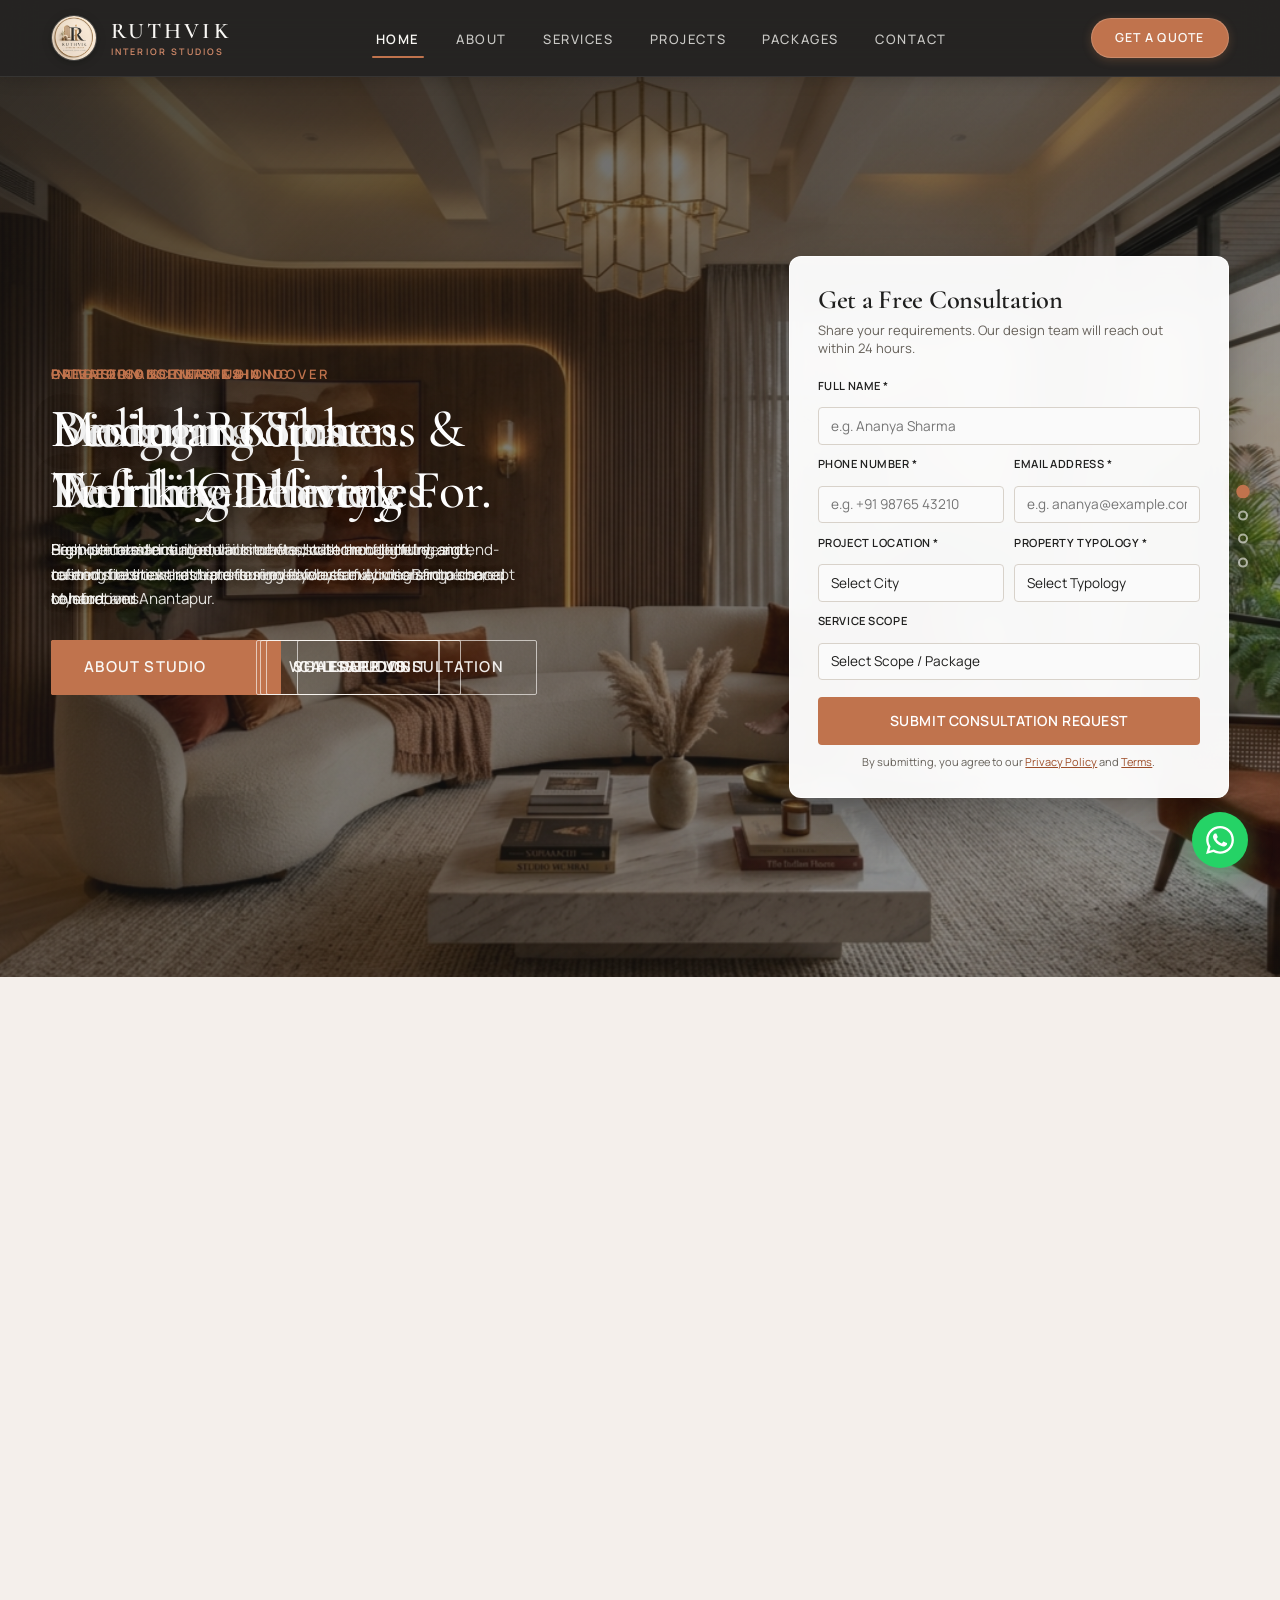
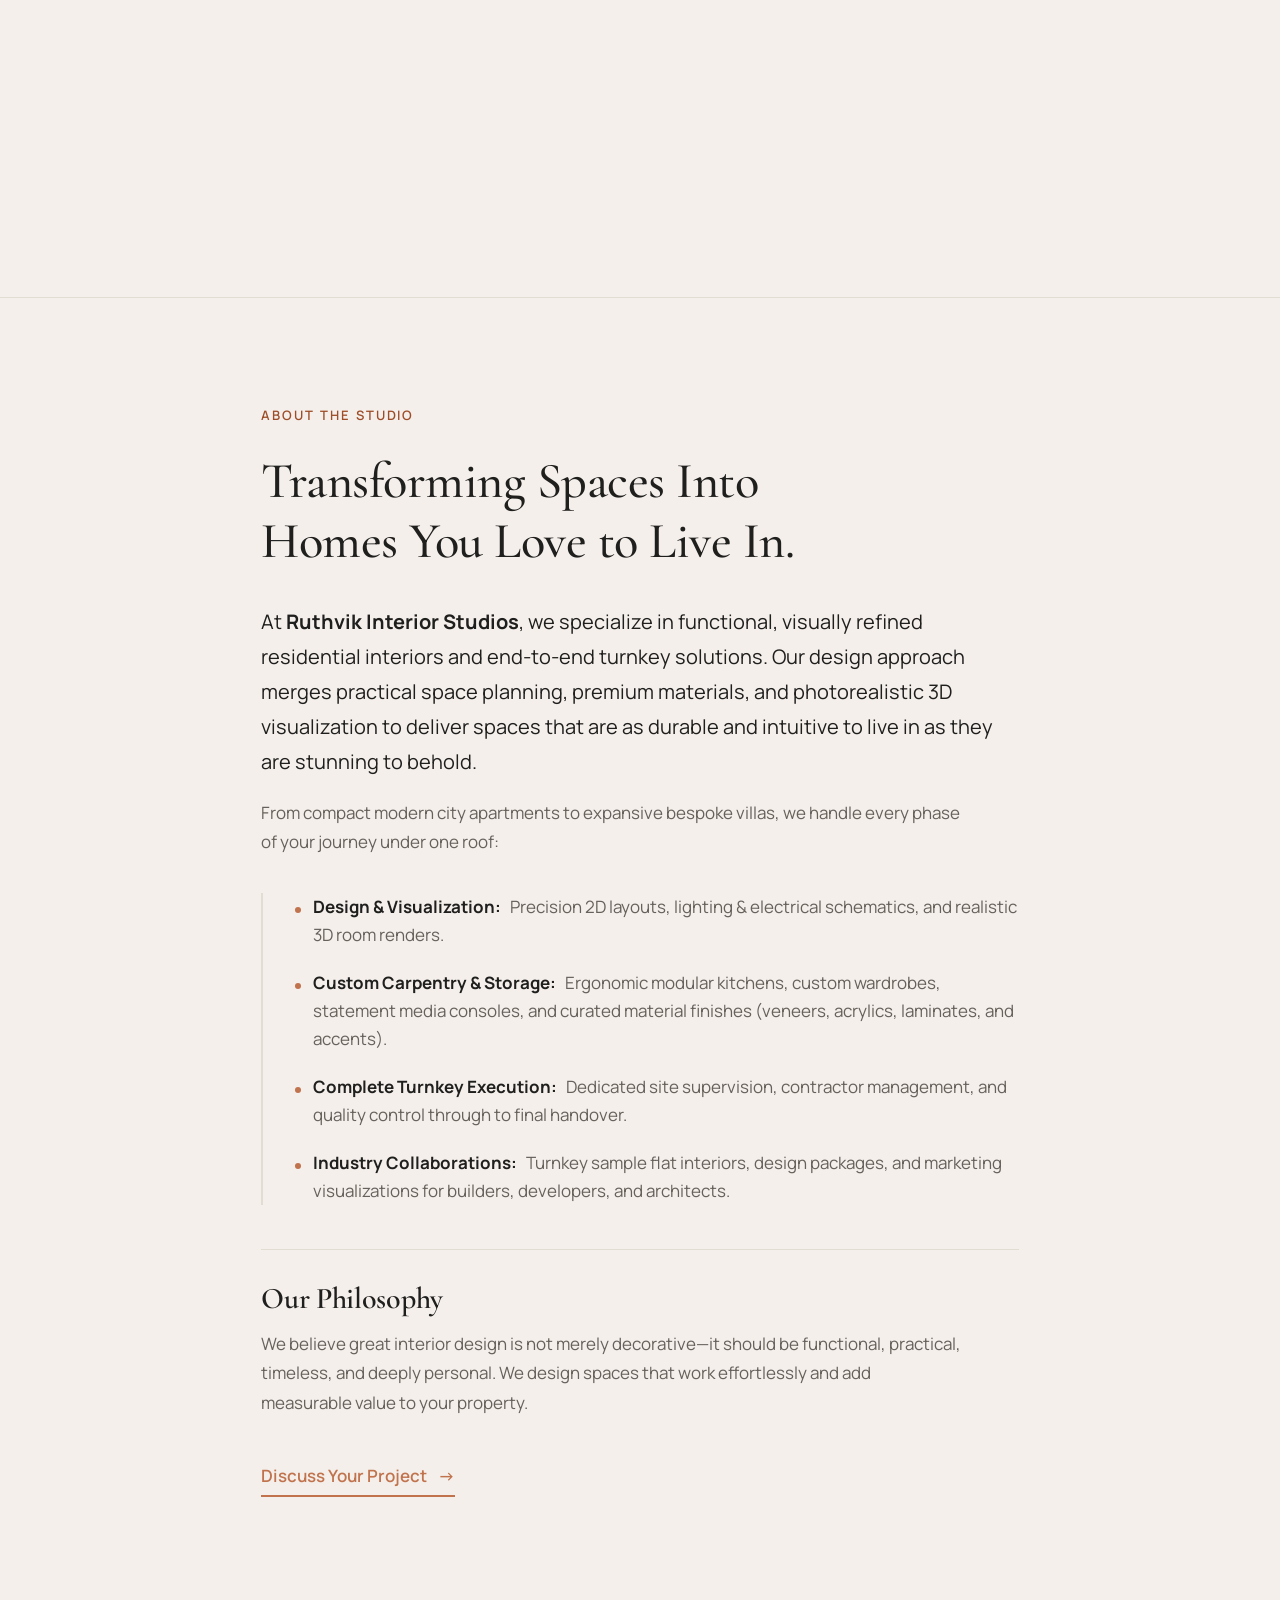
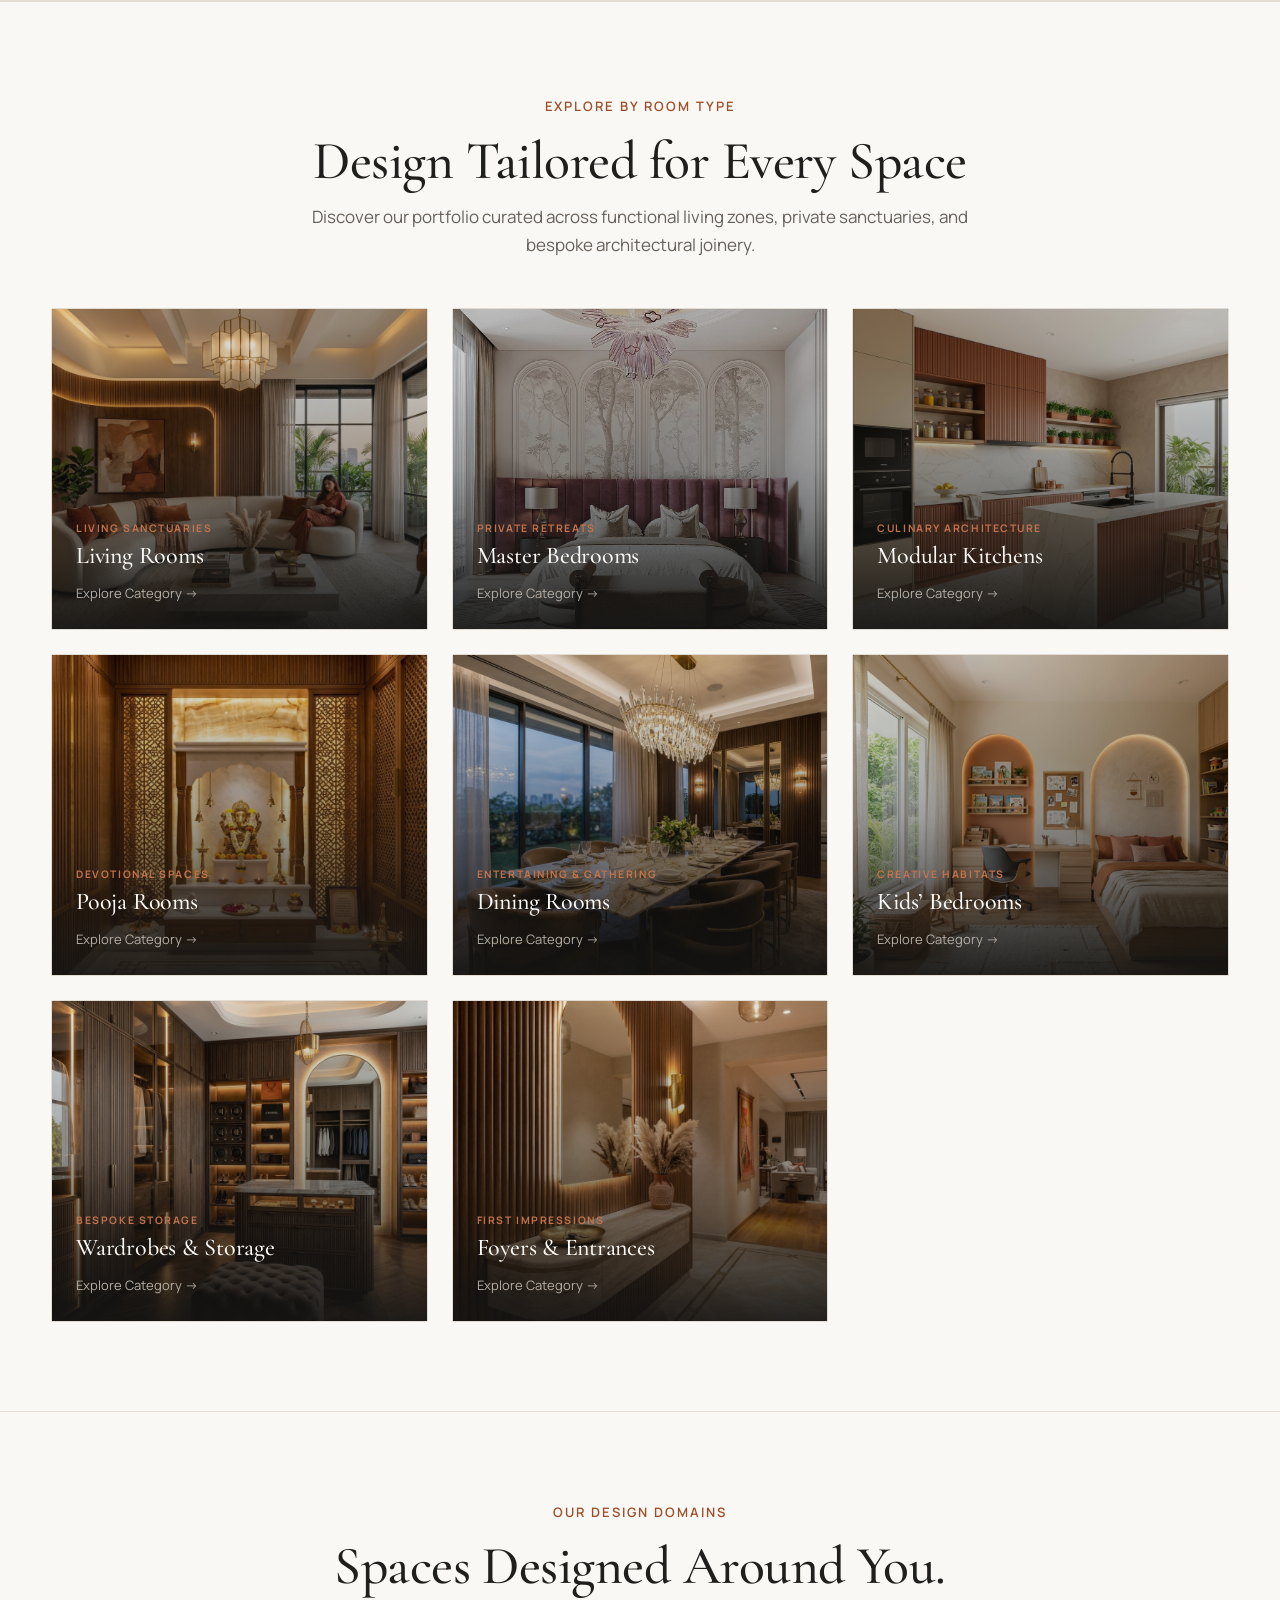
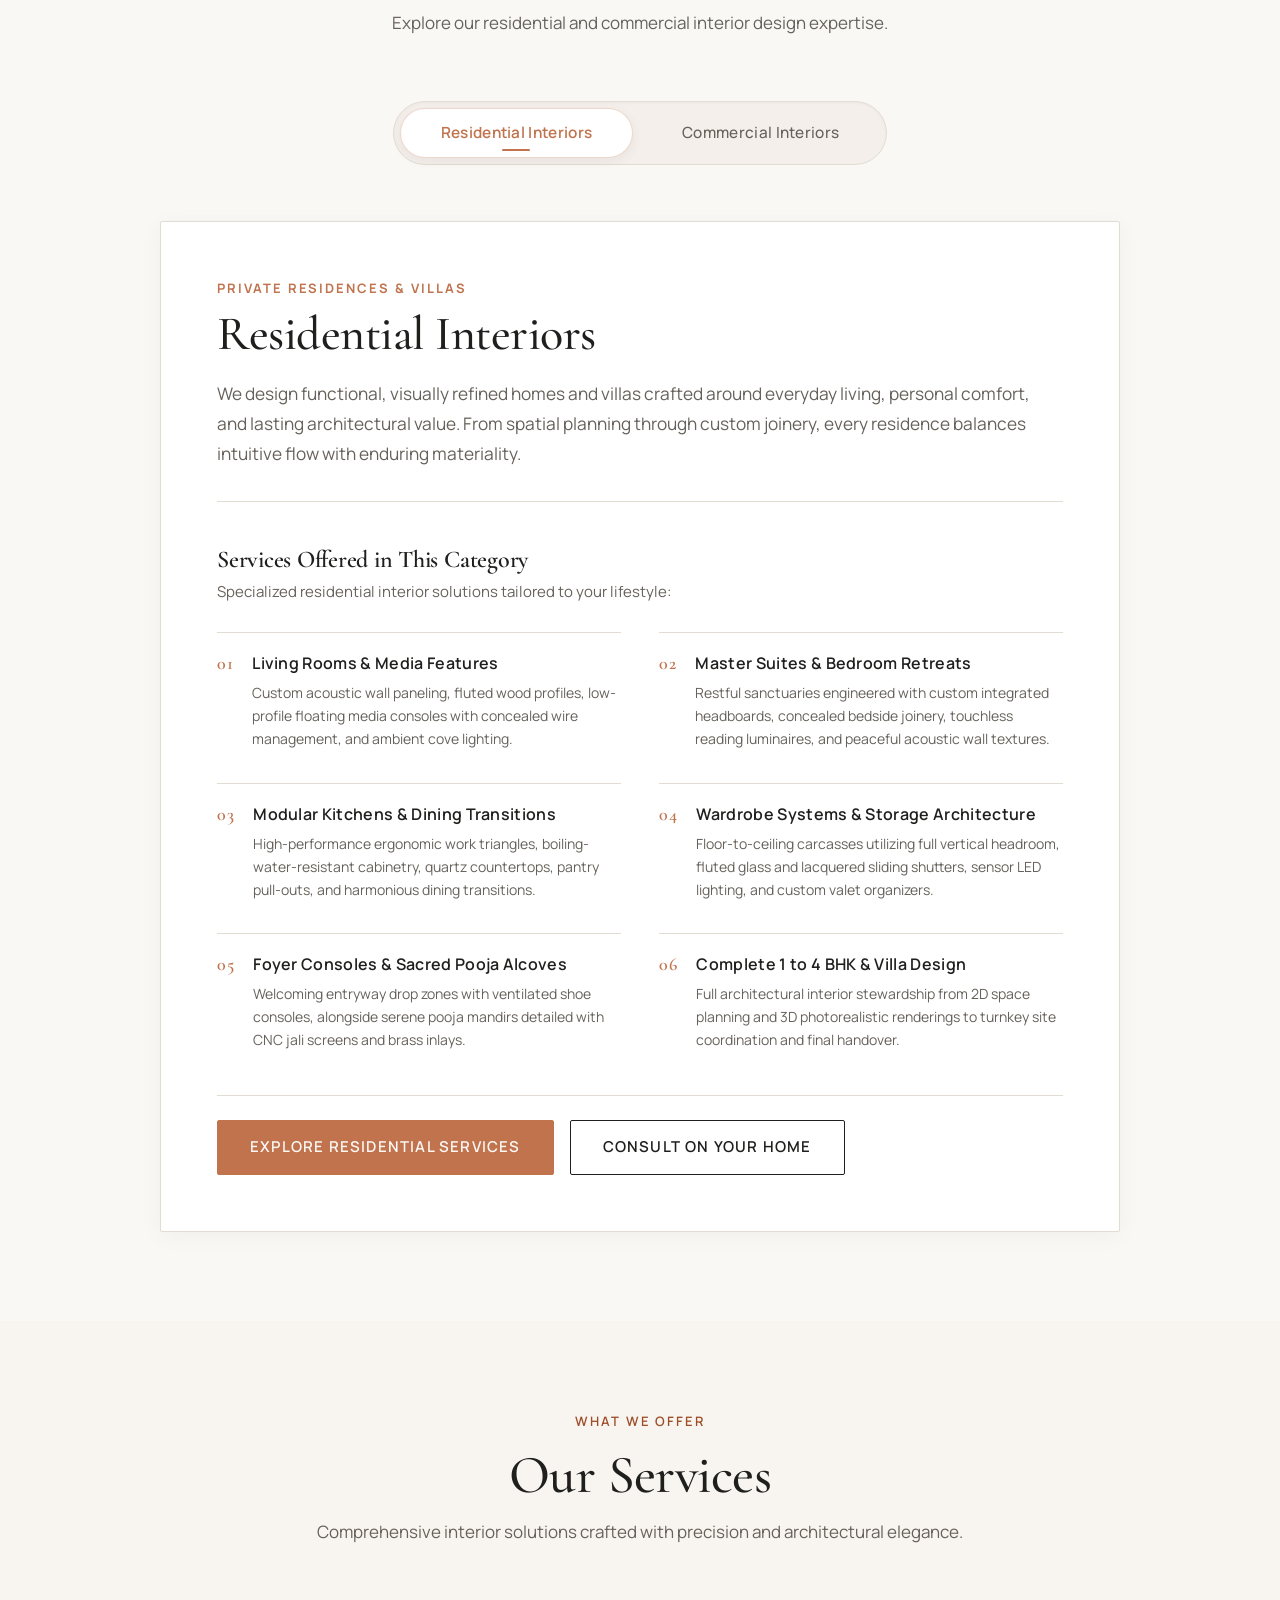
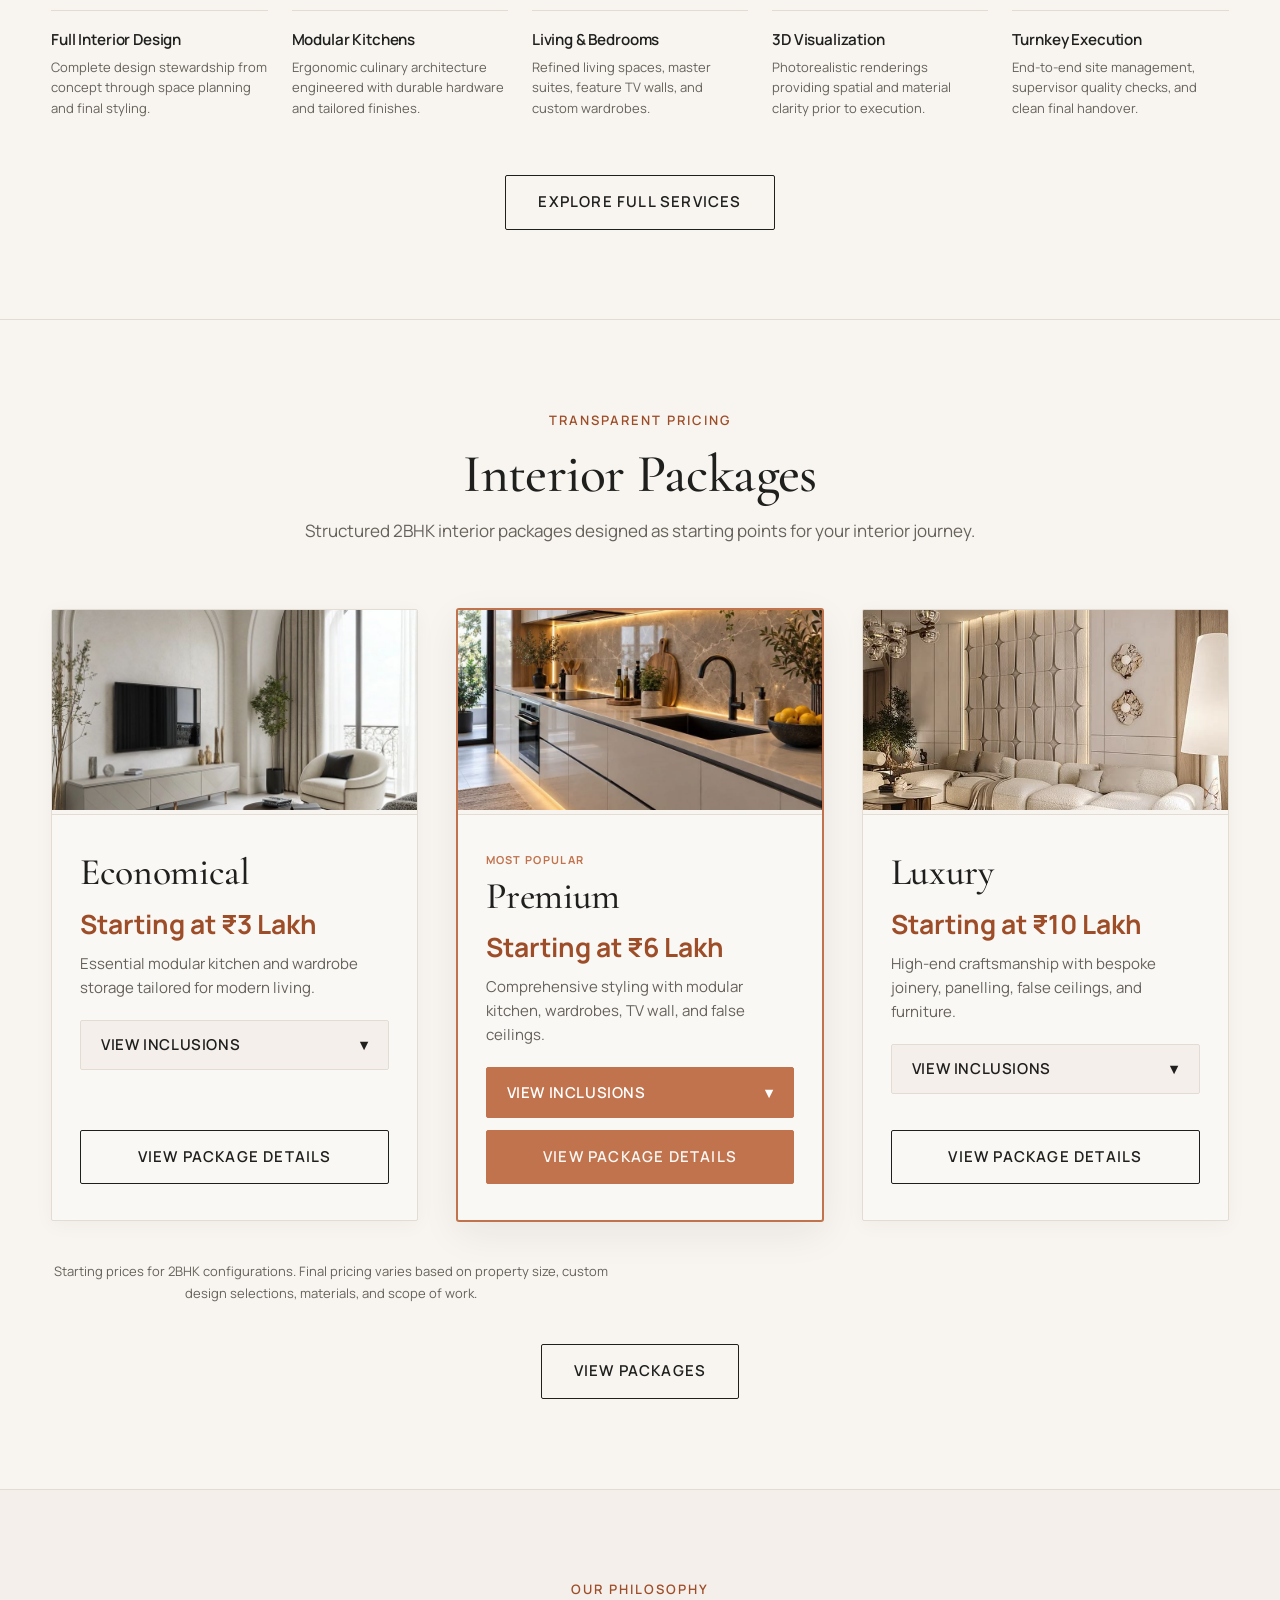
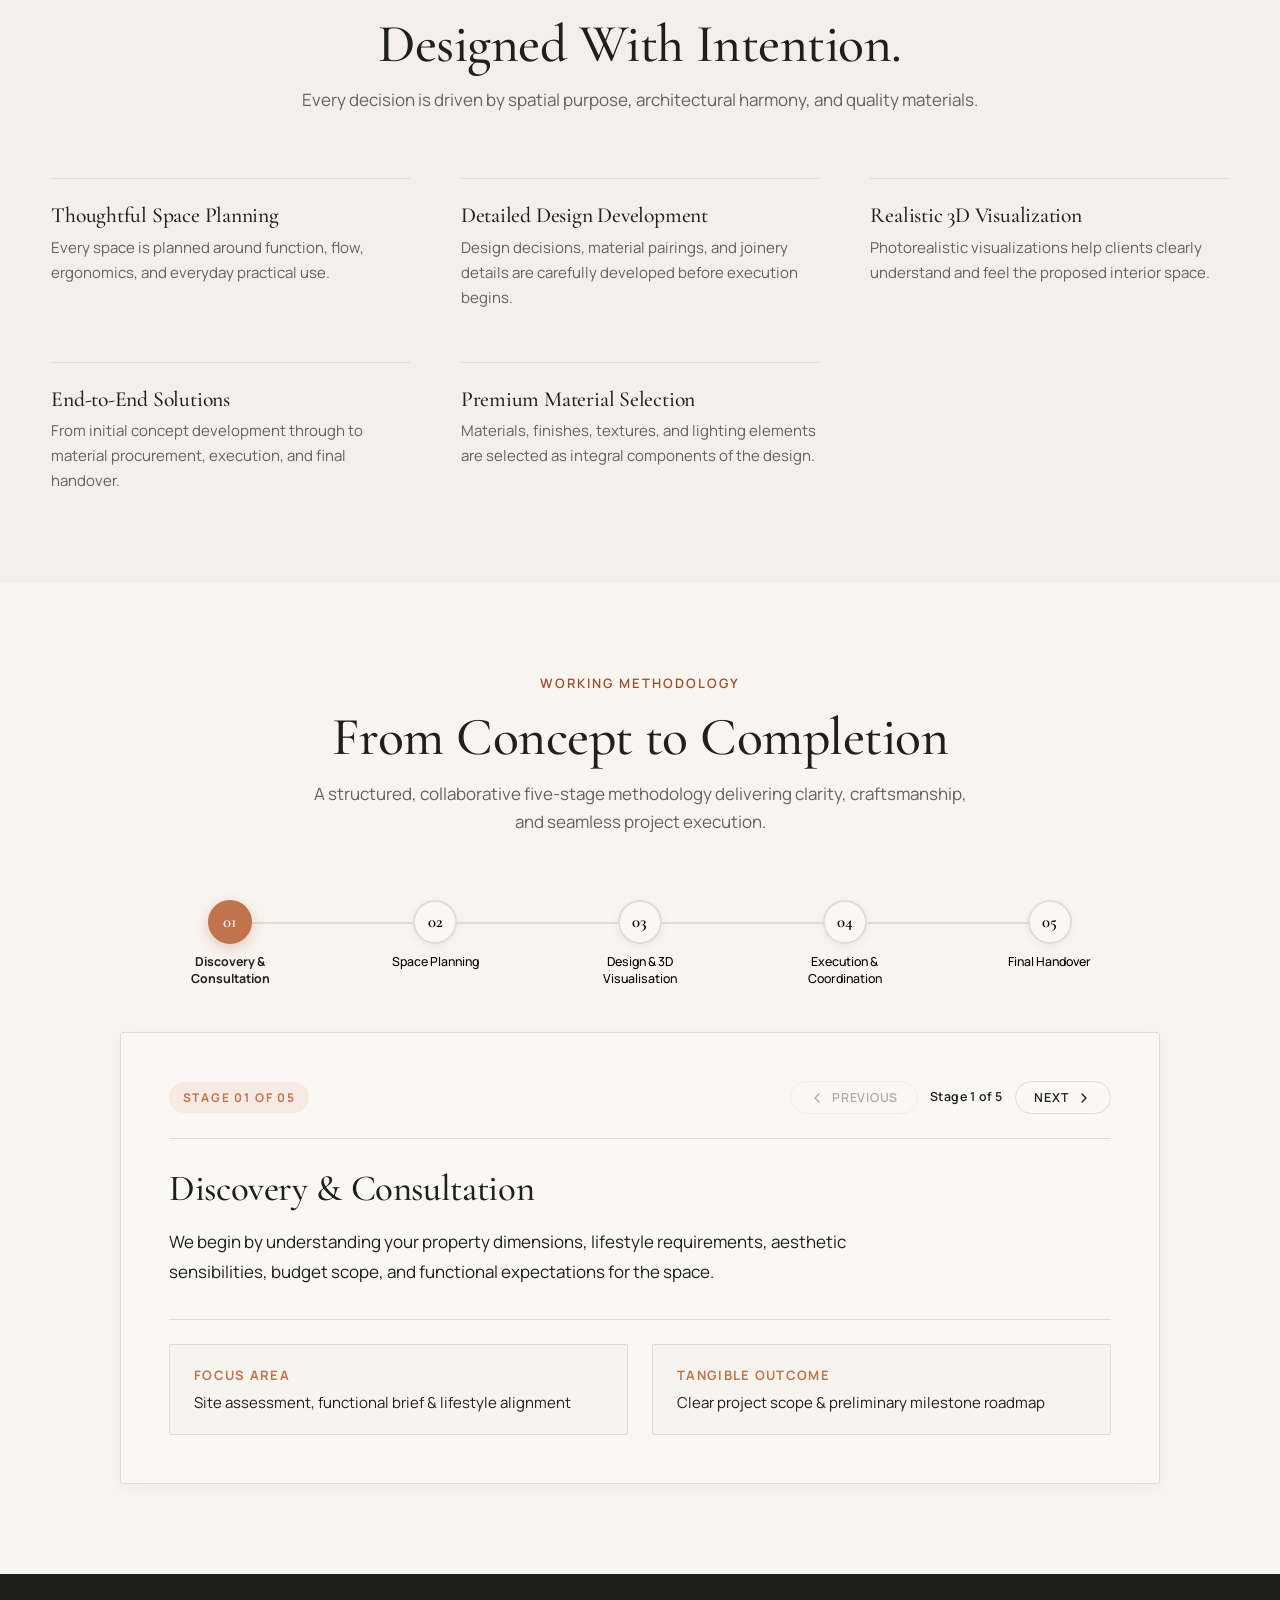
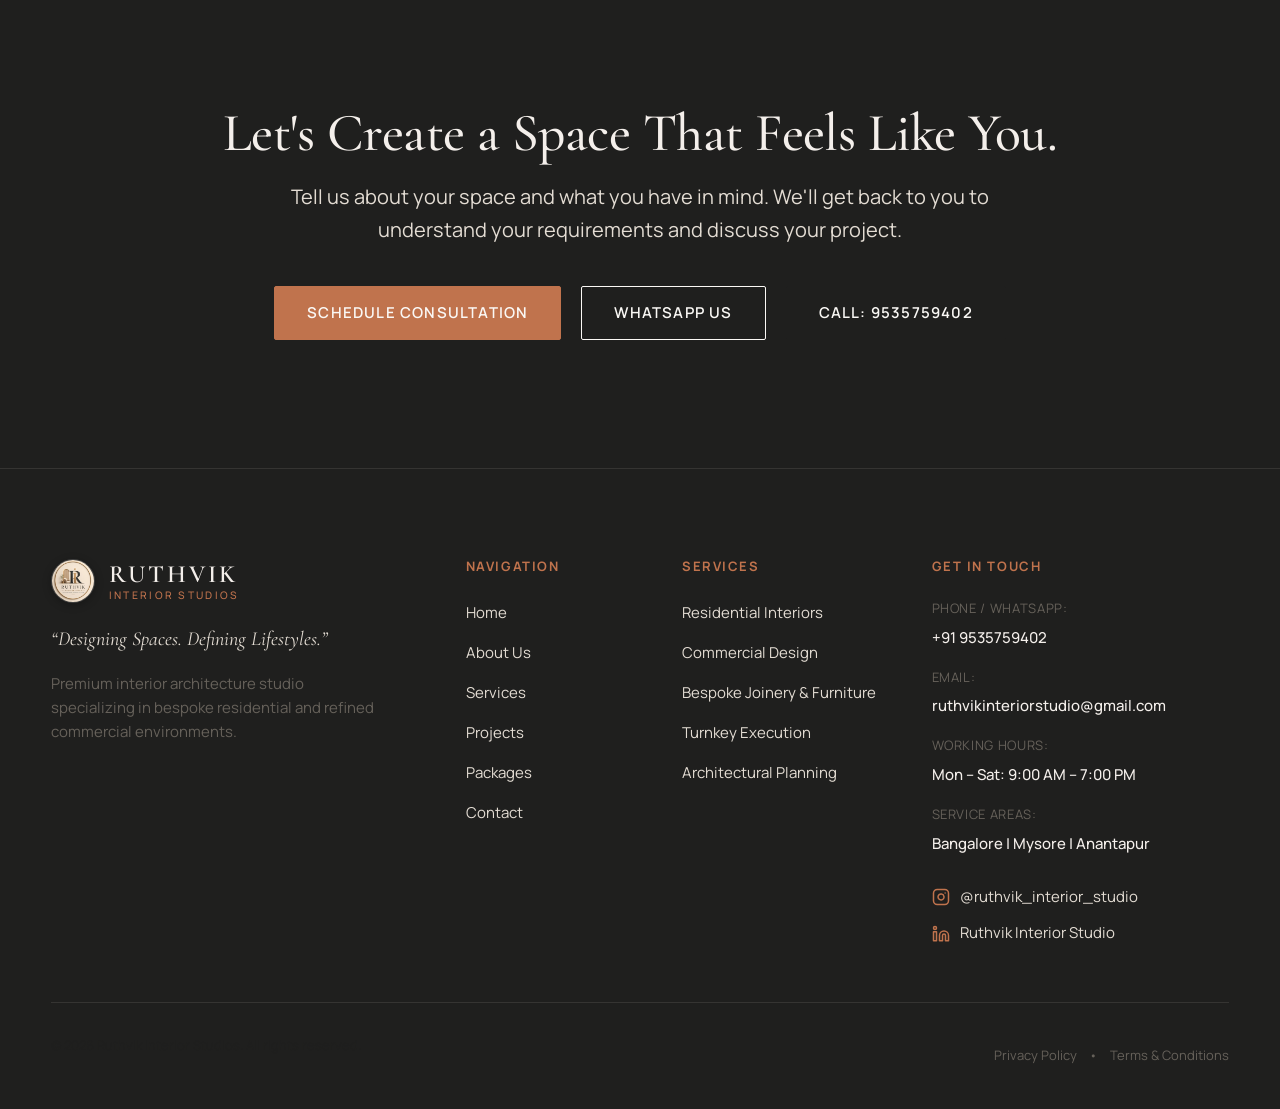
==== commit 8194db25: "Add files via upload" ====
--- a/ruthvik_interior/index.html
+++ b/ruthvik_interior/index.html
@@ -10,6 +10,13 @@
     <meta property="og:title" content="Ruthvik Interior Studios | Interior Design Studio">
     <meta property="og:description" content="Designing Spaces. Defining Lifestyles. Premium residential and commercial interior design studio in Bangalore, Mysore, and Anantapur.">
     <meta property="og:type" content="website">
+    <meta property="og:image" content="assets/logo/logo_ruthvik.jpeg">
+    <meta property="og:image:width" content="1254">
+    <meta property="og:image:height" content="1254">
+
+    <!-- Favicon -->
+    <link rel="icon" type="image/jpeg" href="assets/logo/logo_ruthvik.jpeg">
+    <link rel="apple-touch-icon" href="assets/logo/logo_ruthvik.jpeg">
 
     <!-- Google Fonts Preconnect & Font Loading -->
     <link rel="preconnect" href="https://fonts.googleapis.com">
@@ -17,7 +24,7 @@
     <link href="https://fonts.googleapis.com/css2?family=Cormorant+Garamond:ital,wght@0,400;0,500;0,600;0,700;1,400;1,600&family=Manrope:wght@400;500;600;700&display=swap" rel="stylesheet">
 
     <!-- Preload hero background images -->
-    <link rel="preload" as="image" href="assets/new_images/mainpage_background_option.jpeg">
+    <link rel="preload" as="image" href="assets/new_images/living_lounge_luxury.jpeg">
 
     <!-- Stylesheets -->
     <link rel="stylesheet" href="css/global.css">
@@ -32,7 +39,7 @@
     <header class="site-header" id="site-header">
         <div class="container header-container">
             <a href="index.html" class="brand-logo" aria-label="Ruthvik Interior Studios Home">
-                <img src="assets/logo/logo_ruthvik.jpeg" alt="Ruthvik Interior Studios" class="brand-logo-img" width="52" height="52">
+                <img src="assets/logo/logo_ruthvik.jpeg" alt="Ruthvik Interior Studios" class="brand-logo-img" width="46" height="46">
                 <span class="brand-text">
                     <span class="brand-name">RUTHVIK</span>
                     <span class="brand-tagline">INTERIOR STUDIOS</span>
@@ -67,7 +74,7 @@
             <div class="mobile-drawer-content">
                 <div class="mobile-drawer-header">
                     <a href="index.html" class="brand-logo" aria-label="Ruthvik Interior Studios Home">
-                        <img src="assets/logo/logo_ruthvik.jpeg" alt="Ruthvik Interior Studios" class="brand-logo-img" width="44" height="44">
+                        <img src="assets/logo/logo_ruthvik.jpeg" alt="Ruthvik Interior Studios" class="brand-logo-img" width="40" height="40">
                         <span class="brand-text">
                             <span class="brand-name">RUTHVIK</span>
                             <span class="brand-tagline">INTERIOR STUDIOS</span>
@@ -104,16 +111,16 @@
             <div class="hero-sticky-viewport">
                 <!-- Background Images (4 Diverse Room Typologies) -->
                 <div class="hero-bg-layer hero-bg-layer--1 hero-bg-active" aria-hidden="false">
-                    <img src="assets/new_images/mainpage_background_option.jpeg" alt="Luxury Grand Living Room with velvet seating and brass chandelier" loading="eager" width="1200" height="800">
+                    <img src="assets/new_images/living_lounge_luxury.jpeg" alt="Luxury Grand Living Lounge with curved bouclé sectional and fluted wood feature wall" loading="eager" width="1200" height="800">
                 </div>
                 <div class="hero-bg-layer hero-bg-layer--2" aria-hidden="true">
                     <img src="assets/new_images/bed_room_1.jpeg" alt="Master Bedroom Suite with arched wall moldings and velvet headboard" loading="eager" width="1200" height="800">
                 </div>
                 <div class="hero-bg-layer hero-bg-layer--3" aria-hidden="true">
-                    <img src="assets/new_images/dining_area_2.jpeg" alt="Grand Formal Dining Room with crystal raindrop chandelier" loading="eager" width="1200" height="800">
+                    <img src="assets/new_images/formal_dining_concept.jpeg" alt="Grand Formal Dining Room with marble table and crystal chandelier" loading="eager" width="1200" height="800">
                 </div>
                 <div class="hero-bg-layer hero-bg-layer--4" aria-hidden="true">
-                    <img src="assets/new_images/package_mid.jpeg" alt="Contemporary Modular Kitchen with integrated LED lighting and marble backsplash" loading="eager" width="1200" height="800">
+                    <img src="assets/new_images/modular_kitchen_concept.jpeg" alt="Contemporary Modular Kitchen with terracotta cabinetry and quartz waterfall island" loading="eager" width="1200" height="800">
                 </div>
                 <div class="hero-overlay" aria-hidden="true"></div>
 
@@ -136,7 +143,7 @@
                             <!-- State 2: Private Sanctuaries -->
                             <div class="hero-fg-slide" data-slide="1" aria-hidden="true">
                                 <span class="eyebrow hero-eyebrow">PRIVATE SANCTUARIES</span>
-                                <h1 class="hero-fg-title">Bedrooms That<br>Feel Like Home.</h1>
+                                <h2 class="hero-fg-title">Bedrooms That<br>Feel Like Home.</h2>
                                 <p class="hero-fg-desc">Bespoke master suites, tailored wardrobe architecture, and calming bedroom retreats designed for restful living and personal comfort.</p>
                                 <div class="hero-fg-actions">
                                     <a href="services.html" class="btn btn-primary">View Services</a>
@@ -147,7 +154,7 @@
                             <!-- State 3: Entertaining & Dining -->
                             <div class="hero-fg-slide" data-slide="2" aria-hidden="true">
                                 <span class="eyebrow hero-eyebrow">GATHERING & ENTERTAINING</span>
-                                <h1 class="hero-fg-title">Dining Rooms<br>Worth Gathering For.</h1>
+                                <h2 class="hero-fg-title">Dining Rooms<br>Worth Gathering For.</h2>
                                 <p class="hero-fg-desc">Sophisticated dining environments, statement lighting, and custom finishes that transform everyday family meals into shared celebrations.</p>
                                 <div class="hero-fg-actions">
                                     <a href="packages.html" class="btn btn-primary">View Packages</a>
@@ -158,7 +165,7 @@
                             <!-- State 4: Modular Kitchen & Craftsmanship -->
                             <div class="hero-fg-slide" data-slide="3" aria-hidden="true">
                                 <span class="eyebrow hero-eyebrow">PRECISION JOINERY & HANDOVER</span>
-                                <h1 class="hero-fg-title">Modular Kitchens &<br>Turnkey Delivery.</h1>
+                                <h2 class="hero-fg-title">Modular Kitchens &<br>Turnkey Delivery.</h2>
                                 <p class="hero-fg-desc">High-performance modular kitchens, custom cabinetry, and end-to-end site stewardship ensuring flawless execution from concept to handover.</p>
                                 <div class="hero-fg-actions">
                                     <a href="about.html" class="btn btn-primary">About Studio</a>
@@ -305,6 +312,114 @@
                     <a href="contact.html" class="about-editorial-cta-link" aria-label="Discuss your interior design project with Ruthvik Interior Studios">
                         <span>Discuss Your Project</span>
                         <span class="cta-arrow" aria-hidden="true">&rarr;</span>
+                    </a>
+                </div>
+            </div>
+        </section>
+
+        <!-- EXPLORE BY ROOM TYPE (Room Discovery Grid) -->
+        <section class="room-discovery-section" id="explore-rooms" aria-label="Explore Interiors by Room Type">
+            <div class="container">
+                <div class="room-discovery-header">
+                    <span class="eyebrow">EXPLORE BY ROOM TYPE</span>
+                    <h2 class="section-title">Design Tailored for Every Space</h2>
+                    <p class="section-subtitle">Discover our portfolio curated across functional living zones, private sanctuaries, and bespoke architectural joinery.</p>
+                </div>
+                <div class="room-discovery-grid">
+                    <!-- 1. Living Rooms -->
+                    <a href="projects.html?category=living" class="room-discovery-card" aria-label="Explore Living Room Projects">
+                        <div class="room-discovery-visual">
+                            <img src="assets/new_images/living_lounge_luxury.jpeg" alt="Contemporary luxury living room with curved bouclé sofa and fluted wood panelling" loading="lazy" width="400" height="320">
+                            <div class="room-discovery-overlay">
+                                <span class="room-discovery-eyebrow">LIVING SANCTUARIES</span>
+                                <h3 class="room-discovery-title">Living Rooms</h3>
+                                <span class="room-discovery-link-text">Explore Category &rarr;</span>
+                            </div>
+                        </div>
+                    </a>
+
+                    <!-- 2. Master Bedrooms -->
+                    <a href="projects.html?category=bedroom" class="room-discovery-card" aria-label="Explore Master Bedroom Projects">
+                        <div class="room-discovery-visual">
+                            <img src="assets/new_images/bed_room_1.jpeg" alt="Master bedroom suite with arched wall mouldings and fluted velvet headboard" loading="lazy" width="400" height="320">
+                            <div class="room-discovery-overlay">
+                                <span class="room-discovery-eyebrow">PRIVATE RETREATS</span>
+                                <h3 class="room-discovery-title">Master Bedrooms</h3>
+                                <span class="room-discovery-link-text">Explore Category &rarr;</span>
+                            </div>
+                        </div>
+                    </a>
+
+                    <!-- 3. Modular Kitchens -->
+                    <a href="projects.html?category=kitchen" class="room-discovery-card" aria-label="Explore Modular Kitchen Projects">
+                        <div class="room-discovery-visual">
+                            <img src="assets/new_images/modular_kitchen_concept.jpeg" alt="Contemporary modular kitchen with terracotta cabinets and quartz waterfall island" loading="lazy" width="400" height="320">
+                            <div class="room-discovery-overlay">
+                                <span class="room-discovery-eyebrow">CULINARY ARCHITECTURE</span>
+                                <h3 class="room-discovery-title">Modular Kitchens</h3>
+                                <span class="room-discovery-link-text">Explore Category &rarr;</span>
+                            </div>
+                        </div>
+                    </a>
+
+                    <!-- 4. Sacred Pooja Mandirs -->
+                    <a href="projects.html?category=pooja" class="room-discovery-card" aria-label="Explore Sacred Pooja Room Projects">
+                        <div class="room-discovery-visual">
+                            <img src="assets/new_images/pooja_mandir_concept.jpeg" alt="Sacred Indian pooja room with carved teakwood jaali screens and backlit marble" loading="lazy" width="400" height="320">
+                            <div class="room-discovery-overlay">
+                                <span class="room-discovery-eyebrow">DEVOTIONAL SPACES</span>
+                                <h3 class="room-discovery-title">Pooja Rooms</h3>
+                                <span class="room-discovery-link-text">Explore Category &rarr;</span>
+                            </div>
+                        </div>
+                    </a>
+
+                    <!-- 5. Dining Rooms -->
+                    <a href="projects.html?category=dining" class="room-discovery-card" aria-label="Explore Dining Room Projects">
+                        <div class="room-discovery-visual">
+                            <img src="assets/new_images/formal_dining_concept.jpeg" alt="Grand formal dining suite with calacatta marble table and modern crystal chandelier" loading="lazy" width="400" height="320">
+                            <div class="room-discovery-overlay">
+                                <span class="room-discovery-eyebrow">ENTERTAINING & GATHERING</span>
+                                <h3 class="room-discovery-title">Dining Rooms</h3>
+                                <span class="room-discovery-link-text">Explore Category &rarr;</span>
+                            </div>
+                        </div>
+                    </a>
+
+                    <!-- 6. Kids’ Bedrooms -->
+                    <a href="projects.html?category=kids" class="room-discovery-card" aria-label="Explore Kids' Bedroom Projects">
+                        <div class="room-discovery-visual">
+                            <img src="assets/new_images/kids_bedroom_concept.jpeg" alt="Contemporary kids bedroom with integrated study nook and illuminated arched niches" loading="lazy" width="400" height="320">
+                            <div class="room-discovery-overlay">
+                                <span class="room-discovery-eyebrow">CREATIVE HABITATS</span>
+                                <h3 class="room-discovery-title">Kids’ Bedrooms</h3>
+                                <span class="room-discovery-link-text">Explore Category &rarr;</span>
+                            </div>
+                        </div>
+                    </a>
+
+                    <!-- 7. Wardrobes & Storage -->
+                    <a href="projects.html?category=wardrobe" class="room-discovery-card" aria-label="Explore Wardrobe and Storage Projects">
+                        <div class="room-discovery-visual">
+                            <img src="assets/new_images/walkin_wardrobe_concept.jpeg" alt="Luxury walk-in wardrobe with fluted oak, tinted glass shutters, and warm LED profile lighting" loading="lazy" width="400" height="320">
+                            <div class="room-discovery-overlay">
+                                <span class="room-discovery-eyebrow">BESPOKE STORAGE</span>
+                                <h3 class="room-discovery-title">Wardrobes &amp; Storage</h3>
+                                <span class="room-discovery-link-text">Explore Category &rarr;</span>
+                            </div>
+                        </div>
+                    </a>
+
+                    <!-- 8. Foyers & Entrances -->
+                    <a href="projects.html?category=foyer" class="room-discovery-card" aria-label="Explore Foyer and Entrance Projects">
+                        <div class="room-discovery-visual">
+                            <img src="assets/new_images/foyer_entrance_concept.jpeg" alt="Warm apartment entrance foyer with fluted timber panelling and travertine console" loading="lazy" width="400" height="320">
+                            <div class="room-discovery-overlay">
+                                <span class="room-discovery-eyebrow">FIRST IMPRESSIONS</span>
+                                <h3 class="room-discovery-title">Foyers &amp; Entrances</h3>
+                                <span class="room-discovery-link-text">Explore Category &rarr;</span>
+                            </div>
+                        </div>
                     </a>
                 </div>
             </div>
@@ -490,75 +605,6 @@
 
                     </div>
                 </div>
-
-                <script>
-                    (function() {
-                        function initCategoryTabs() {
-                            const categoryContainer = document.getElementById('category-tabs');
-                            if (!categoryContainer) return;
-                            const catTabs = Array.from(categoryContainer.querySelectorAll('[role="tab"]'));
-                            const catPanels = Array.from(categoryContainer.querySelectorAll('[role="tabpanel"]'));
-
-                            function activateCatTab(tab) {
-                                catTabs.forEach(t => {
-                                    t.classList.remove('active');
-                                    t.setAttribute('aria-selected', 'false');
-                                    t.setAttribute('tabindex', '-1');
-                                });
-
-                                catPanels.forEach(p => {
-                                    p.classList.remove('active');
-                                    p.hidden = true;
-                                    p.setAttribute('hidden', '');
-                                });
-
-                                tab.classList.add('active');
-                                tab.setAttribute('aria-selected', 'true');
-                                tab.setAttribute('tabindex', '0');
-
-                                const targetId = tab.getAttribute('aria-controls');
-                                const panel = document.getElementById(targetId);
-                                if (panel) {
-                                    panel.classList.add('active');
-                                    panel.hidden = false;
-                                    panel.removeAttribute('hidden');
-                                }
-                            }
-
-                            catTabs.forEach((tab, index) => {
-                                tab.addEventListener('click', function(e) {
-                                    e.preventDefault();
-                                    activateCatTab(tab);
-                                });
-
-                                tab.addEventListener('keydown', function(e) {
-                                    let targetIndex = null;
-                                    if (e.key === 'ArrowRight' || e.key === 'ArrowDown') {
-                                        targetIndex = (index + 1) % catTabs.length;
-                                    } else if (e.key === 'ArrowLeft' || e.key === 'ArrowUp') {
-                                        targetIndex = (index - 1 + catTabs.length) % catTabs.length;
-                                    } else if (e.key === 'Home') {
-                                        targetIndex = 0;
-                                    } else if (e.key === 'End') {
-                                        targetIndex = catTabs.length - 1;
-                                    }
-
-                                    if (targetIndex !== null) {
-                                        e.preventDefault();
-                                        activateCatTab(catTabs[targetIndex]);
-                                        catTabs[targetIndex].focus();
-                                    }
-                                });
-                            });
-                        }
-
-                        if (document.readyState === 'loading') {
-                            document.addEventListener('DOMContentLoaded', initCategoryTabs);
-                        } else {
-                            initCategoryTabs();
-                        }
-                    })();
-                </script>
             </div>
         </section>
 
@@ -687,7 +733,7 @@
                     <!-- Package 3: Luxury -->
                     <div class="package-card package-card--img">
                         <div class="package-card-img">
-                            <img src="assets/new_images/packahe_luxury.jpeg" alt="Luxury bouclé living room interior for luxury package" loading="lazy" width="400" height="250">
+                            <img src="assets/new_images/package_luxury.jpeg" alt="Luxury bouclé living room interior for luxury package" loading="lazy" width="400" height="250">
                         </div>
                         <div class="package-card-body">
                             <h3 class="package-tier">Luxury</h3>
@@ -725,45 +771,6 @@
                     </div>
                 </div>
 
-                <script>
-                    (function() {
-                        function initPackageToggles() {
-                            const toggles = document.querySelectorAll('.package-inclusions-toggle');
-                            toggles.forEach(btn => {
-                                btn.addEventListener('click', function() {
-                                    const isExpanded = btn.getAttribute('aria-expanded') === 'true';
-                                    const targetId = btn.getAttribute('aria-controls');
-                                    const panel = document.getElementById(targetId);
-                                    const textSpan = btn.querySelector('.toggle-text');
-
-                                    if (isExpanded) {
-                                        btn.setAttribute('aria-expanded', 'false');
-                                        if (panel) {
-                                            panel.classList.remove('is-open');
-                                            panel.hidden = true;
-                                            panel.setAttribute('hidden', '');
-                                        }
-                                        if (textSpan) textSpan.textContent = 'View Inclusions';
-                                    } else {
-                                        btn.setAttribute('aria-expanded', 'true');
-                                        if (panel) {
-                                            panel.hidden = false;
-                                            panel.removeAttribute('hidden');
-                                            panel.classList.add('is-open');
-                                        }
-                                        if (textSpan) textSpan.textContent = 'Hide Inclusions';
-                                    }
-                                });
-                            });
-                        }
-
-                        if (document.readyState === 'loading') {
-                            document.addEventListener('DOMContentLoaded', initPackageToggles);
-                        } else {
-                            initPackageToggles();
-                        }
-                    })();
-                </script>
                 <p class="packages-disclaimer">
                     Starting prices for 2BHK configurations. Final pricing varies based on property size, custom design selections, materials, and scope of work.
                 </p>
@@ -807,107 +814,140 @@
         </section>
 
         <!-- 8. PROCESS SECTION (Interactive Journey) -->
+        <!-- 8. WORKING METHODOLOGY SECTION (Consolidated Horizontal Stepper) -->
         <section class="section bg-soft-canvas" id="process" aria-label="Our Interior Design Process">
             <div class="container">
                 <div class="section-header center">
                     <span class="eyebrow">WORKING METHODOLOGY</span>
                     <h2 class="section-title">From Concept to Completion</h2>
-                    <p class="section-subtitle">A structured, collaborative journey delivering clarity, craftsmanship, and seamless project execution.</p>
-                </div>
-
-                <div class="process-interactive" id="process-interactive">
-                    <!-- Tab Navigation -->
-                    <div class="process-tablist" role="tablist" aria-label="Design and Execution Stages">
-                        <button type="button" class="process-tab active" role="tab" id="tab-stage-1" aria-selected="true" aria-controls="panel-stage-1" tabindex="0">
-                            <span class="process-tab-label">Discovery & Consultation</span>
+                    <p class="section-subtitle">A structured, collaborative five-stage methodology delivering clarity, craftsmanship, and seamless project execution.</p>
+                </div>
+
+                <div class="methodology-interactive" id="methodology-interactive">
+                    <!-- Horizontal Stepper Bar with Connecting Track -->
+                    <div class="methodology-stepper-nav" role="tablist" aria-label="Design and Execution Stages">
+                        <div class="methodology-stepper-track" aria-hidden="true">
+                            <div class="methodology-stepper-progress" id="methodology-progress-bar"></div>
+                        </div>
+
+                        <button type="button" class="methodology-step-btn active" role="tab" id="step-tab-1" aria-selected="true" aria-controls="step-panel-1" tabindex="0">
+                            <span class="methodology-step-node">01</span>
+                            <span class="methodology-step-label">Discovery &amp; Consultation</span>
                         </button>
-                        <button type="button" class="process-tab" role="tab" id="tab-stage-2" aria-selected="false" aria-controls="panel-stage-2" tabindex="-1">
-                            <span class="process-tab-label">Space Planning</span>
+                        <button type="button" class="methodology-step-btn" role="tab" id="step-tab-2" aria-selected="false" aria-controls="step-panel-2" tabindex="-1">
+                            <span class="methodology-step-node">02</span>
+                            <span class="methodology-step-label">Space Planning</span>
                         </button>
-                        <button type="button" class="process-tab" role="tab" id="tab-stage-3" aria-selected="false" aria-controls="panel-stage-3" tabindex="-1">
-                            <span class="process-tab-label">Design & 3D Visualisation</span>
+                        <button type="button" class="methodology-step-btn" role="tab" id="step-tab-3" aria-selected="false" aria-controls="step-panel-3" tabindex="-1">
+                            <span class="methodology-step-node">03</span>
+                            <span class="methodology-step-label">Design &amp; 3D Visualisation</span>
                         </button>
-                        <button type="button" class="process-tab" role="tab" id="tab-stage-4" aria-selected="false" aria-controls="panel-stage-4" tabindex="-1">
-                            <span class="process-tab-label">Execution & Coordination</span>
+                        <button type="button" class="methodology-step-btn" role="tab" id="step-tab-4" aria-selected="false" aria-controls="step-panel-4" tabindex="-1">
+                            <span class="methodology-step-node">04</span>
+                            <span class="methodology-step-label">Execution &amp; Coordination</span>
                         </button>
-                        <button type="button" class="process-tab" role="tab" id="tab-stage-5" aria-selected="false" aria-controls="panel-stage-5" tabindex="-1">
-                            <span class="process-tab-label">Final Handover</span>
+                        <button type="button" class="methodology-step-btn" role="tab" id="step-tab-5" aria-selected="false" aria-controls="step-panel-5" tabindex="-1">
+                            <span class="methodology-step-node">05</span>
+                            <span class="methodology-step-label">Final Handover</span>
                         </button>
                     </div>
 
-                    <!-- Stage Content Panels -->
-                    <div class="process-panels-container">
-                        <div class="process-panel active" role="tabpanel" id="panel-stage-1" aria-labelledby="tab-stage-1" tabindex="0">
-                            <div class="process-panel-card">
-                                <span class="process-panel-eyebrow">STAGE 1</span>
-                                <h3 class="process-panel-title">Discovery & Consultation</h3>
-                                <p class="process-panel-desc">We begin by understanding your property dimensions, lifestyle requirements, aesthetic sensibilities, budget scope, and functional expectations for the space.</p>
-                                <div class="process-panel-highlights">
-                                    <div class="process-highlight-item">
-                                        <strong>Focus:</strong> Site assessment, functional brief & lifestyle alignment
-                                    </div>
-                                    <div class="process-highlight-item">
-                                        <strong>Outcome:</strong> Clear project scope & preliminary timeline
-                                    </div>
-                                </div>
-                            </div>
-                        </div>
-                        <div class="process-panel" role="tabpanel" id="panel-stage-2" aria-labelledby="tab-stage-2" tabindex="0" hidden>
-                            <div class="process-panel-card">
-                                <span class="process-panel-eyebrow">STAGE 2</span>
-                                <h3 class="process-panel-title">Space Planning</h3>
-                                <p class="process-panel-desc">Developing functional 2D floor plans, circulation layouts, furniture arrangement ergonomics, and spatial zoning to optimize daylight, natural ventilation, and everyday ease.</p>
-                                <div class="process-panel-highlights">
-                                    <div class="process-highlight-item">
-                                        <strong>Focus:</strong> Circulation efficiency, spatial zoning & furniture scale
-                                    </div>
-                                    <div class="process-highlight-item">
-                                        <strong>Outcome:</strong> Approved 2D architectural layout & dimensional brief
-                                    </div>
-                                </div>
-                            </div>
-                        </div>
-                        <div class="process-panel" role="tabpanel" id="panel-stage-3" aria-labelledby="tab-stage-3" tabindex="0" hidden>
-                            <div class="process-panel-card">
-                                <span class="process-panel-eyebrow">STAGE 3</span>
-                                <h3 class="process-panel-title">Design & 3D Visualisation</h3>
-                                <p class="process-panel-desc">Curating tailored material palettes, architectural finishes, color schemes, lighting strategies, and producing photorealistic 3D interior renderings to experience your space before execution.</p>
-                                <div class="process-panel-highlights">
-                                    <div class="process-highlight-item">
-                                        <strong>Focus:</strong> Material palettes, mood boards, bespoke joinery & lighting
-                                    </div>
-                                    <div class="process-highlight-item">
-                                        <strong>Outcome:</strong> Realistic 3D visualizations & confirmed finish selections
-                                    </div>
-                                </div>
-                            </div>
-                        </div>
-                        <div class="process-panel" role="tabpanel" id="panel-stage-4" aria-labelledby="tab-stage-4" tabindex="0" hidden>
-                            <div class="process-panel-card">
-                                <span class="process-panel-eyebrow">STAGE 4</span>
-                                <h3 class="process-panel-title">Execution & Coordination</h3>
-                                <p class="process-panel-desc">Translating approved designs into physical reality through structured factory fabrication, skilled on-site carpentry, MEP coordination, false ceiling installation, and rigorous supervisor inspections.</p>
-                                <div class="process-panel-highlights">
-                                    <div class="process-highlight-item">
-                                        <strong>Focus:</strong> On-site carpentry, modular joinery, false ceiling & wiring
-                                    </div>
-                                    <div class="process-highlight-item">
-                                        <strong>Outcome:</strong> Precision craftsmanship adhering strictly to design drawings
-                                    </div>
-                                </div>
-                            </div>
-                        </div>
-                        <div class="process-panel" role="tabpanel" id="panel-stage-5" aria-labelledby="tab-stage-5" tabindex="0" hidden>
-                            <div class="process-panel-card">
-                                <span class="process-panel-eyebrow">STAGE 5</span>
-                                <h3 class="process-panel-title">Final Handover</h3>
-                                <p class="process-panel-desc">Conducting comprehensive quality audits, snag rectifications, deep site cleaning, and a complete walkthrough before handing over your beautifully finished interior space.</p>
-                                <div class="process-panel-highlights">
-                                    <div class="process-highlight-item">
-                                        <strong>Focus:</strong> Detailed quality audit, hardware testing & site finishing
-                                    </div>
-                                    <div class="process-highlight-item">
-                                        <strong>Outcome:</strong> Seamless move-in ready handover with documentation
+                    <!-- In-Place Stage Card -->
+                    <div class="methodology-card">
+                        <!-- Stepper Controls Bar with Previous/Next -->
+                        <div class="methodology-controls-bar">
+                            <span class="methodology-stage-badge" id="methodology-badge">STAGE 01 OF 05</span>
+                            <div class="methodology-nav-buttons">
+                                <button type="button" class="stepper-nav-btn" id="methodology-prev-btn" aria-label="Previous Stage" disabled>
+                                    <svg width="16" height="16" viewBox="0 0 24 24" fill="none" stroke="currentColor" stroke-width="2" stroke-linecap="round" stroke-linejoin="round" aria-hidden="true"><polyline points="15 18 9 12 15 6"></polyline></svg>
+                                    Previous
+                                </button>
+                                <span class="stepper-counter" id="methodology-counter" aria-live="polite">Stage 1 of 5</span>
+                                <button type="button" class="stepper-nav-btn" id="methodology-next-btn" aria-label="Next Stage">
+                                    Next
+                                    <svg width="16" height="16" viewBox="0 0 24 24" fill="none" stroke="currentColor" stroke-width="2" stroke-linecap="round" stroke-linejoin="round" aria-hidden="true"><polyline points="9 18 15 12 9 6"></polyline></svg>
+                                </button>
+                            </div>
+                        </div>
+
+                        <!-- Stage Content Panels -->
+                        <div class="methodology-panels-wrap">
+                            <!-- Stage 1 -->
+                            <div class="methodology-panel active" role="tabpanel" id="step-panel-1" aria-labelledby="step-tab-1" tabindex="0">
+                                <h3 class="methodology-panel-title">Discovery &amp; Consultation</h3>
+                                <p class="methodology-panel-desc">We begin by understanding your property dimensions, lifestyle requirements, aesthetic sensibilities, budget scope, and functional expectations for the space.</p>
+                                <div class="methodology-panel-highlights">
+                                    <div class="methodology-highlight-box">
+                                        <strong>Focus Area</strong>
+                                        <p>Site assessment, functional brief &amp; lifestyle alignment</p>
+                                    </div>
+                                    <div class="methodology-highlight-box">
+                                        <strong>Tangible Outcome</strong>
+                                        <p>Clear project scope &amp; preliminary milestone roadmap</p>
+                                    </div>
+                                </div>
+                            </div>
+
+                            <!-- Stage 2 -->
+                            <div class="methodology-panel" role="tabpanel" id="step-panel-2" aria-labelledby="step-tab-2" tabindex="0" hidden>
+                                <h3 class="methodology-panel-title">Space Planning</h3>
+                                <p class="methodology-panel-desc">Developing functional 2D floor plans, circulation layouts, furniture arrangement ergonomics, and spatial zoning to optimize daylight, natural ventilation, and everyday ease.</p>
+                                <div class="methodology-panel-highlights">
+                                    <div class="methodology-highlight-box">
+                                        <strong>Focus Area</strong>
+                                        <p>Circulation efficiency, spatial zoning &amp; furniture scale</p>
+                                    </div>
+                                    <div class="methodology-highlight-box">
+                                        <strong>Tangible Outcome</strong>
+                                        <p>Approved 2D architectural layout &amp; dimensional brief</p>
+                                    </div>
+                                </div>
+                            </div>
+
+                            <!-- Stage 3 -->
+                            <div class="methodology-panel" role="tabpanel" id="step-panel-3" aria-labelledby="step-tab-3" tabindex="0" hidden>
+                                <h3 class="methodology-panel-title">Design &amp; 3D Visualisation</h3>
+                                <p class="methodology-panel-desc">Curating tailored material palettes, architectural finishes, color schemes, lighting strategies, and producing photorealistic 3D interior renderings to experience your space before execution.</p>
+                                <div class="methodology-panel-highlights">
+                                    <div class="methodology-highlight-box">
+                                        <strong>Focus Area</strong>
+                                        <p>Material palettes, mood boards, bespoke joinery &amp; lighting</p>
+                                    </div>
+                                    <div class="methodology-highlight-box">
+                                        <strong>Tangible Outcome</strong>
+                                        <p>Realistic 3D visualizations &amp; confirmed finish selections</p>
+                                    </div>
+                                </div>
+                            </div>
+
+                            <!-- Stage 4 -->
+                            <div class="methodology-panel" role="tabpanel" id="step-panel-4" aria-labelledby="step-tab-4" tabindex="0" hidden>
+                                <h3 class="methodology-panel-title">Execution &amp; Coordination</h3>
+                                <p class="methodology-panel-desc">Translating approved designs into physical reality through structured factory fabrication, skilled on-site carpentry, MEP coordination, false ceiling installation, and rigorous supervisor inspections.</p>
+                                <div class="methodology-panel-highlights">
+                                    <div class="methodology-highlight-box">
+                                        <strong>Focus Area</strong>
+                                        <p>On-site carpentry, modular joinery, false ceiling &amp; wiring</p>
+                                    </div>
+                                    <div class="methodology-highlight-box">
+                                        <strong>Tangible Outcome</strong>
+                                        <p>Precision craftsmanship adhering strictly to design drawings</p>
+                                    </div>
+                                </div>
+                            </div>
+
+                            <!-- Stage 5 -->
+                            <div class="methodology-panel" role="tabpanel" id="step-panel-5" aria-labelledby="step-tab-5" tabindex="0" hidden>
+                                <h3 class="methodology-panel-title">Final Handover</h3>
+                                <p class="methodology-panel-desc">Conducting comprehensive quality audits, snag rectifications, deep site cleaning, and a complete walkthrough before handing over your beautifully finished interior space.</p>
+                                <div class="methodology-panel-highlights">
+                                    <div class="methodology-highlight-box">
+                                        <strong>Focus Area</strong>
+                                        <p>Detailed quality audit, hardware testing &amp; site finishing</p>
+                                    </div>
+                                    <div class="methodology-highlight-box">
+                                        <strong>Tangible Outcome</strong>
+                                        <p>Seamless move-in ready handover with documentation</p>
                                     </div>
                                 </div>
                             </div>
@@ -938,9 +978,12 @@
             <div class="footer-grid">
                 <!-- Column 1: Brand Info -->
                 <div class="footer-col footer-brand-col">
-                    <a href="index.html" class="footer-brand-logo">
-                        <span class="brand-name">RUTHVIK</span>
-                        <span class="brand-tagline">INTERIOR STUDIOS</span>
+                    <a href="index.html" class="footer-brand-logo" aria-label="Ruthvik Interior Studios Home">
+                        <img src="assets/logo/logo_ruthvik.jpeg" alt="Ruthvik Interior Studios" class="footer-logo-img" width="44" height="44">
+                        <span class="brand-text">
+                            <span class="brand-name">RUTHVIK</span>
+                            <span class="brand-tagline">INTERIOR STUDIOS</span>
+                        </span>
                     </a>
                     <p class="footer-tagline">&ldquo;Designing Spaces. Defining Lifestyles.&rdquo;</p>
                     <p class="footer-description">Premium interior architecture studio specializing in bespoke residential and refined commercial environments.</p>
--- a/ruthvik_interior/css/components.css
+++ b/ruthvik_interior/css/components.css
@@ -12,10 +12,11 @@
   left: 0;
   width: 100%;
   z-index: var(--z-header);
-  background-color: rgba(31, 31, 30, 0.96);
-  backdrop-filter: blur(12px);
-  -webkit-backdrop-filter: blur(12px);
+  background-color: rgba(24, 23, 22, 0.94);
+  backdrop-filter: blur(16px);
+  -webkit-backdrop-filter: blur(16px);
   border-bottom: 1px solid rgba(255, 255, 255, 0.08);
+  box-shadow: 0 2px 16px rgba(0, 0, 0, 0.18);
   transition: background-color var(--transition-normal), 
               box-shadow var(--transition-normal), 
               border-color var(--transition-normal),
@@ -24,47 +25,60 @@
 }
 
 .site-header.scrolled {
-  background-color: rgba(31, 31, 30, 0.96);
-  backdrop-filter: blur(14px);
-  -webkit-backdrop-filter: blur(14px);
-  box-shadow: 0 4px 20px rgba(0, 0, 0, 0.25);
-  border-bottom-color: rgba(255, 255, 255, 0.1);
+  background-color: rgba(22, 21, 20, 0.97);
+  backdrop-filter: blur(18px);
+  -webkit-backdrop-filter: blur(18px);
+  box-shadow: 0 4px 24px rgba(0, 0, 0, 0.32);
+  border-bottom-color: rgba(255, 255, 255, 0.12);
 }
 
 .header-container {
   display: flex;
   align-items: center;
   justify-content: space-between;
-  height: 84px;
+  height: 76px;
   transition: height var(--transition-normal);
 }
 
 .site-header.scrolled .header-container {
-  height: 72px;
-}
-
-/* Brand Logo / Wordmark - Light Ivory / Terracotta for Dark Charcoal Header */
+  height: 66px;
+}
+
+/* Brand Logo / Wordmark - Studio Architectural Aesthetic */
 .brand-logo {
   display: inline-flex;
   align-items: center;
-  gap: 0.75rem;
+  gap: 0.85rem;
   text-decoration: none;
   line-height: 1;
 }
 
+.brand-logo:focus-visible {
+  outline: 2px solid var(--color-cta-primary);
+  outline-offset: 4px;
+  border-radius: 4px;
+}
+
 .brand-logo-img {
-  height: 48px;
-  width: 48px;
+  height: 46px;
+  width: 46px;
   border-radius: 50%;
   object-fit: contain;
   display: block;
   flex-shrink: 0;
-  filter: brightness(1.1);
-  transition: filter var(--transition-fast), transform var(--transition-fast);
+  border: 1px solid rgba(255, 255, 255, 0.16);
+  box-shadow: 0 2px 8px rgba(0, 0, 0, 0.28);
+  transition: transform var(--transition-fast), border-color var(--transition-fast);
+}
+
+.site-header.scrolled .brand-logo-img {
+  height: 40px;
+  width: 40px;
 }
 
 .brand-logo:hover .brand-logo-img {
-  filter: brightness(1.2);
+  transform: scale(1.03);
+  border-color: rgba(212, 163, 115, 0.5);
 }
 
 .brand-text {
@@ -76,10 +90,10 @@
 
 .brand-name {
   font-family: var(--font-heading);
-  font-size: 1.45rem;
+  font-size: 1.4rem;
   font-weight: 600;
-  letter-spacing: 0.12em;
-  color: #FAF8F5; /* Light ivory for high-contrast on dark charcoal */
+  letter-spacing: 0.14em;
+  color: #FAF8F5; /* Warm light ivory */
   text-transform: uppercase;
   line-height: 1;
   transition: color var(--transition-fast);
@@ -94,8 +108,8 @@
   font-family: var(--font-body);
   font-size: 0.5625rem;
   font-weight: 600;
-  letter-spacing: 0.22em;
-  color: #D48B6A; /* Complementary readable terracotta accent */
+  letter-spacing: 0.24em;
+  color: #D48B6A; /* Refined terracotta accent */
   text-transform: uppercase;
   margin-top: 4px;
   line-height: 1;
@@ -107,23 +121,6 @@
   color: #E8A282;
 }
 
-/* Scrolled state brand text retention */
-.site-header.scrolled .brand-name {
-  color: #FAF8F5;
-}
-
-.site-header.scrolled .brand-logo:hover .brand-name {
-  color: #FFFFFF;
-}
-
-.site-header.scrolled .brand-tagline {
-  color: #D48B6A;
-}
-
-.site-header.scrolled .brand-logo:hover .brand-tagline {
-  color: #E8A282;
-}
-
 /* Desktop Navigation Links */
 .desktop-nav {
   display: flex;
@@ -133,53 +130,116 @@
 .nav-list {
   display: flex;
   align-items: center;
-  gap: clamp(1.25rem, 2.5vw, 2.25rem);
+  gap: clamp(1.25rem, 2.2vw, 2.25rem);
   list-style: none;
+  margin: 0;
+  padding: 0;
 }
 
 .nav-link {
   font-family: var(--font-body);
-  font-size: var(--font-size-sm);
-  font-weight: var(--font-weight-medium);
-  letter-spacing: 0.05em;
-  color: rgba(250, 248, 245, 0.88);
+  font-size: 0.8125rem;
+  font-weight: 500;
+  letter-spacing: 0.12em;
+  color: rgba(250, 248, 245, 0.78);
   text-transform: uppercase;
-  padding: 0.5rem 0;
+  padding: 0.5rem 0.25rem;
   position: relative;
+  text-decoration: none;
   transition: color var(--transition-fast);
 }
 
 .nav-link::after {
   content: '';
   position: absolute;
-  bottom: 0;
+  bottom: -2px;
   left: 0;
   width: 0;
   height: 2px;
+  border-radius: 2px;
   background-color: var(--color-cta-primary);
   transition: width var(--transition-normal);
 }
 
-.nav-link:hover,
-.nav-link.active {
+.nav-link:hover {
   color: #FFFFFF;
 }
 
-.nav-link:hover::after,
-.nav-link.active::after {
+.nav-link:hover::after {
   width: 100%;
 }
 
+.nav-link.active,
+.nav-link[aria-current="page"] {
+  color: #FAF8F5;
+  font-weight: 600;
+}
+
+.nav-link.active::after,
+.nav-link[aria-current="page"]::after {
+  width: 100%;
+}
+
+.nav-link:focus-visible {
+  outline: 2px solid var(--color-cta-primary);
+  outline-offset: 4px;
+  border-radius: 2px;
+  color: #FFFFFF;
+}
+
 .header-actions {
   display: flex;
   align-items: center;
   gap: 1rem;
 }
 
-.header-cta {
-  padding: 0.625rem 1.35rem;
-  min-height: 42px;
-  font-size: var(--font-size-xs);
+/* Minimal-Luxury Terracotta Pill Button CTA (Eliminates rectangular box appearance) */
+.header-cta,
+.header-actions .header-cta {
+  display: inline-flex;
+  align-items: center;
+  justify-content: center;
+  min-height: 40px !important;
+  height: 40px;
+  padding: 0.5rem 1.45rem !important;
+  font-family: var(--font-body);
+  font-size: 0.775rem !important;
+  font-weight: 600 !important;
+  letter-spacing: 0.1em !important;
+  text-transform: uppercase !important;
+  border-radius: 9999px !important;
+  background: var(--color-cta-primary) !important;
+  color: #FAF8F5 !important;
+  border: 1px solid rgba(255, 255, 255, 0.16) !important;
+  box-shadow: 0 2px 10px rgba(192, 115, 77, 0.28) !important;
+  text-decoration: none;
+  white-space: nowrap;
+  cursor: pointer;
+  transition: background var(--transition-fast), 
+              transform var(--transition-fast), 
+              box-shadow var(--transition-fast),
+              border-color var(--transition-fast) !important;
+}
+
+.header-cta:hover,
+.header-actions .header-cta:hover {
+  background: #B06540 !important;
+  border-color: rgba(255, 255, 255, 0.3) !important;
+  color: #FFFFFF !important;
+  transform: translateY(-1px);
+  box-shadow: 0 4px 16px rgba(192, 115, 77, 0.42) !important;
+}
+
+.header-cta:active,
+.header-actions .header-cta:active {
+  transform: translateY(0);
+  box-shadow: 0 1px 4px rgba(192, 115, 77, 0.25) !important;
+}
+
+.header-cta:focus-visible,
+.header-actions .header-cta:focus-visible {
+  outline: 2px solid #E8A282 !important;
+  outline-offset: 3px !important;
 }
 
 /* --------------------------------------------------------------------------
@@ -344,6 +404,21 @@
   gap: 0.875rem;
 }
 
+.mobile-drawer-actions .btn {
+  border-radius: 9999px !important;
+  font-size: 0.8125rem;
+  font-weight: 600;
+  letter-spacing: 0.08em;
+  min-height: 44px;
+}
+
+.mobile-drawer-actions .btn-primary {
+  background-color: var(--color-cta-primary);
+  border-color: var(--color-cta-primary);
+  color: #FAF8F5 !important;
+  box-shadow: 0 2px 10px rgba(192, 115, 77, 0.28);
+}
+
 .btn-full {
   width: 100%;
   text-align: center;
@@ -955,8 +1030,8 @@
 .editorial-portfolio-grid {
   display: grid;
   grid-template-columns: repeat(12, 1fr);
-  gap: clamp(2rem, 3.5vw, 3.5rem);
-  margin-bottom: 4.5rem;
+  gap: clamp(1.5rem, 2.5vw, 2.25rem);
+  margin-bottom: 3.5rem;
 }
 
 .portfolio-item {
@@ -964,9 +1039,28 @@
   flex-direction: column;
   text-decoration: none;
   color: var(--color-charcoal-primary);
-}
-
-/* Asymmetric Grid Span Rules */
+  min-width: 0;
+}
+
+/* Single Item Filter Showcase (Pooja, Kids, Bathroom, Foyer, Balcony) */
+.portfolio-item-single {
+  grid-column: 2 / span 10;
+  max-width: 860px;
+  margin-left: auto;
+  margin-right: auto;
+  width: 100%;
+}
+
+.portfolio-item-single .aspect-portrait,
+.portfolio-item-single .aspect-tall {
+  max-height: 520px;
+}
+
+.portfolio-item-single .portfolio-item-visual {
+  max-height: 520px;
+}
+
+/* Asymmetric & Responsive Grid Span Rules */
 .portfolio-item-hero {
   grid-column: span 12;
 }
@@ -996,7 +1090,7 @@
 }
 
 .portfolio-item-visual {
-  margin-bottom: 1.25rem;
+  margin-bottom: 0.85rem;
   border-radius: var(--radius-xs);
   overflow: hidden;
   border: 1px solid var(--color-hairline);
@@ -1012,7 +1106,7 @@
 .portfolio-item-caption {
   display: flex;
   flex-direction: column;
-  gap: 0.35rem;
+  gap: 0.25rem;
 }
 
 .portfolio-item-category {
@@ -1025,14 +1119,22 @@
 
 .portfolio-item-title {
   font-family: var(--font-heading);
-  font-size: var(--font-size-xl);
+  font-size: clamp(1.2rem, 1.8vw, 1.45rem);
   font-weight: 500;
   color: var(--color-charcoal-primary);
+  line-height: 1.3;
+  margin-bottom: 0.25rem;
   transition: color var(--transition-fast);
 }
 
 .portfolio-item:hover .portfolio-item-title {
   color: var(--color-cta-primary);
+}
+
+.portfolio-item-meta {
+  font-size: 0.84rem;
+  color: var(--color-charcoal-secondary);
+  line-height: 1.55;
 }
 
 /* --------------------------------------------------------------------------
@@ -1044,6 +1146,44 @@
   border-bottom: 1px solid var(--color-hairline);
 }
 
+/* Package Architectural Pillars */
+.package-pillars-grid {
+  display: grid;
+  grid-template-columns: repeat(3, 1fr);
+  gap: clamp(1.5rem, 3vw, 2.5rem);
+  margin-top: 2.5rem;
+  padding-top: 2rem;
+  border-top: 1px solid var(--color-hairline);
+}
+
+.package-pillar-item {
+  display: flex;
+  flex-direction: column;
+}
+
+.package-pillar-num {
+  font-family: var(--font-heading);
+  font-size: 1.15rem;
+  font-weight: 600;
+  color: var(--color-cta-primary);
+  letter-spacing: 0.1em;
+  margin-bottom: 0.35rem;
+}
+
+.package-pillar-title {
+  font-family: var(--font-heading);
+  font-size: 1.2rem;
+  font-weight: 500;
+  color: var(--color-charcoal-primary);
+  margin-bottom: 0.5rem;
+}
+
+.package-pillar-desc {
+  font-size: var(--font-size-sm);
+  color: var(--color-charcoal-secondary);
+  line-height: 1.6;
+}
+
 .packages-grid {
   display: grid;
   grid-template-columns: repeat(3, 1fr);
@@ -1067,6 +1207,55 @@
   border-color: var(--color-cta-primary);
 }
 
+/* Elevated Image-Led Package Cards */
+.package-card--img {
+  padding: 0 !important;
+  overflow: hidden;
+  background-color: var(--color-surface-warm);
+  border: 1px solid var(--color-hairline);
+  border-radius: var(--radius-xs);
+  box-shadow: var(--shadow-subtle);
+  transition: transform var(--transition-fast), border-color var(--transition-fast), box-shadow var(--transition-fast);
+}
+
+.package-card--img:hover {
+  transform: translateY(-4px);
+  border-color: var(--color-cta-primary);
+  box-shadow: var(--shadow-elevation);
+}
+
+.package-card--featured {
+  border-color: var(--color-cta-primary);
+  box-shadow: 0 8px 30px rgba(192, 115, 77, 0.15);
+  position: relative;
+}
+
+.package-card-img {
+  width: 100%;
+  aspect-ratio: 16 / 9;
+  overflow: hidden;
+  background-color: var(--color-canvas-alt);
+  position: relative;
+}
+
+.package-card-img img {
+  width: 100%;
+  height: 100%;
+  object-fit: cover;
+  transition: transform var(--transition-slow);
+}
+
+.package-card--img:hover .package-card-img img {
+  transform: scale(1.04);
+}
+
+.package-card-body {
+  padding: clamp(1.75rem, 3vw, 2.25rem);
+  display: flex;
+  flex-direction: column;
+  flex: 1;
+}
+
 .package-tier {
   font-family: var(--font-heading);
   font-size: var(--font-size-2xl);
@@ -1078,7 +1267,20 @@
   font-size: var(--font-size-xl);
   font-weight: var(--font-weight-bold);
   color: var(--color-sienna);
+  margin-bottom: 0.35rem;
+}
+
+.package-price-sub {
+  font-size: var(--font-size-xs);
+  color: var(--color-charcoal-secondary);
   margin-bottom: 1.5rem;
+}
+
+.package-btn {
+  border-radius: 9999px !important;
+  font-size: 0.775rem !important;
+  letter-spacing: 0.08em;
+  min-height: 44px;
 }
 
 .package-features {
@@ -1088,6 +1290,7 @@
   gap: 0.85rem;
   margin-bottom: 2.25rem;
   flex-grow: 1;
+  padding: 0;
 }
 
 .package-features li {
@@ -1111,6 +1314,126 @@
   color: var(--color-secondary);
   margin-top: 1.5rem;
   margin-bottom: 2.5rem;
+}
+
+/* Package Inclusion Comparison Table */
+.package-comparison-section {
+  padding: clamp(3.5rem, 6vw, 6rem) 0;
+  background-color: var(--color-canvas-alt);
+  border-top: 1px solid var(--color-hairline);
+  border-bottom: 1px solid var(--color-hairline);
+}
+
+.package-table-responsive {
+  width: 100%;
+  overflow-x: auto;
+  -webkit-overflow-scrolling: touch;
+  margin-top: 2.5rem;
+  background-color: var(--color-surface-warm);
+  border: 1px solid var(--color-hairline);
+  border-radius: var(--radius-xs);
+  box-shadow: var(--shadow-subtle);
+}
+
+.package-comparison-table {
+  width: 100%;
+  border-collapse: collapse;
+  text-align: left;
+  min-width: 640px;
+}
+
+.package-comparison-table caption {
+  position: absolute;
+  width: 1px;
+  height: 1px;
+  padding: 0;
+  margin: -1px;
+  overflow: hidden;
+  clip: rect(0, 0, 0, 0);
+  white-space: nowrap;
+  border: 0;
+}
+
+.package-comparison-table th,
+.package-comparison-table td {
+  padding: 1.15rem 1.25rem;
+  border-bottom: 1px solid var(--color-hairline);
+  font-size: var(--font-size-sm);
+  vertical-align: middle;
+}
+
+.package-comparison-table thead th {
+  background-color: #1F1F1E;
+  color: #FAF8F5;
+  font-family: var(--font-heading);
+  font-size: 1.1rem;
+  font-weight: 500;
+  letter-spacing: 0.05em;
+  text-align: center;
+}
+
+.package-comparison-table thead th:first-child {
+  text-align: left;
+  font-family: var(--font-body);
+  font-size: var(--font-size-xs);
+  letter-spacing: 0.12em;
+  text-transform: uppercase;
+  color: #D48B6A;
+  padding-left: 1.5rem;
+}
+
+.package-comparison-table thead th.th--featured {
+  background-color: #26201D;
+  border-top: 3px solid var(--color-cta-primary);
+  color: #FFFFFF;
+}
+
+.package-table-price {
+  display: block;
+  font-family: var(--font-body);
+  font-size: 0.8125rem;
+  font-weight: 600;
+  color: #D48B6A;
+  margin-top: 0.25rem;
+  letter-spacing: 0.02em;
+}
+
+.package-comparison-table tbody tr:last-child th,
+.package-comparison-table tbody tr:last-child td {
+  border-bottom: none;
+}
+
+.package-comparison-table tbody tr:hover {
+  background-color: rgba(192, 115, 77, 0.04);
+}
+
+.package-comparison-table tbody th {
+  font-weight: 500;
+  color: var(--color-charcoal-primary);
+  padding-left: 1.5rem;
+}
+
+.package-comparison-table tbody td {
+  text-align: center;
+  color: var(--color-charcoal-secondary);
+}
+
+.package-check {
+  display: inline-flex;
+  align-items: center;
+  justify-content: center;
+  width: 24px;
+  height: 24px;
+  border-radius: 50%;
+  background-color: rgba(192, 115, 77, 0.15);
+  color: var(--color-cta-primary);
+  font-weight: bold;
+  font-size: 0.875rem;
+}
+
+.package-dash {
+  color: #A3A3A0;
+  font-size: 1.1rem;
 }
 
 .whats-included-grid {
@@ -1584,16 +1907,54 @@
   text-decoration: none;
   margin-bottom: 1.25rem;
   display: inline-flex;
+  align-items: center;
+  gap: 0.85rem;
+}
+
+.footer-logo-img {
+  width: 44px;
+  height: 44px;
+  border-radius: 50%;
+  object-fit: contain;
+  display: block;
+  flex-shrink: 0;
+  border: 1px solid rgba(255, 255, 255, 0.16);
+  box-shadow: 0 2px 8px rgba(0, 0, 0, 0.28);
+  transition: transform var(--transition-fast), border-color var(--transition-fast);
+}
+
+.footer-brand-logo:hover .footer-logo-img {
+  transform: scale(1.03);
+  border-color: rgba(212, 163, 115, 0.5);
+}
+
+.footer-brand-logo .brand-text {
+  display: inline-flex;
   flex-direction: column;
 }
 
 .footer-brand-logo .brand-name {
   color: var(--color-ivory);
-  font-size: 1.75rem;
+  font-family: var(--font-heading);
+  font-size: 1.55rem;
+  font-weight: 600;
+  letter-spacing: 0.12em;
+  line-height: 1.1;
+  transition: color var(--transition-fast);
+}
+
+.footer-brand-logo:hover .brand-name {
+  color: var(--color-beige);
 }
 
 .footer-brand-logo .brand-tagline {
   color: var(--color-accent);
+  font-family: var(--font-body);
+  font-size: 0.65rem;
+  font-weight: 500;
+  letter-spacing: 0.22em;
+  text-transform: uppercase;
+  margin-top: 2px;
 }
 
 .footer-tagline {
@@ -1923,102 +2284,239 @@
 }
 
 /* ==========================================================================
-   Interactive "From Concept to Completion" Process Interface
+   Consolidated Horizontal Stepper / Methodology Component
    ========================================================================== */
-.process-interactive {
-  max-width: 960px;
+.methodology-interactive {
+  max-width: 1040px;
   margin: 3rem auto 0;
 }
 
-.process-tablist {
+/* Horizontal Stepper Timeline Bar */
+.methodology-stepper-nav {
+  position: relative;
   display: flex;
   justify-content: space-between;
-  border-bottom: 2px solid var(--color-hairline);
+  align-items: flex-start;
+  margin-bottom: 2.75rem;
+  padding: 0 0.5rem;
+}
+
+.methodology-stepper-track {
+  position: absolute;
+  top: 22px;
+  left: calc(10% + 0.5rem);
+  right: calc(10% + 0.5rem);
+  height: 2px;
+  background-color: var(--color-hairline);
+  z-index: 1;
+}
+
+.methodology-stepper-progress {
+  position: absolute;
+  top: 0;
+  left: 0;
+  height: 100%;
+  width: 0%;
+  background-color: var(--color-cta-primary);
+  transition: width 0.35s ease;
+}
+
+.methodology-step-btn {
   position: relative;
-  gap: 0.5rem;
-  margin-bottom: 2.5rem;
-}
-
-.process-tab {
+  z-index: 2;
+  display: flex;
+  flex-direction: column;
+  align-items: center;
   background: none;
   border: none;
-  padding: 1rem 0.75rem 1.15rem;
+  padding: 0;
+  cursor: pointer;
+  flex: 1;
+  text-align: center;
+  outline: none;
+}
+
+.methodology-step-node {
+  width: 44px;
+  height: 44px;
+  border-radius: 50%;
+  background-color: var(--color-surface-warm);
+  border: 2px solid var(--color-hairline);
+  display: flex;
+  align-items: center;
+  justify-content: center;
+  font-family: var(--font-heading);
+  font-size: 1.05rem;
+  font-weight: 600;
+  color: var(--color-charcoal-secondary);
+  box-shadow: 0 2px 8px rgba(0, 0, 0, 0.06);
+  transition: all var(--transition-fast);
+}
+
+.methodology-step-label {
   font-family: var(--font-body);
-  font-size: var(--font-size-sm);
+  font-size: 0.775rem;
   font-weight: 500;
   color: var(--color-charcoal-secondary);
-  cursor: pointer;
-  position: relative;
-  transition: color var(--transition-fast), border-color var(--transition-fast);
-  text-align: center;
-  flex: 1;
-  display: flex;
-  align-items: center;
-  justify-content: center;
-  border-bottom: 2px solid transparent;
-  margin-bottom: -2px;
-}
-
-.process-tab:hover {
+  margin-top: 0.65rem;
+  line-height: 1.35;
+  max-width: 140px;
+  transition: color var(--transition-fast);
+}
+
+.methodology-step-btn:hover .methodology-step-node {
+  border-color: var(--color-cta-primary);
   color: var(--color-charcoal-primary);
-}
-
-.process-tab.active {
-  color: var(--color-terracotta);
-  font-weight: 600;
-  border-bottom-color: var(--color-terracotta);
-}
-
-.process-tab:focus-visible {
-  outline: 2px solid var(--color-terracotta);
-  outline-offset: 2px;
-  border-radius: var(--radius-xs);
-}
-
-.process-panels-container {
-  background-color: var(--color-warm-surface);
+  transform: translateY(-2px);
+}
+
+.methodology-step-btn:hover .methodology-step-label {
+  color: var(--color-charcoal-primary);
+}
+
+.methodology-step-btn.active .methodology-step-node {
+  background-color: var(--color-cta-primary);
+  border-color: var(--color-cta-primary);
+  color: #FAF8F5;
+  box-shadow: 0 4px 14px rgba(192, 115, 77, 0.35);
+}
+
+.methodology-step-btn.active .methodology-step-label {
+  color: var(--color-charcoal-primary);
+  font-weight: 700;
+}
+
+.methodology-step-btn.completed .methodology-step-node {
+  border-color: var(--color-cta-primary);
+  color: var(--color-cta-primary);
+  background-color: rgba(192, 115, 77, 0.08);
+}
+
+.methodology-step-btn:focus-visible .methodology-step-node {
+  outline: 2px solid var(--color-cta-primary);
+  outline-offset: 3px;
+}
+
+/* In-Place Stage Content Card */
+.methodology-card {
+  background-color: var(--color-surface-warm);
   border: 1px solid var(--color-hairline);
   border-radius: var(--radius-xs);
   padding: clamp(2rem, 4vw, 3rem);
   box-shadow: var(--shadow-subtle);
-}
-
-.process-panel {
-  display: none;
-}
-
-.process-panel.active {
-  display: block;
-}
-
-.process-panel-eyebrow {
+  position: relative;
+}
+
+/* Stepper Controls Bar */
+.methodology-controls-bar {
+  display: flex;
+  align-items: center;
+  justify-content: space-between;
+  padding-bottom: 1.5rem;
+  margin-bottom: 1.75rem;
+  border-bottom: 1px solid var(--color-hairline);
+}
+
+.methodology-stage-badge {
   font-family: var(--font-body);
-  font-size: var(--font-size-xs);
+  font-size: 0.75rem;
+  font-weight: 700;
   letter-spacing: 0.15em;
   text-transform: uppercase;
-  color: var(--color-terracotta);
+  color: var(--color-cta-primary);
+  background: rgba(192, 115, 77, 0.1);
+  padding: 0.35rem 0.85rem;
+  border-radius: 9999px;
+}
+
+.methodology-nav-buttons {
+  display: flex;
+  align-items: center;
+  gap: 0.75rem;
+}
+
+.stepper-nav-btn {
+  display: inline-flex;
+  align-items: center;
+  gap: 0.45rem;
+  padding: 0.45rem 1.15rem;
+  font-family: var(--font-body);
+  font-size: 0.775rem;
   font-weight: 600;
+  text-transform: uppercase;
+  letter-spacing: 0.06em;
+  background: transparent;
+  color: var(--color-charcoal-primary);
+  border: 1px solid var(--color-hairline);
+  border-radius: 9999px;
+  cursor: pointer;
+  transition: all var(--transition-fast);
+}
+
+.stepper-nav-btn:hover:not(:disabled) {
+  background-color: var(--color-charcoal-primary);
+  color: #FAF8F5;
+  border-color: var(--color-charcoal-primary);
+}
+
+.stepper-nav-btn:disabled {
+  opacity: 0.35;
+  cursor: not-allowed;
+  pointer-events: none;
+}
+
+.stepper-nav-btn:focus-visible {
+  outline: 2px solid var(--color-cta-primary);
+  outline-offset: 2px;
+}
+
+.stepper-counter {
+  font-family: var(--font-body);
+  font-size: 0.775rem;
+  font-weight: 600;
+  color: var(--color-charcoal-secondary);
+  letter-spacing: 0.05em;
+}
+
+/* Stage Panels */
+.methodology-panel {
+  display: none;
+  animation: fadeInStage 0.3s ease forwards;
+}
+
+.methodology-panel.active {
   display: block;
-  margin-bottom: 0.5rem;
-}
-
-.process-panel-title {
+}
+
+@keyframes fadeInStage {
+  from {
+    opacity: 0;
+    transform: translateY(6px);
+  }
+  to {
+    opacity: 1;
+    transform: translateY(0);
+  }
+}
+
+.methodology-panel-title {
   font-family: var(--font-heading);
-  font-size: clamp(1.6rem, 3vw, 2.2rem);
+  font-size: clamp(1.6rem, 3.2vw, 2.3rem);
+  font-weight: 500;
   color: var(--color-charcoal-primary);
-  font-weight: 500;
   margin-bottom: 1rem;
-}
-
-.process-panel-desc {
+  line-height: 1.2;
+}
+
+.methodology-panel-desc {
   font-size: var(--font-size-base);
   color: var(--color-charcoal-secondary);
-  line-height: 1.7;
-  max-width: 68ch;
-  margin-bottom: 1.75rem;
-}
-
-.process-panel-highlights {
+  line-height: 1.75;
+  max-width: 72ch;
+  margin-bottom: 2rem;
+}
+
+.methodology-panel-highlights {
   display: grid;
   grid-template-columns: 1fr 1fr;
   gap: 1.5rem;
@@ -2026,16 +2524,27 @@
   border-top: 1px solid var(--color-hairline);
 }
 
-.process-highlight-item {
+.methodology-highlight-box {
+  background-color: rgba(244, 239, 235, 0.45);
+  border: 1px solid var(--color-hairline);
+  border-radius: var(--radius-xs);
+  padding: 1.25rem 1.5rem;
+}
+
+.methodology-highlight-box strong {
+  display: block;
+  font-size: 0.8125rem;
+  text-transform: uppercase;
+  letter-spacing: 0.1em;
+  color: var(--color-cta-primary);
+  margin-bottom: 0.35rem;
+}
+
+.methodology-highlight-box p {
   font-size: var(--font-size-sm);
-  color: var(--color-charcoal-secondary);
+  color: var(--color-charcoal-primary);
+  margin: 0;
   line-height: 1.5;
-}
-
-.process-highlight-item strong {
-  color: var(--color-charcoal-primary);
-  display: block;
-  margin-bottom: 0.25rem;
 }
 
 /* ==========================================================================
@@ -2517,91 +3026,6 @@
   padding-top: 0.75rem;
 }
 
-/* Header styling for hero section and site-wide consistency */
-body:has(.hero-scroll-sequence) .site-header {
-  background-color: rgba(31, 31, 30, 0.96);
-  backdrop-filter: blur(14px);
-  -webkit-backdrop-filter: blur(14px);
-  border-bottom: 1px solid rgba(255, 255, 255, 0.08);
-  box-shadow: 0 2px 16px rgba(0, 0, 0, 0.2);
-  transition: background-color 0.3s ease, border-color 0.3s ease, box-shadow 0.3s ease;
-}
-
-body:has(.hero-scroll-sequence) .site-header .nav-link {
-  color: rgba(250, 248, 245, 0.88);
-}
-
-body:has(.hero-scroll-sequence) .site-header .nav-link:hover,
-body:has(.hero-scroll-sequence) .site-header .nav-link.active {
-  color: #FFFFFF;
-}
-
-body:has(.hero-scroll-sequence) .site-header .nav-link::after {
-  background-color: var(--color-cta-primary);
-}
-
-body:has(.hero-scroll-sequence) .site-header .brand-logo-img {
-  filter: brightness(1.15);
-}
-
-body:has(.hero-scroll-sequence) .site-header .brand-name {
-  color: #FAF8F5;
-  transition: color var(--transition-normal);
-}
-
-body:has(.hero-scroll-sequence) .site-header .brand-logo:hover .brand-name {
-  color: #FFFFFF;
-}
-
-body:has(.hero-scroll-sequence) .site-header .brand-tagline {
-  color: #D48B6A;
-  transition: color var(--transition-normal);
-}
-
-body:has(.hero-scroll-sequence) .site-header .brand-logo:hover .brand-tagline {
-  color: #E8A282;
-}
-
-body:has(.hero-scroll-sequence) .site-header .hamburger-line {
-  background-color: #FAF8F5;
-}
-
-body:has(.hero-scroll-sequence) .site-header.scrolled {
-  background-color: rgba(31, 31, 30, 0.96);
-  backdrop-filter: blur(14px);
-  -webkit-backdrop-filter: blur(14px);
-  border-bottom-color: rgba(255, 255, 255, 0.1);
-  box-shadow: 0 4px 20px rgba(0, 0, 0, 0.25);
-}
-
-body:has(.hero-scroll-sequence) .site-header.scrolled .brand-name {
-  color: #FAF8F5;
-}
-
-body:has(.hero-scroll-sequence) .site-header.scrolled .brand-logo:hover .brand-name {
-  color: #FFFFFF;
-}
-
-body:has(.hero-scroll-sequence) .site-header.scrolled .brand-tagline {
-  color: #D48B6A;
-}
-
-body:has(.hero-scroll-sequence) .site-header.scrolled .brand-logo:hover .brand-tagline {
-  color: #E8A282;
-}
-
-body:has(.hero-scroll-sequence) .site-header.scrolled .nav-link {
-  color: rgba(250, 248, 245, 0.88);
-}
-
-body:has(.hero-scroll-sequence) .site-header.scrolled .nav-link:hover,
-body:has(.hero-scroll-sequence) .site-header.scrolled .nav-link.active {
-  color: #FFFFFF;
-}
-
-body:has(.hero-scroll-sequence) .site-header.scrolled .brand-logo-img {
-  filter: brightness(1.15);
-}
 
 /* Mobile drawer brand text contrast */
 .mobile-drawer-header .brand-logo .brand-name {
@@ -2849,4 +3273,533 @@
   transform: translateX(4px);
 }
 
-
+/* ==========================================================================
+   Portfolio Filter Architecture & Enhanced Cards
+   ========================================================================== */
+
+.portfolio-filter-section {
+  padding-top: 1.5rem;
+  padding-bottom: 2.5rem;
+  background-color: var(--color-canvas-alt);
+  border-bottom: 1px solid var(--color-hairline);
+}
+
+.portfolio-filter-wrap {
+  width: 100%;
+}
+
+.portfolio-filter-bar {
+  display: flex;
+  align-items: center;
+  gap: 0.625rem;
+  overflow-x: auto;
+  -webkit-overflow-scrolling: touch;
+  scrollbar-width: none;
+  padding: 0.5rem 0.25rem 0.75rem 0.25rem;
+  white-space: nowrap;
+}
+
+.portfolio-filter-bar::-webkit-scrollbar {
+  display: none;
+}
+
+.filter-btn {
+  display: inline-flex;
+  align-items: center;
+  gap: 0.5rem;
+  padding: 0.625rem 1.25rem;
+  font-family: var(--font-body);
+  font-size: var(--font-size-xs);
+  font-weight: var(--font-weight-semibold);
+  letter-spacing: 0.08em;
+  text-transform: uppercase;
+  color: var(--color-charcoal-primary);
+  background-color: var(--color-surface-warm);
+  border: 1px solid var(--color-hairline);
+  border-radius: 24px;
+  cursor: pointer;
+  white-space: nowrap;
+  flex-shrink: 0;
+  transition: all var(--transition-fast);
+  user-select: none;
+}
+
+.filter-btn:hover {
+  border-color: var(--color-cta-primary);
+  color: var(--color-cta-primary);
+  background-color: #FFFFFF;
+}
+
+.filter-btn.active,
+.filter-btn[aria-pressed="true"] {
+  background-color: var(--color-charcoal-primary);
+  color: var(--color-surface-warm);
+  border-color: var(--color-charcoal-primary);
+  box-shadow: 0 2px 8px rgba(31, 31, 30, 0.15);
+}
+
+.filter-btn:focus-visible {
+  outline: 2px solid var(--color-cta-primary);
+  outline-offset: 3px;
+}
+
+/* Portfolio Card Trigger & Hover Zoom */
+.portfolio-card-trigger {
+  all: unset;
+  display: block;
+  width: 100%;
+  cursor: pointer;
+  position: relative;
+  text-align: left;
+}
+
+.portfolio-card-trigger:focus-visible {
+  outline: 2px solid var(--color-cta-primary);
+  outline-offset: 4px;
+  border-radius: var(--radius-xs);
+}
+
+.portfolio-zoom-hint {
+  position: absolute;
+  bottom: 1rem;
+  right: 1rem;
+  width: 36px;
+  height: 36px;
+  border-radius: 50%;
+  background-color: rgba(31, 31, 30, 0.85);
+  color: #FAF8F5;
+  display: flex;
+  align-items: center;
+  justify-content: center;
+  opacity: 0;
+  transform: scale(0.9);
+  transition: all var(--transition-fast);
+  z-index: 4;
+  pointer-events: none;
+}
+
+.portfolio-card-trigger:hover .portfolio-zoom-hint,
+.portfolio-card-trigger:focus-visible .portfolio-zoom-hint {
+  opacity: 1;
+  transform: scale(1);
+}
+
+.portfolio-card-trigger:hover .architectural-frame img {
+  transform: scale(1.03);
+}
+
+.architectural-frame img {
+  transition: transform var(--transition-slow);
+}
+
+/* Provenance & Category Badges */
+.portfolio-caption-meta {
+  display: flex;
+  align-items: center;
+  justify-content: space-between;
+  gap: 0.75rem;
+  margin-bottom: 0.5rem;
+  flex-wrap: wrap;
+}
+
+.portfolio-badge {
+  display: inline-block;
+  font-family: var(--font-body);
+  font-size: 0.625rem;
+  font-weight: 600;
+  letter-spacing: 0.08em;
+  text-transform: uppercase;
+  padding: 0.2rem 0.6rem;
+  border-radius: 2px;
+  white-space: nowrap;
+}
+
+.portfolio-badge--real {
+  background-color: #EBF3ED;
+  color: #27673D;
+  border: 1px solid #C2E0CC;
+}
+
+.portfolio-badge--concept {
+  background-color: var(--color-canvas-alt);
+  color: #8C5338;
+  border: 1px solid var(--color-hairline);
+}
+
+/* Empty State */
+.projects-empty-state {
+  grid-column: 1 / -1;
+  text-align: center;
+  padding: 4rem 1.5rem;
+  background-color: var(--color-canvas-alt);
+  border: 1px solid var(--color-hairline);
+  border-radius: var(--radius-xs);
+}
+
+.empty-state-title {
+  font-family: var(--font-heading);
+  font-size: var(--font-size-2xl);
+  color: var(--color-charcoal-primary);
+  margin-bottom: 0.5rem;
+}
+
+.empty-state-text {
+  color: var(--color-text-muted);
+  max-width: 480px;
+  margin: 0 auto;
+}
+
+/* ==========================================================================
+   Accessible Modal Lightbox Gallery
+   ========================================================================== */
+
+.studio-lightbox {
+  position: fixed;
+  inset: 0;
+  z-index: var(--z-modal);
+  display: flex;
+  align-items: center;
+  justify-content: center;
+  opacity: 0;
+  visibility: hidden;
+  pointer-events: none;
+  transition: opacity var(--transition-normal), visibility var(--transition-normal);
+  padding: 1.5rem;
+}
+
+.studio-lightbox.is-open {
+  opacity: 1;
+  visibility: visible;
+  pointer-events: auto;
+}
+
+body.lightbox-open {
+  overflow: hidden !important;
+}
+
+.lightbox-backdrop {
+  position: absolute;
+  inset: 0;
+  background-color: rgba(18, 18, 17, 0.92);
+  backdrop-filter: blur(8px);
+  -webkit-backdrop-filter: blur(8px);
+  cursor: pointer;
+}
+
+.lightbox-dialog {
+  position: relative;
+  z-index: 2;
+  width: 100%;
+  max-width: 1140px;
+  max-height: 90vh;
+  background-color: var(--color-canvas-alt);
+  border: 1px solid rgba(255, 255, 255, 0.12);
+  border-radius: var(--radius-sm);
+  box-shadow: 0 24px 60px rgba(0, 0, 0, 0.5);
+  display: flex;
+  flex-direction: column;
+  overflow: hidden;
+  animation: lightboxDialogEnter 0.3s cubic-bezier(0.16, 1, 0.3, 1) forwards;
+}
+
+@keyframes lightboxDialogEnter {
+  from {
+    opacity: 0;
+    transform: scale(0.96) translateY(8px);
+  }
+  to {
+    opacity: 1;
+    transform: scale(1) translateY(0);
+  }
+}
+
+.lightbox-body {
+  display: grid;
+  grid-template-columns: 1.6fr 1fr;
+  max-height: 82vh;
+  overflow: hidden;
+}
+
+.lightbox-image-wrap {
+  position: relative;
+  background-color: #121211;
+  display: flex;
+  align-items: center;
+  justify-content: center;
+  overflow: hidden;
+  min-height: 380px;
+}
+
+.lightbox-img {
+  max-width: 100%;
+  max-height: 82vh;
+  width: auto;
+  height: auto;
+  object-fit: contain;
+  transition: opacity var(--transition-fast);
+}
+
+.lightbox-info {
+  padding: clamp(1.75rem, 3.5vw, 2.75rem);
+  background-color: var(--color-canvas-alt);
+  display: flex;
+  flex-direction: column;
+  overflow-y: auto;
+  border-left: 1px solid var(--color-hairline);
+}
+
+.lightbox-meta-top {
+  display: flex;
+  align-items: center;
+  justify-content: space-between;
+  gap: 0.5rem;
+  margin-bottom: 1.25rem;
+  flex-wrap: wrap;
+}
+
+.lightbox-category {
+  font-family: var(--font-body);
+  font-size: var(--font-size-xs);
+  font-weight: 700;
+  text-transform: uppercase;
+  letter-spacing: 0.14em;
+  color: var(--color-cta-primary);
+}
+
+.lightbox-provenance {
+  font-family: var(--font-body);
+  font-size: 0.65rem;
+  font-weight: 600;
+  text-transform: uppercase;
+  letter-spacing: 0.08em;
+  padding: 2px 7px;
+  border-radius: 2px;
+}
+
+.lightbox-provenance--real {
+  background-color: #EBF3ED;
+  color: #27673D;
+  border: 1px solid #C2E0CC;
+}
+
+.lightbox-provenance--concept {
+  background-color: var(--color-surface-warm);
+  color: #8C5338;
+  border: 1px solid var(--color-hairline);
+}
+
+.lightbox-counter {
+  font-family: var(--font-body);
+  font-size: var(--font-size-xs);
+  color: var(--color-secondary);
+  margin-left: auto;
+}
+
+.lightbox-title {
+  font-family: var(--font-heading);
+  font-size: clamp(1.6rem, 2.4vw, 2.1rem);
+  font-weight: 500;
+  line-height: 1.25;
+  color: var(--color-charcoal-primary);
+  margin-bottom: 1rem;
+}
+
+.lightbox-desc {
+  font-size: var(--font-size-sm);
+  line-height: 1.7;
+  color: var(--color-secondary);
+  margin-bottom: 2rem;
+}
+
+.lightbox-actions {
+  margin-top: auto;
+  padding-top: 1.5rem;
+  border-top: 1px solid var(--color-hairline);
+}
+
+/* Lightbox Controls */
+.lightbox-btn {
+  position: absolute;
+  z-index: 5;
+  background-color: rgba(31, 31, 30, 0.75);
+  color: #FAF8F5;
+  border: 1px solid rgba(255, 255, 255, 0.15);
+  border-radius: 50%;
+  width: 44px;
+  height: 44px;
+  display: flex;
+  align-items: center;
+  justify-content: center;
+  cursor: pointer;
+  transition: all var(--transition-fast);
+}
+
+.lightbox-btn:hover {
+  background-color: var(--color-cta-primary);
+  border-color: var(--color-cta-primary);
+  color: #FFFFFF;
+}
+
+.lightbox-btn:focus-visible {
+  outline: 2px solid var(--color-cta-primary);
+  outline-offset: 2px;
+}
+
+.lightbox-btn--close {
+  top: 1rem;
+  right: 1rem;
+}
+
+.lightbox-btn--prev {
+  top: 50%;
+  left: 1rem;
+  transform: translateY(-50%);
+}
+
+.lightbox-btn--next {
+  top: 50%;
+  right: 1rem;
+  transform: translateY(-50%);
+}
+
+/* Lightbox Mobile Layout */
+@media screen and (max-width: 860px) {
+  .studio-lightbox {
+    padding: 0.75rem;
+  }
+
+  .lightbox-body {
+    grid-template-columns: 1fr;
+    max-height: 88vh;
+    overflow-y: auto;
+  }
+
+  .lightbox-image-wrap {
+    min-height: 260px;
+    max-height: 50vh;
+  }
+
+  .lightbox-info {
+    border-left: none;
+    border-top: 1px solid var(--color-hairline);
+    padding: 1.5rem 1.25rem;
+  }
+
+  .lightbox-btn--prev {
+    left: 0.5rem;
+  }
+
+  .lightbox-btn--next {
+    right: 0.5rem;
+  }
+}
+
+/* ==========================================================================
+   Explore by Room Type Section (Homepage Discovery Grid)
+   ========================================================================== */
+
+.room-discovery-section {
+  padding-top: var(--section-padding-y);
+  padding-bottom: var(--section-padding-y);
+  background-color: var(--color-surface-warm);
+  border-top: 1px solid var(--color-hairline);
+  border-bottom: 1px solid var(--color-hairline);
+}
+
+.room-discovery-header {
+  text-align: center;
+  max-width: 680px;
+  margin: 0 auto 3rem auto;
+}
+
+.room-discovery-grid {
+  display: grid;
+  grid-template-columns: repeat(auto-fill, minmax(280px, 1fr));
+  gap: 1.5rem;
+}
+
+.room-discovery-card {
+  display: block;
+  position: relative;
+  border-radius: var(--radius-xs);
+  overflow: hidden;
+  text-decoration: none;
+  background-color: var(--color-charcoal-primary);
+  border: 1px solid var(--color-hairline);
+  transition: transform var(--transition-normal), box-shadow var(--transition-normal);
+}
+
+.room-discovery-card:hover {
+  transform: translateY(-4px);
+  box-shadow: var(--shadow-elevation);
+}
+
+.room-discovery-visual {
+  position: relative;
+  width: 100%;
+  height: 320px;
+  overflow: hidden;
+}
+
+.room-discovery-visual img {
+  width: 100%;
+  height: 100%;
+  object-fit: cover;
+  transition: transform var(--transition-slow);
+}
+
+.room-discovery-card:hover .room-discovery-visual img {
+  transform: scale(1.05);
+}
+
+.room-discovery-overlay {
+  position: absolute;
+  inset: 0;
+  background: linear-gradient(
+    180deg,
+    rgba(20, 20, 19, 0.1) 0%,
+    rgba(20, 20, 19, 0.4) 50%,
+    rgba(20, 20, 19, 0.92) 100%
+  );
+  display: flex;
+  flex-direction: column;
+  justify-content: flex-end;
+  padding: 1.5rem;
+}
+
+.room-discovery-eyebrow {
+  font-family: var(--font-body);
+  font-size: 0.65rem;
+  font-weight: 700;
+  text-transform: uppercase;
+  letter-spacing: 0.15em;
+  color: var(--color-cta-primary);
+  margin-bottom: 0.35rem;
+}
+
+.room-discovery-title {
+  font-family: var(--font-heading);
+  font-size: 1.5rem;
+  font-weight: 500;
+  color: #FAF8F5;
+  line-height: 1.2;
+  margin-bottom: 0.25rem;
+}
+
+.room-discovery-link-text {
+  font-family: var(--font-body);
+  font-size: var(--font-size-xs);
+  color: #B5AEA5;
+  display: inline-flex;
+  align-items: center;
+  gap: 0.4rem;
+  margin-top: 0.5rem;
+  transition: color var(--transition-fast);
+}
+
+.room-discovery-card:hover .room-discovery-link-text {
+  color: var(--color-cta-primary);
+}
+
+
+
--- a/ruthvik_interior/css/responsive.css
+++ b/ruthvik_interior/css/responsive.css
@@ -29,7 +29,11 @@
   }
 
   .header-actions .header-cta {
-    display: none; /* Mobile drawer features full CTA */
+    display: inline-flex;
+    padding: 0.45rem 1.15rem !important;
+    font-size: 0.725rem !important;
+    min-height: 36px !important;
+    height: 36px;
   }
 
   .hero-grid {
@@ -80,6 +84,11 @@
   .property-spectrum-bar {
     grid-template-columns: repeat(2, 1fr);
     gap: 2rem;
+  }
+
+  .portfolio-item-single {
+    grid-column: span 12;
+    max-width: 100%;
   }
 
   .portfolio-item-third {
@@ -161,6 +170,7 @@
     gap: 2.5rem;
   }
 
+  .portfolio-item-single,
   .portfolio-item-hero,
   .portfolio-item-half,
   .portfolio-item-third,
@@ -169,6 +179,7 @@
   .portfolio-item-8,
   .portfolio-item-4 {
     grid-column: span 1;
+    max-width: 100%;
   }
 
   .form-row {
@@ -254,32 +265,36 @@
     height: 24px;
   }
 
-  .process-tablist {
-    flex-direction: column;
-    border-bottom: none;
-    gap: 0.35rem;
+  /* Methodology Horizontal Stepper Mobile Adaptation */
+  .methodology-stepper-track {
+    display: none;
+  }
+
+  .methodology-stepper-nav {
+    display: flex;
+    overflow-x: auto;
+    -webkit-overflow-scrolling: touch;
+    scroll-snap-type: x mandatory;
+    gap: 0.75rem;
+    padding-bottom: 0.75rem;
     margin-bottom: 1.5rem;
-  }
-
-  .process-tab {
-    border-bottom: none;
-    border-left: 3px solid transparent;
     justify-content: flex-start;
-    padding: 0.75rem 1rem;
-    background-color: rgba(244, 239, 235, 0.5);
-    border-radius: var(--radius-xs);
-    margin-bottom: 0;
-    text-align: left;
-  }
-
-  .process-tab.active {
-    border-left-color: var(--color-terracotta);
-    background-color: var(--color-warm-surface);
-  }
-
-  .process-panel-highlights {
+  }
+
+  .methodology-step-btn {
+    flex: 0 0 auto;
+    scroll-snap-align: start;
+    width: 130px;
+  }
+
+  .methodology-panel-highlights {
     grid-template-columns: 1fr;
     gap: 1rem;
+  }
+
+  .methodology-controls-bar {
+    flex-wrap: wrap;
+    gap: 0.75rem;
   }
 }
 
@@ -291,13 +306,22 @@
     height: 66px;
   }
 
+  .header-actions .header-cta {
+    display: none;
+  }
+
   .brand-logo {
     gap: 0.5rem;
   }
 
   .brand-logo-img {
-    height: 36px;
-    width: 36px;
+    height: 38px;
+    width: 38px;
+  }
+
+  .footer-logo-img {
+    width: 38px;
+    height: 38px;
   }
 
   .brand-name {
